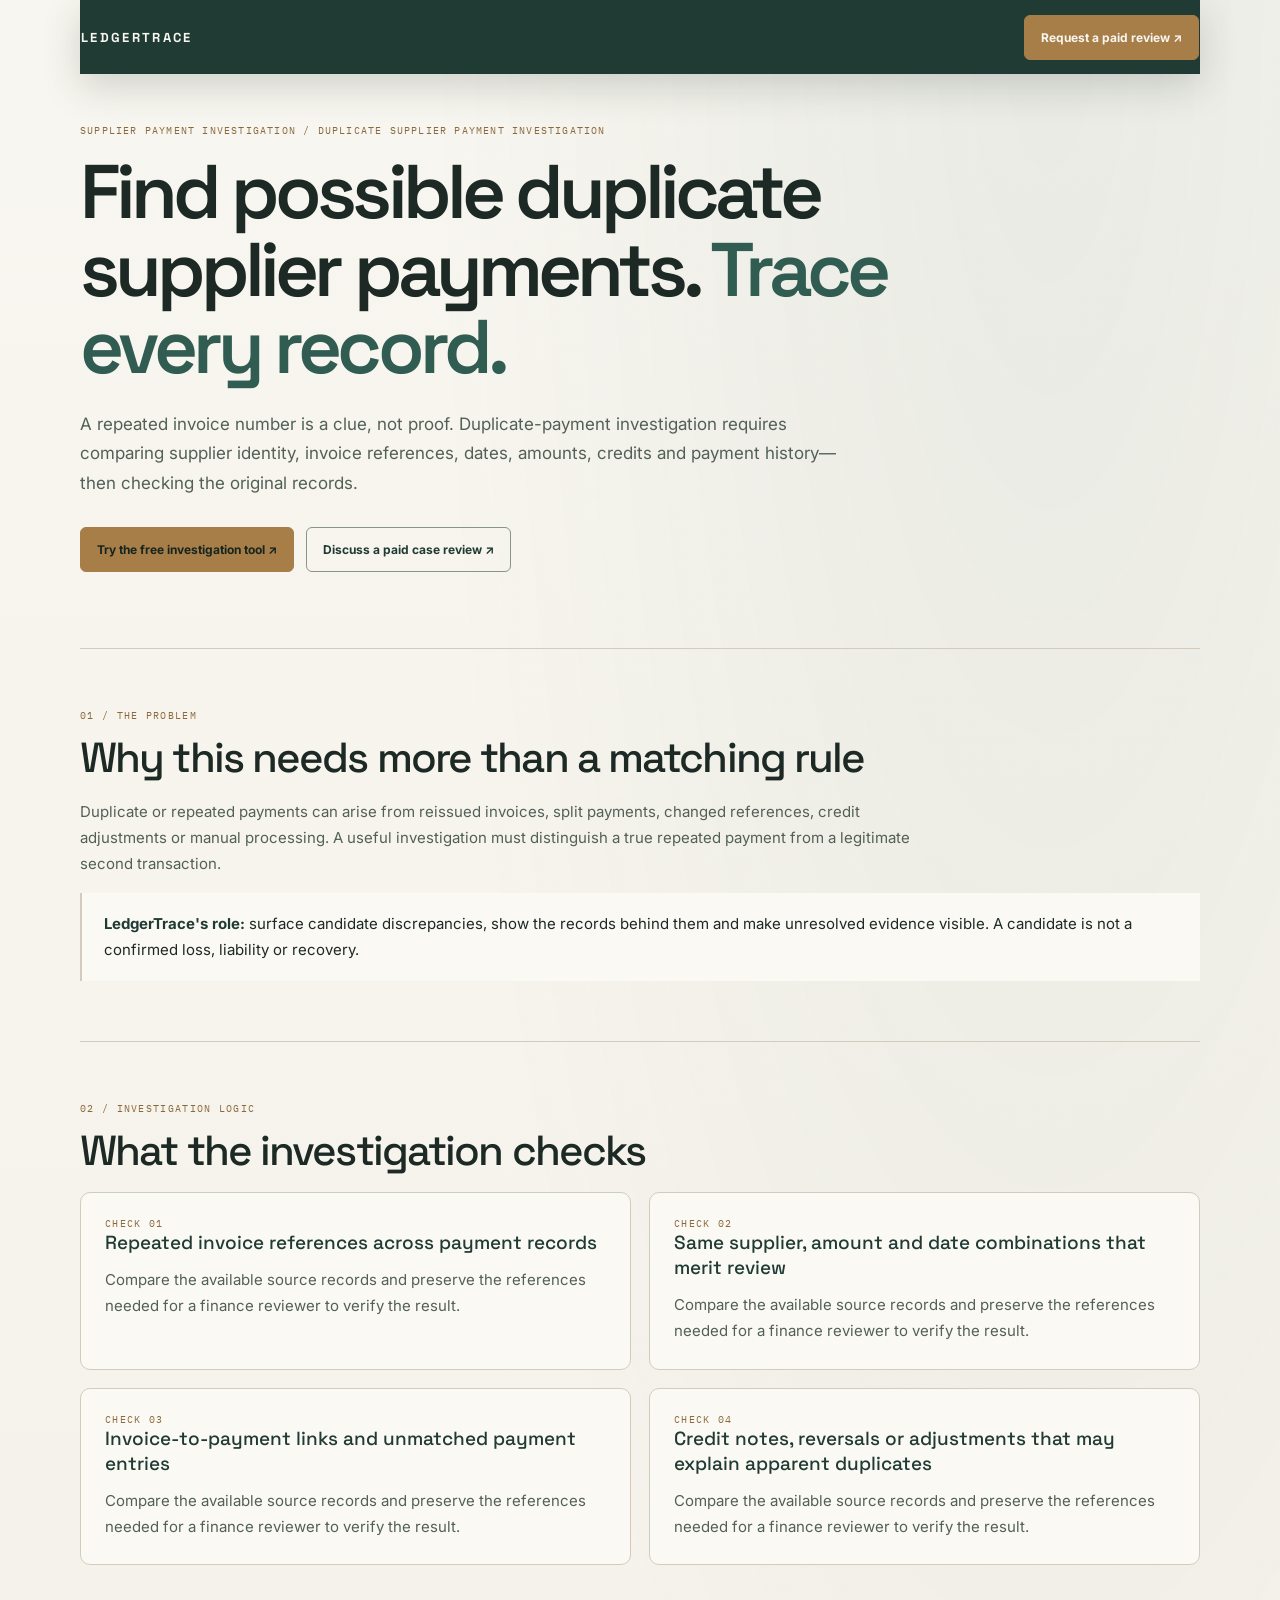
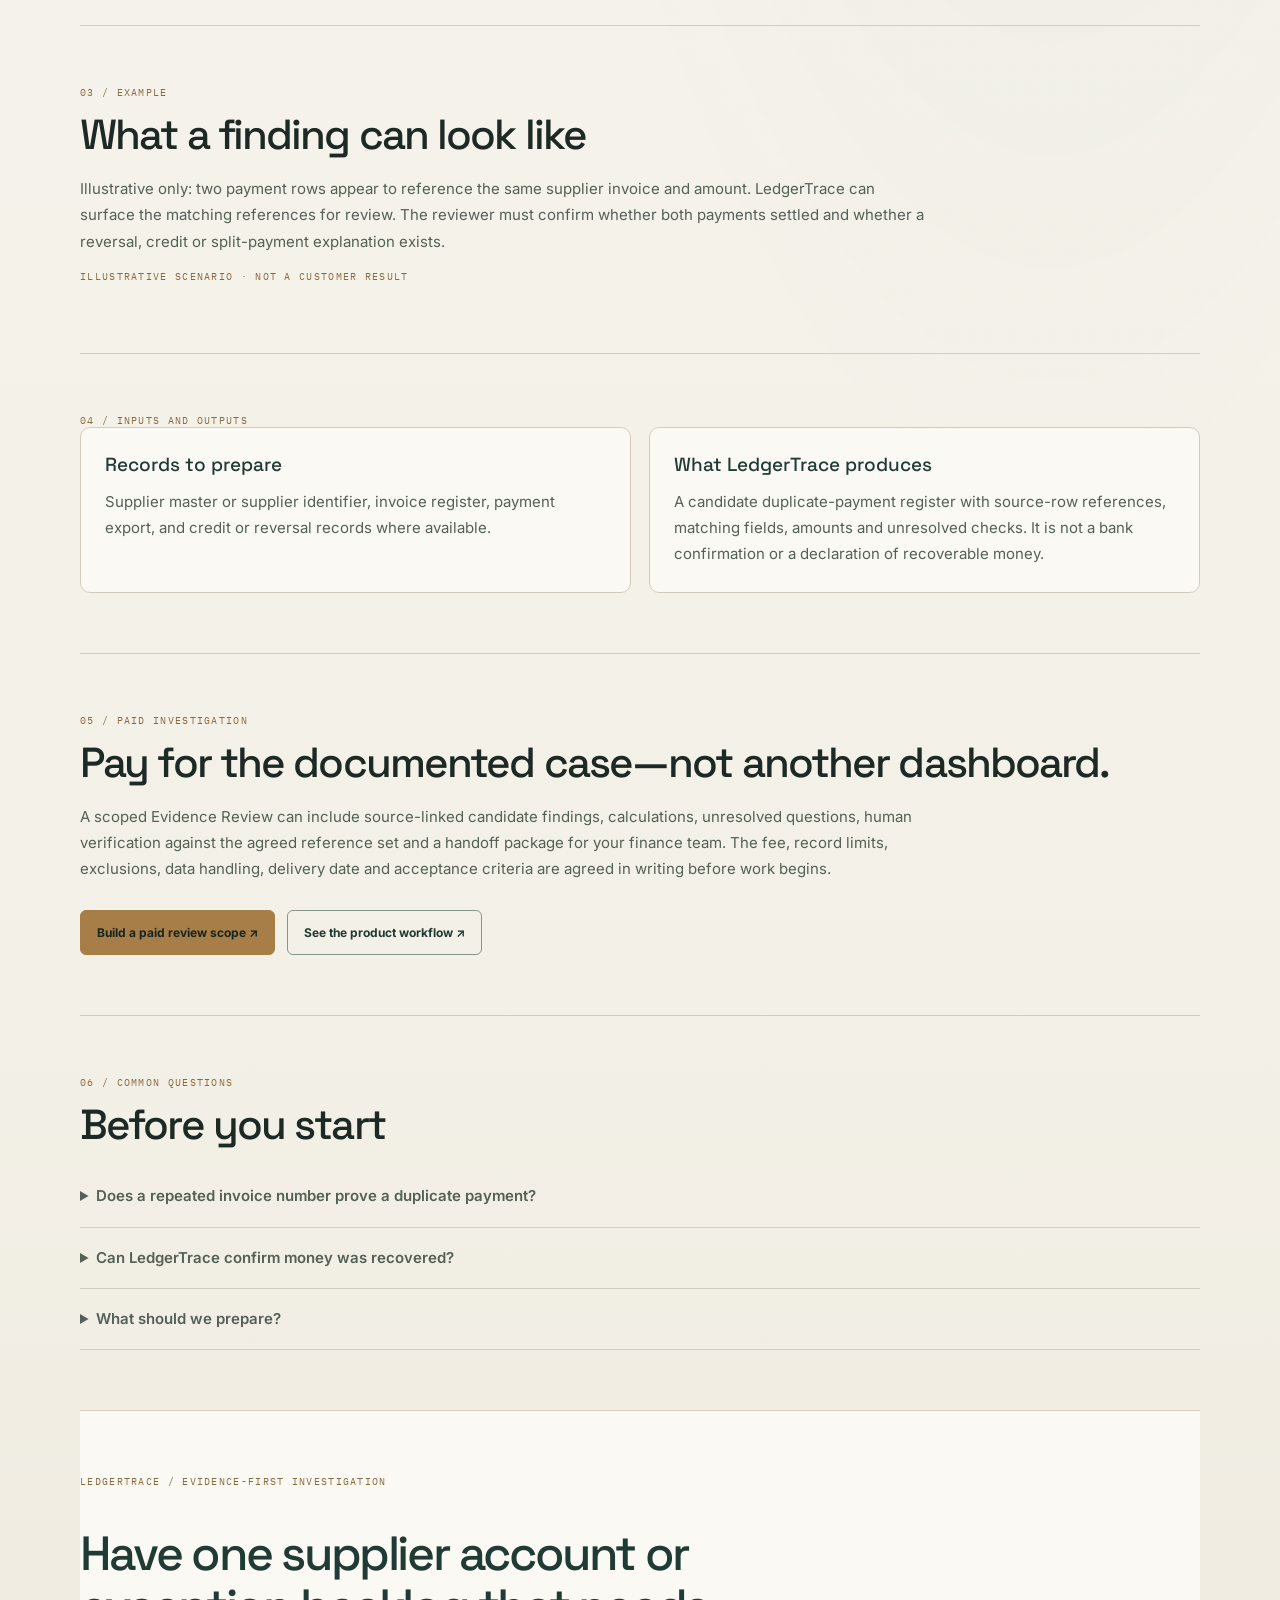
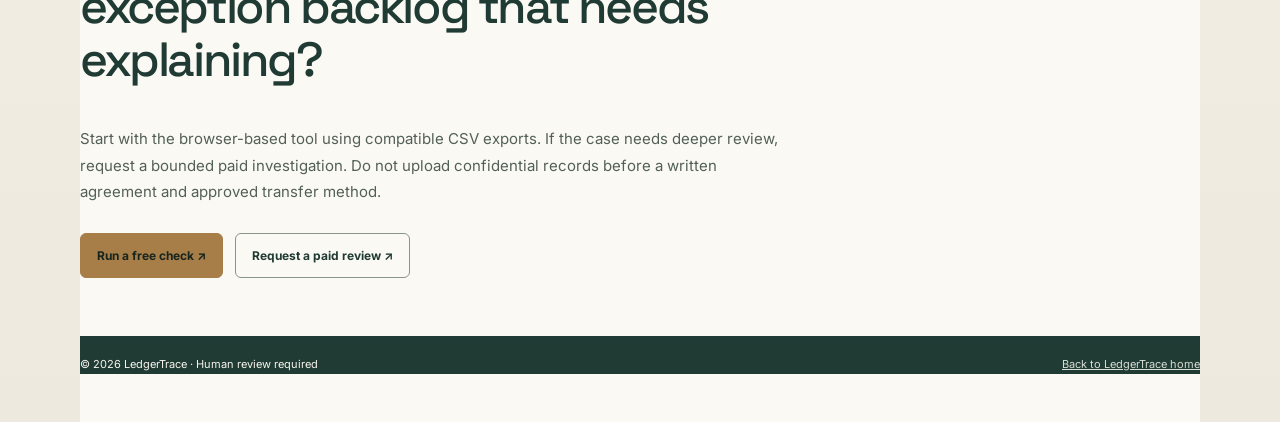
==== duplicate-supplier-payment-investigation.html @ 472c727b "Bust cached stylesheet for final contrast repair" ====
<!doctype html>
<html lang="en"><head><meta charset="utf-8"><meta name="viewport" content="width=device-width,initial-scale=1"><meta name="theme-color" content="#203A34">
<title>Duplicate Supplier Payment Investigation | LedgerTrace</title><meta name="description" content="Investigate possible duplicate supplier payments with invoice, payment and supplier records. Build a traceable exception worklist with LedgerTrace."><link rel="canonical" href="https://ledgertrace.pages.dev/duplicate-supplier-payment-investigation.html">
<meta property="og:type" content="website"><meta property="og:title" content="Duplicate Supplier Payment Investigation | LedgerTrace"><meta property="og:description" content="Investigate possible duplicate supplier payments with invoice, payment and supplier records. Build a traceable exception worklist with LedgerTrace."><meta property="og:url" content="https://ledgertrace.pages.dev/duplicate-supplier-payment-investigation.html">
<script type="application/ld+json">{"@context":"https://schema.org","@type":"WebPage","name":"Duplicate Supplier Payment Investigation","url":"https://ledgertrace.pages.dev/duplicate-supplier-payment-investigation.html","description":"Investigate possible duplicate supplier payments with invoice, payment and supplier records. Build a traceable exception worklist with LedgerTrace.","isPartOf":{"@type":"WebSite","name":"LedgerTrace","url":"https://ledgertrace.pages.dev/"}}</script>
<link rel="preconnect" href="https://fonts.googleapis.com"><link rel="preconnect" href="https://fonts.gstatic.com" crossorigin><link href="https://fonts.googleapis.com/css2?family=IBM+Plex+Mono:wght@400;500;600&family=Inter:wght@400;500;600;700&family=Space+Grotesk:wght@400;500;600;700&display=swap" rel="stylesheet">
<style>
:root{color-scheme:dark;--bg:#1C120C;--panel:#1E293B;--line:#1E293B;--text:#FDFBF7;--muted:#D1C7BD;--brass:#A89F91;--display:"Space Grotesk",sans-serif;--body:"Inter",sans-serif;--mono:"IBM Plex Mono",monospace}*{box-sizing:border-box}html{scroll-behavior:smooth}body{margin:0;background:var(--bg);color:var(--text);font:15px/1.75 var(--body)}a{color:inherit}.wrap{width:min(1120px,calc(100% - 44px));margin:auto}.top{height:74px;display:flex;align-items:center;justify-content:space-between;border-bottom:1px solid var(--line)}.brand{text-decoration:none;font:700 13px var(--display);letter-spacing:.18em}.top a.cta,.btn{display:inline-flex;padding:11px 16px;border:1px solid var(--brass);border-radius:6px;background:var(--brass);color:#1C120C;text-decoration:none;font-size:12px;font-weight:700}.crumb{font:10px var(--mono);letter-spacing:.12em;text-transform:uppercase;color:var(--brass);margin:50px 0 16px}.hero{padding:0 0 76px;max-width:850px}.hero h1{font:600 clamp(42px,6vw,76px)/1.02 var(--display);letter-spacing:-.065em;margin:0 0 24px}.hero h1 em{font-style:normal;color:var(--brass)}.hero p{max-width:760px;color:var(--muted);font-size:17px}.actions{display:flex;gap:12px;flex-wrap:wrap;margin-top:28px}.btn.alt{background:transparent;color:var(--text);border-color:#1E293B}.section{padding:60px 0;border-top:1px solid var(--line)}.eyebrow{font:10px var(--mono);letter-spacing:.13em;color:var(--brass);text-transform:uppercase}.section h2{font:500 clamp(28px,4vw,42px)/1.12 var(--display);letter-spacing:-.045em;margin:12px 0 18px}.section p,.section li{color:var(--muted);max-width:850px}.grid{display:grid;grid-template-columns:1fr 1fr;gap:18px}.card{padding:24px;border:1px solid var(--line);border-radius:10px;background:rgba(30,41,59,.55)}.card h3{font:500 19px var(--display);margin:0 0 12px}.card p{margin:0}.callout{border-left:2px solid var(--brass);padding:18px 22px;background:rgba(168,159,145,.07);color:var(--muted)}details{border-bottom:1px solid var(--line);padding:17px 0}summary{cursor:pointer;font-weight:600}details p{color:var(--muted);margin-bottom:0}.bottom{padding:64px 0 48px;border-top:1px solid var(--line)}.bottom h2{font:500 clamp(32px,4vw,48px)/1.1 var(--display);letter-spacing:-.05em;max-width:720px}.bottom p{color:var(--muted);max-width:700px}.foot{margin-top:58px;padding-top:18px;border-top:1px solid var(--line);display:flex;justify-content:space-between;gap:15px;color:var(--muted);font-size:11px}@media(max-width:700px){.grid{grid-template-columns:1fr}.wrap{width:min(100% - 32px,1120px)}.crumb{margin-top:34px}.foot{flex-direction:column}}
</style><style id="ledgertrace-warm-palette">
:root{color-scheme:dark!important;--bg:#FDFBF7;--panel:#EAE3D2;--panel2:#D1C7BD;--line:rgba(43,29,21,.18);--line2:#A89F91;--text:#1C120C;--muted:#A89F91;--accent:#E07A5F;--blue:#3B82F6;--amber:#D97706;--dark:#1C120C;--dark2:#2B1D15;--slate:#1E293B}
html,body{background:#FDFBF7!important;color:#1C120C!important}
body{background-color:#FDFBF7!important}
h1,h2,h3,h4,strong,.brand{color:#1C120C!important}
p,li,.muted,.crumb,.meta,.eyebrow{color:#A89F91}
a{color:#2B1D15}
a:hover{color:#E07A5F}
.top,.header{background:rgba(253,251,247,.88)!important;border-color:rgba(43,29,21,.17)!important;box-shadow:0 10px 34px rgba(28,18,12,.08)!important;backdrop-filter:blur(18px)}
.cta,.button,button[type=submit]{background:#E07A5F!important;border-color:#E07A5F!important;color:#1C120C!important}
.cta:hover,.button:hover,button[type=submit]:hover{background:#E07A5F!important}
.card,.panel,.step,.faq,.faq-item,.deliverable,.proof-card,.output-card,.content-card{background:#EAE3D2!important;border-color:rgba(43,29,21,.17)!important}
input,textarea,select{background:#FDFBF7!important;color:#1C120C!important;border-color:#A89F91!important}
footer,.footer{background:#1C120C!important;color:#FDFBF7!important;border-color:#A89F91!important}
footer h2,footer h3,footer strong,.footer h2,.footer h3,.footer strong{color:#FDFBF7!important}
footer p,footer a,.footer p,.footer a{color:#D1C7BD!important}
:focus-visible{outline:2px solid #3B82F6!important;outline-offset:3px}
</style><link rel="stylesheet" href="/assets/ledgertrace-theme.css?v=20261104-contrast3">
</head><body><header class="wrap top"><a class="brand" href="/">LEDGERTRACE</a><a class="cta" href="/#evaluation">Request a paid review ↗</a></header>
<main class="wrap"><div class="crumb">Supplier payment investigation / Duplicate Supplier Payment Investigation</div><section class="hero"><h1>Find possible duplicate supplier payments. <em>Trace every record.</em></h1><p>A repeated invoice number is a clue, not proof. Duplicate-payment investigation requires comparing supplier identity, invoice references, dates, amounts, credits and payment history—then checking the original records.</p><div class="actions"><a class="btn" href="/#recovery-investigation">Try the free investigation tool ↗</a><a class="btn alt" href="/#evaluation">Discuss a paid case review ↗</a></div></section>
<section class="section"><div class="eyebrow">01 / The problem</div><h2>Why this needs more than a matching rule</h2><p>Duplicate or repeated payments can arise from reissued invoices, split payments, changed references, credit adjustments or manual processing. A useful investigation must distinguish a true repeated payment from a legitimate second transaction.</p><div class="callout"><strong>LedgerTrace's role:</strong> surface candidate discrepancies, show the records behind them and make unresolved evidence visible. A candidate is not a confirmed loss, liability or recovery.</div></section>
<section class="section"><div class="eyebrow">02 / Investigation logic</div><h2>What the investigation checks</h2><div class="grid"><article class="card"><div class="eyebrow">CHECK 01</div><h3>Repeated invoice references across payment records</h3><p>Compare the available source records and preserve the references needed for a finance reviewer to verify the result.</p></article><article class="card"><div class="eyebrow">CHECK 02</div><h3>Same supplier, amount and date combinations that merit review</h3><p>Compare the available source records and preserve the references needed for a finance reviewer to verify the result.</p></article><article class="card"><div class="eyebrow">CHECK 03</div><h3>Invoice-to-payment links and unmatched payment entries</h3><p>Compare the available source records and preserve the references needed for a finance reviewer to verify the result.</p></article><article class="card"><div class="eyebrow">CHECK 04</div><h3>Credit notes, reversals or adjustments that may explain apparent duplicates</h3><p>Compare the available source records and preserve the references needed for a finance reviewer to verify the result.</p></article></div></section>
<section class="section"><div class="eyebrow">03 / Example</div><h2>What a finding can look like</h2><p>Illustrative only: two payment rows appear to reference the same supplier invoice and amount. LedgerTrace can surface the matching references for review. The reviewer must confirm whether both payments settled and whether a reversal, credit or split-payment explanation exists.</p><p class="eyebrow">Illustrative scenario · Not a customer result</p></section>
<section class="section"><div class="eyebrow">04 / Inputs and outputs</div><div class="grid"><article class="card"><h3>Records to prepare</h3><p>Supplier master or supplier identifier, invoice register, payment export, and credit or reversal records where available.</p></article><article class="card"><h3>What LedgerTrace produces</h3><p>A candidate duplicate-payment register with source-row references, matching fields, amounts and unresolved checks. It is not a bank confirmation or a declaration of recoverable money.</p></article></div></section>
<section class="section"><div class="eyebrow">05 / Paid investigation</div><h2>Pay for the documented case—not another dashboard.</h2><p>A scoped Evidence Review can include source-linked candidate findings, calculations, unresolved questions, human verification against the agreed reference set and a handoff package for your finance team. The fee, record limits, exclusions, data handling, delivery date and acceptance criteria are agreed in writing before work begins.</p><div class="actions"><a class="btn" href="/#evaluation">Build a paid review scope ↗</a><a class="btn alt" href="/#investigation">See the product workflow ↗</a></div></section>
<section class="section"><div class="eyebrow">06 / Common questions</div><h2>Before you start</h2><details><summary>Does a repeated invoice number prove a duplicate payment?</summary><p>No. It is a candidate signal. The original invoice, payment settlement, reversals, credits and supplier context must be checked.</p></details><details><summary>Can LedgerTrace confirm money was recovered?</summary><p>No. It can help document a candidate issue. The buyer or its finance provider decides whether to contact the supplier and pursue recovery.</p></details><details><summary>What should we prepare?</summary><p>Approved exports of invoices and payments, plus credit or reversal records where available. Start with anonymized or synthetic data when assessing fit.</p></details></section>
<section class="bottom"><div class="eyebrow">LEDGERTRACE / EVIDENCE-FIRST INVESTIGATION</div><h2>Have one supplier account or exception backlog that needs explaining?</h2><p>Start with the browser-based tool using compatible CSV exports. If the case needs deeper review, request a bounded paid investigation. Do not upload confidential records before a written agreement and approved transfer method.</p><div class="actions"><a class="btn" href="/#recovery-investigation">Run a free check ↗</a><a class="btn alt" href="/#evaluation">Request a paid review ↗</a></div><div class="foot"><span>© 2026 LedgerTrace · Human review required</span><a href="/">Back to LedgerTrace home</a></div></section></main></body></html>
---- assets/ledgertrace-theme.css ----
/* LedgerTrace — Archive Ledger visual system
   Warm paper, deep evergreen, muted brass. Shared by every public page. */
:root{
  color-scheme:light!important;
  --bg:#F3F0E7!important;
  --panel:#E8E2D6!important;
  --panel2:#203A34!important;
  --line:#D3CCBE!important;
  --line2:#B9B09F!important;
  --text:#1D2925!important;
  --muted:#68736A!important;
  --teal:#315C52!important;
  --deep:#203A34!important;
  --ivory:#F8F6F0!important;
  --paper:#FBF9F4!important;
  --brass:#A77E48!important;
  --copper:#A66F52!important;
  --sage:#71816F!important;
  --green:#526B55!important;
  --amber:#A77E48!important;
  --red:#9B594B!important;
  --accent:#A77E48!important;
  --mono:"IBM Plex Mono",ui-monospace,monospace!important;
  --display:"Space Grotesk",system-ui,sans-serif!important;
  --body:"Inter",system-ui,sans-serif!important;
}
html{background:var(--bg)!important;color:var(--text)!important;scrollbar-color:#AFA794 #F3F0E7}
body,body[style]{background:var(--bg)!important;color:var(--text)!important;color-scheme:light!important}
body{background-image:radial-gradient(ellipse at 82% 0%,rgba(49,92,82,.075),transparent 42%),linear-gradient(180deg,#F8F6F0 0%,#F3F0E7 72%,#EEE9DE 100%)!important}
body:before{background-image:linear-gradient(rgba(32,58,52,.035) 1px,transparent 1px),linear-gradient(90deg,rgba(32,58,52,.035) 1px,transparent 1px)!important;opacity:.6}
body:after{background:radial-gradient(ellipse at var(--mx,65%) var(--my,20%),rgba(167,126,72,.10),transparent 40%)!important}
::selection{background:rgba(49,92,82,.2)!important;color:#203A34!important}
h1,h2,h3,h4,h5,h6,strong,b,.brand,.brand-name,.section-title,.eval-copy h2{color:#1D2925!important}
p,li,.hero-desc,.section-lead,.eval-intro,.description,.lead,.ep-lead{color:#526057}
small,.fine-print,.privacy-note,.hero-proofline,.section-index,.eyebrow,.record-id,.micro,.meta,.crumb,.note{color:#778076}
a{color:#315C52}a:hover{color:#A66F52}
:focus-visible{outline:2px solid #315C52!important;outline-offset:3px}
.header,.header.scrolled,.top{
 background:rgba(32,58,52,.90)!important;color:#F8F6F0!important;
 border:1px solid rgba(248,246,240,.18)!important;
 box-shadow:0 12px 38px rgba(25,42,36,.18)!important;
 backdrop-filter:blur(22px) saturate(135%)!important;
 -webkit-backdrop-filter:blur(22px) saturate(135%)!important
}
.header .brand-name,.header .nav a,.header .menu-toggle,.header-cta,.top .brand{color:#F8F6F0!important}
.header .nav,.nav,.menu,.mobile-nav{background:#203A34!important;border:1px solid rgba(248,246,240,.2)!important}
.header .nav a:hover,.header .nav a:focus-visible,.nav a:hover{background:rgba(248,246,240,.10)!important;color:#F8F6F0!important}
.header .menu-toggle{background:rgba(248,246,240,.08)!important;border:1px solid rgba(248,246,240,.28)!important;color:#F8F6F0!important}
.header-cta,.button,.button.primary,.cta,.btn:not(.alt),.ep-btn-primary,button[type=submit]{
 background:#A77E48!important;border:1px solid #A77E48!important;color:#17251F!important
}
.button.secondary,.button.ghost,.btn.alt,.ep-btn-secondary{background:transparent!important;border:1px solid #9DA99C!important;color:#203A34!important}
.button:hover,.header-cta:hover,.button.primary:hover,.cta:hover,.btn:not(.alt):hover,.ep-btn-primary:hover{
 background:#315C52!important;border-color:#315C52!important;color:#F8F6F0!important
}
.button.secondary:hover,.button.ghost:hover,.btn.alt:hover,.ep-btn-secondary:hover{
 background:rgba(49,92,82,.08)!important;border-color:#315C52!important;color:#203A34!important
}
.hero,.ep-hero,.evidence-page{background:transparent!important}
.hero h1,.hero h2,.ep-hero h1{color:#1D2925!important}
.hero h1 em,.ep-hero h1 em{color:#315C52!important}
.eyebrow,.section-index,.step-label,.crumb,.ep-eyebrow,.method-card .number{color:#96703F!important}
.trace-rule{background:linear-gradient(90deg,#A77E48,rgba(167,126,72,.14) 70%,transparent)!important}
.trace-rule:before{background:#A77E48!important;box-shadow:0 0 10px rgba(167,126,72,.18)!important}
.commercial-entry,.bottom,.callout,.ep-limit,.ep-evaluation-stamp{background:#E8E2D6!important;color:#1D2925!important;border-color:#D3CCBE!important}
.commercial-entry h2,.commercial-entry-output>div:not(.commercial-entry-label),.commercial-entry strong{color:#1D2925!important}
.commercial-entry .eyebrow,.commercial-entry-output b,.commercial-entry-label{color:#8B693C!important}
.commercial-entry-copy p,.commercial-entry-output p{color:#526057!important}
.commercial-entry-output{background:#FBF9F4!important;border-color:#C9C1B3!important}
.signal-strip,.signal+.signal{border-color:#D3CCBE!important}.signal strong{color:#203A34!important}.signal span{color:#68736A!important}
.scene,.ledger-illustration,.ep-hero-visual,.ep-window,.ep-preview,.ep-flow,.ep-chain,.ep-review{
 background:#203A34!important;border-color:rgba(32,58,52,.28)!important;color:#F8F6F0!important
}
.scene .ledger-art-top,.scene .ledger-art-caption,.ep-hero-visual p,.ep-window small{color:#D8DED5!important}
.scene .ledger-art-heading{fill:#F8F6F0!important}
.scene-glow{background:radial-gradient(ellipse,rgba(167,126,72,.18),rgba(49,92,82,.12) 42%,transparent 72%)!important}
.scene-path{stroke:rgba(216,222,213,.62)!important}.scene-path.broken{stroke:#C18C54!important}
.scene-node{stroke:#B99561!important}.scene-node.warn{stroke:#C18C54!important}
.workbench,.checklist,.grid,.faq,.section,.ep-section{background:transparent!important}
.workbench{background:#E8E2D6!important;border-color:#D3CCBE!important}
.workbench-shell,.workbench-body{background:#FBF9F4!important;border-color:#D3CCBE!important}
.workbench-bar{background:#203A34!important;border-color:#203A34!important}
.workbench-title strong,.workbench-title h3,.workbench-shell h2,.workbench-shell h3{color:#1D2925!important}
.workbench-bar .workbench-title strong,.workbench-bar .workbench-title h3,.workbench-bar .workbench-title span{color:#F8F6F0!important}
.workbench-title span,.workbench-shell p,.workbench-shell label,.workbench-shell small,.workbench-shell li{color:#68736A!important}
.source-card,.metric,.report,.report-block,.evidence-value,.card,.panel,.step,.faq-item,.deliverable,.proof-card,.output-card,.content-card,.audience-card,.method-card,.commercial-proof,.privacy-architecture,.ep-card,.ep-metric,.ep-detail,.ep-source-node,.ep-preview-row,.item{
 background:#F3F0E7!important;color:#1D2925!important;border-color:#D3CCBE!important
}
.source-head strong,.metric-value,.results-head h3,.report-head h3,.report-block h4,.card h2,.card h3,.panel h2,.panel h3{color:#203A34!important}
.source-card p,.source-head small,.file-meta,.metric-note,.report-head p,.report-block p,.report-block li,.table-note,.card p,.panel p,.faq-item p,.item p{color:#68736A!important}
.metric-label,.ep-metric-label{color:#778076!important}
.metric-value.amber,.pill.exception{color:#956B3E!important}
.source-icon{color:#A77E48!important;border-color:#B99561!important}
.file-input{color:#526057!important}
.file-input::file-selector-button{background:#E8E2D6!important;color:#203A34!important;border-color:#B9B09F!important}
.table-wrap{border-color:#D3CCBE!important}
table{color:#1D2925!important}
th{background:#E8E2D6!important;color:#526057!important}
td{color:#1D2925!important;border-bottom-color:rgba(32,58,52,.12)!important}
tbody tr:hover,tbody tr:focus,tbody tr.selected{background:rgba(49,92,82,.075)!important}
.cell-main{color:#203A34!important}.cell-sub,.findings-cell{color:#68736A!important}
.search,.form-control,.recovery-control,.review-note,.review-state select,input,textarea,select{
 background:#FBF9F4!important;border-color:#C9C1B3!important;color:#1D2925!important
}
.search::placeholder,.form-control::placeholder,input::placeholder,textarea::placeholder{color:#92998F!important;opacity:1}
.filter-btn{background:transparent!important;color:#526057!important;border-color:#C9C1B3!important}
.filter-btn.active{background:rgba(49,92,82,.10)!important;border-color:#315C52!important;color:#203A34!important}
.pill.matched{color:#3E624B!important;background:rgba(82,107,85,.12)!important}
.pill.review{color:#795D38!important;border-color:#B99561!important;background:rgba(167,126,72,.09)!important}
.boundary,.assurance-boundary,.note,.ep-limit{background:#F0E8D9!important;border-color:#B99561!important}
.boundary p,.boundary strong,.assurance-boundary p{color:#526057!important}
.evaluation,.eval-quick-card,.eval-deliverables,.eval-details,.eval-sequence-compact>div{
 background:#E8E2D6!important;color:#1D2925!important;border-color:#D3CCBE!important
}
.eval-copy h2,.eval-quick-card strong,.eval-deliverables-heading strong{color:#203A34!important}
.eval-copy p,.eval-point,.eval-quick-card span,.eval-deliverables-list li,.eval-details p{color:#526057!important}
.drawer,.contact-panel{background:#F8F6F0!important;color:#1D2925!important;border-color:#C9C1B3!important}
.drawer h2,.drawer h3,.contact-panel h2,.drawer label,.contact-panel label{color:#203A34!important}
.drawer p,.drawer li,.contact-panel p,.contact-note{color:#68736A!important}
.form-label{color:#526057!important}
.icon-button{background:#E8E2D6!important;color:#203A34!important;border-color:#C9C1B3!important}
footer,.footer,#site-footer,.site-footer,.foot{background:#203A34!important;color:#F8F6F0!important;border-top:1px solid rgba(248,246,240,.16)!important}
footer h2,footer h3,.footer h2,.footer h3,.footer-brand-name,.footer strong,.site-footer h2,.site-footer h3{color:#F8F6F0!important}
footer p,footer a,.footer p,.footer-column a,.footer-legal p,.site-footer p,.site-footer a{color:#D8DED5!important}
.footer-column h3,.site-footer .eyebrow{color:#C6A16A!important}
.wordmark{color:rgba(248,246,240,.22)!important}
#toast{background:#203A34!important;border-color:#B99561!important;color:#F8F6F0!important}
.ep-hero-visual .ep-window-top,.ep-window-top{color:#D8DED5!important;border-color:rgba(248,246,240,.18)!important}
.ep-preview-row{background:rgba(248,246,240,.07)!important;border-color:rgba(248,246,240,.14)!important}
.ep-preview-row strong,.ep-preview-row .ep-preview-value{color:#F8F6F0!important}
.ep-preview-row small{color:#D8DED5!important}
.ep-preview-heading,.ep-preview-foot{color:#D8DED5!important}
.ep-mini-summary>div{background:rgba(248,246,240,.07)!important;border-color:rgba(248,246,240,.14)!important}
.ep-mini-summary strong{color:#F8F6F0!important}
.ep-mini-summary small,.ep-metric-label{color:#D8DED5!important}
@media(max-width:850px){.commercial-entry-grid{grid-template-columns:1fr;gap:25px}.commercial-entry{padding:45px 0}}
@media(max-width:760px){
 .hero{padding-top:125px!important;min-height:auto!important}
 .scene{min-height:380px}
 .commercial-entry h2{font-size:36px}
 .header,.header.scrolled{background:rgba(32,58,52,.96)!important}
}
@media(max-width:520px){.scene{min-height:320px}.commercial-entry-output{padding:17px}}
@media(prefers-reduced-motion:reduce){*,*:before,*:after{scroll-behavior:auto!important;transition:none!important;animation:none!important}}

/* Contrast repair — load last, override legacy page-level dark-theme declarations. */
html,body{background:#F3F0E7!important;color:#1D2925!important;color-scheme:light!important}
body{background-image:radial-gradient(ellipse at 82% 0%,rgba(49,92,82,.075),transparent 42%),linear-gradient(180deg,#F8F6F0 0%,#F3F0E7 72%,#EEE9DE 100%)!important}
body :is(h1,h2,h3,h4,h5,h6){color:#1D2925!important}
body :is(p,li,span,small,label,strong,b,em,summary,dt,dd,blockquote,figcaption,caption,td,th,code,.muted,.meta,.note,.crumb,.lead,.hero-desc,.section-lead,.eval-intro,.description,.privacy-note,.hero-proofline,.fine-print,.record-id,.micro,.file-meta,.metric-note,.table-note,.cell-sub,.findings-cell,.ep-lead,.ep-detail-intro,.ep-flow-foot,.ep-preview-foot,.ep-limit-tags){color:#526057!important}
body :is(.eyebrow,.section-index,.step-label,.ep-eyebrow,.method-card .number,.tag,.crumb){color:#8B693C!important}
body a{color:#315C52!important}
body a:hover{color:#8D5C3F!important}
body :is(.card,.panel,.step,.faq-item,.deliverable,.proof-card,.output-card,.content-card,.audience-card,.method-card,.commercial-proof,.privacy-architecture,.ep-card,.ep-metric,.ep-detail,.ep-source-node,.ep-value-card,.ep-method-card,.ep-flow-step,.ep-case-detail,.ep-faq-grid,.item,.callout,.bottom,.commercial-entry,.evaluation,.eval-quick-card,.eval-deliverables,.eval-details,.eval-sequence-compact>div,.source-card,.metric,.report,.report-block,.evidence-value,.workbench,.workbench-shell,.workbench-body,.drawer,.contact-panel,.checklist){
 background-color:#FBF9F4!important;color:#1D2925!important;border-color:#D3CCBE!important
}
body :is(.card,.panel,.step,.faq-item,.deliverable,.proof-card,.output-card,.content-card,.audience-card,.method-card,.commercial-proof,.privacy-architecture,.ep-card,.ep-metric,.ep-detail,.ep-source-node,.ep-value-card,.ep-method-card,.ep-flow-step,.ep-case-detail,.ep-faq-grid,.item,.callout,.bottom,.commercial-entry,.evaluation,.eval-quick-card,.eval-deliverables,.eval-details,.eval-sequence-compact>div,.source-card,.metric,.report,.report-block,.evidence-value,.workbench,.workbench-shell,.workbench-body,.drawer,.contact-panel,.checklist) :is(h1,h2,h3,h4,h5,h6,strong,b){color:#203A34!important}
body :is(.card,.panel,.step,.faq-item,.deliverable,.proof-card,.output-card,.content-card,.audience-card,.method-card,.commercial-proof,.privacy-architecture,.ep-card,.ep-metric,.ep-detail,.ep-source-node,.ep-value-card,.ep-method-card,.ep-flow-step,.ep-case-detail,.ep-faq-grid,.item,.callout,.bottom,.commercial-entry,.evaluation,.eval-quick-card,.eval-deliverables,.eval-details,.eval-sequence-compact>div,.source-card,.metric,.report,.report-block,.evidence-value,.workbench,.workbench-shell,.workbench-body,.drawer,.contact-panel,.checklist) :is(p,li,span,small,label,summary,td,th,.muted,.note,.meta,.description,.lead){color:#526057!important}
body :is(.header,.header.scrolled,.top,.nav,.menu,.mobile-nav,footer,.footer,#site-footer,.site-footer,.foot,.drawer[aria-modal=true] .drawer-head){
 background-color:#203A34!important;color:#F8F6F0!important;border-color:rgba(32,58,52,.22)!important
}
body :is(.header,.header.scrolled,.top,.nav,.menu,.mobile-nav,footer,.footer,#site-footer,.site-footer,.foot) :is(h1,h2,h3,h4,h5,h6,p,li,span,small,label,strong,b,a,.brand,.brand-name,.footer-brand-name,.footer-legal,.footer-column,.footer-intro,.footer-scope){color:#F8F6F0!important}
body :is(footer,.footer,#site-footer,.site-footer,.foot) :is(p,li,small,a,.footer-legal,.footer-intro,.footer-scope){color:#D8DED5!important}
body :is(.header,.header.scrolled,.top) :is(.nav a,.menu-toggle,.brand-name,.brand,.header-cta){color:#F8F6F0!important}
body :is(.scene,.ledger-illustration,.ep-hero-visual,.ep-window,.ep-preview,.ep-flow,.ep-chain,.ep-review,.document,.workbench-bar,.builder,.builder-head){
 background-color:#203A34!important;color:#F8F6F0!important;border-color:rgba(248,246,240,.22)!important
}
body :is(.scene,.ledger-illustration,.ep-hero-visual,.ep-window,.ep-preview,.ep-flow,.ep-chain,.ep-review,.document,.workbench-bar,.builder,.builder-head) :is(h1,h2,h3,h4,h5,h6,p,li,span,small,label,strong,b,em,code,.doc-top,.doc-sub,.doc-status,.scene-label,.scene-coord,.scene-caption,.ledger-art-top,.ledger-art-caption,.ep-preview-heading,.ep-preview-foot,.ep-window-top,.workbench-title){color:#F8F6F0!important}
body .ep-preview-row{background:rgba(248,246,240,.08)!important;border-color:rgba(248,246,240,.16)!important}
body .ep-preview-row :is(strong,span,small,b){color:#F8F6F0!important}
body .workbench-bar{background:#203A34!important}
body .workbench-bar :is(strong,span,small,h2,h3){color:#F8F6F0!important}
body :is(input,textarea,select,.search,.form-control,.recovery-control,.review-note,.review-state select){
 background:#F8F6F0!important;color:#1D2925!important;border-color:#B9B09F!important
}
body :is(input,textarea,select)::placeholder{color:#737D74!important;opacity:1!important}
body :is(button,.button,.btn,.cta,.header-cta,.ep-btn-primary,button[type=submit]){
 background:#A77E48!important;border-color:#A77E48!important;color:#17251F!important
}
body :is(.button.secondary,.button.ghost,.btn.alt,.ep-btn-secondary){background:transparent!important;border-color:#87958A!important;color:#203A34!important}
body :is(.pill,.badge,.status,.tag){text-shadow:none!important}
body ::selection{background:rgba(49,92,82,.22)!important;color:#1D2925!important}
@media(prefers-contrast:more){
 body :is(p,li,span,small,label,summary,td,th,.muted,.note,.meta){color:#26332D!important}
 body :is(.header,.top,footer,.footer,.site-footer,.scene,.ep-hero-visual,.document,.workbench-bar) :is(p,li,span,small,label,strong,b,a){color:#F8F6F0!important}
}
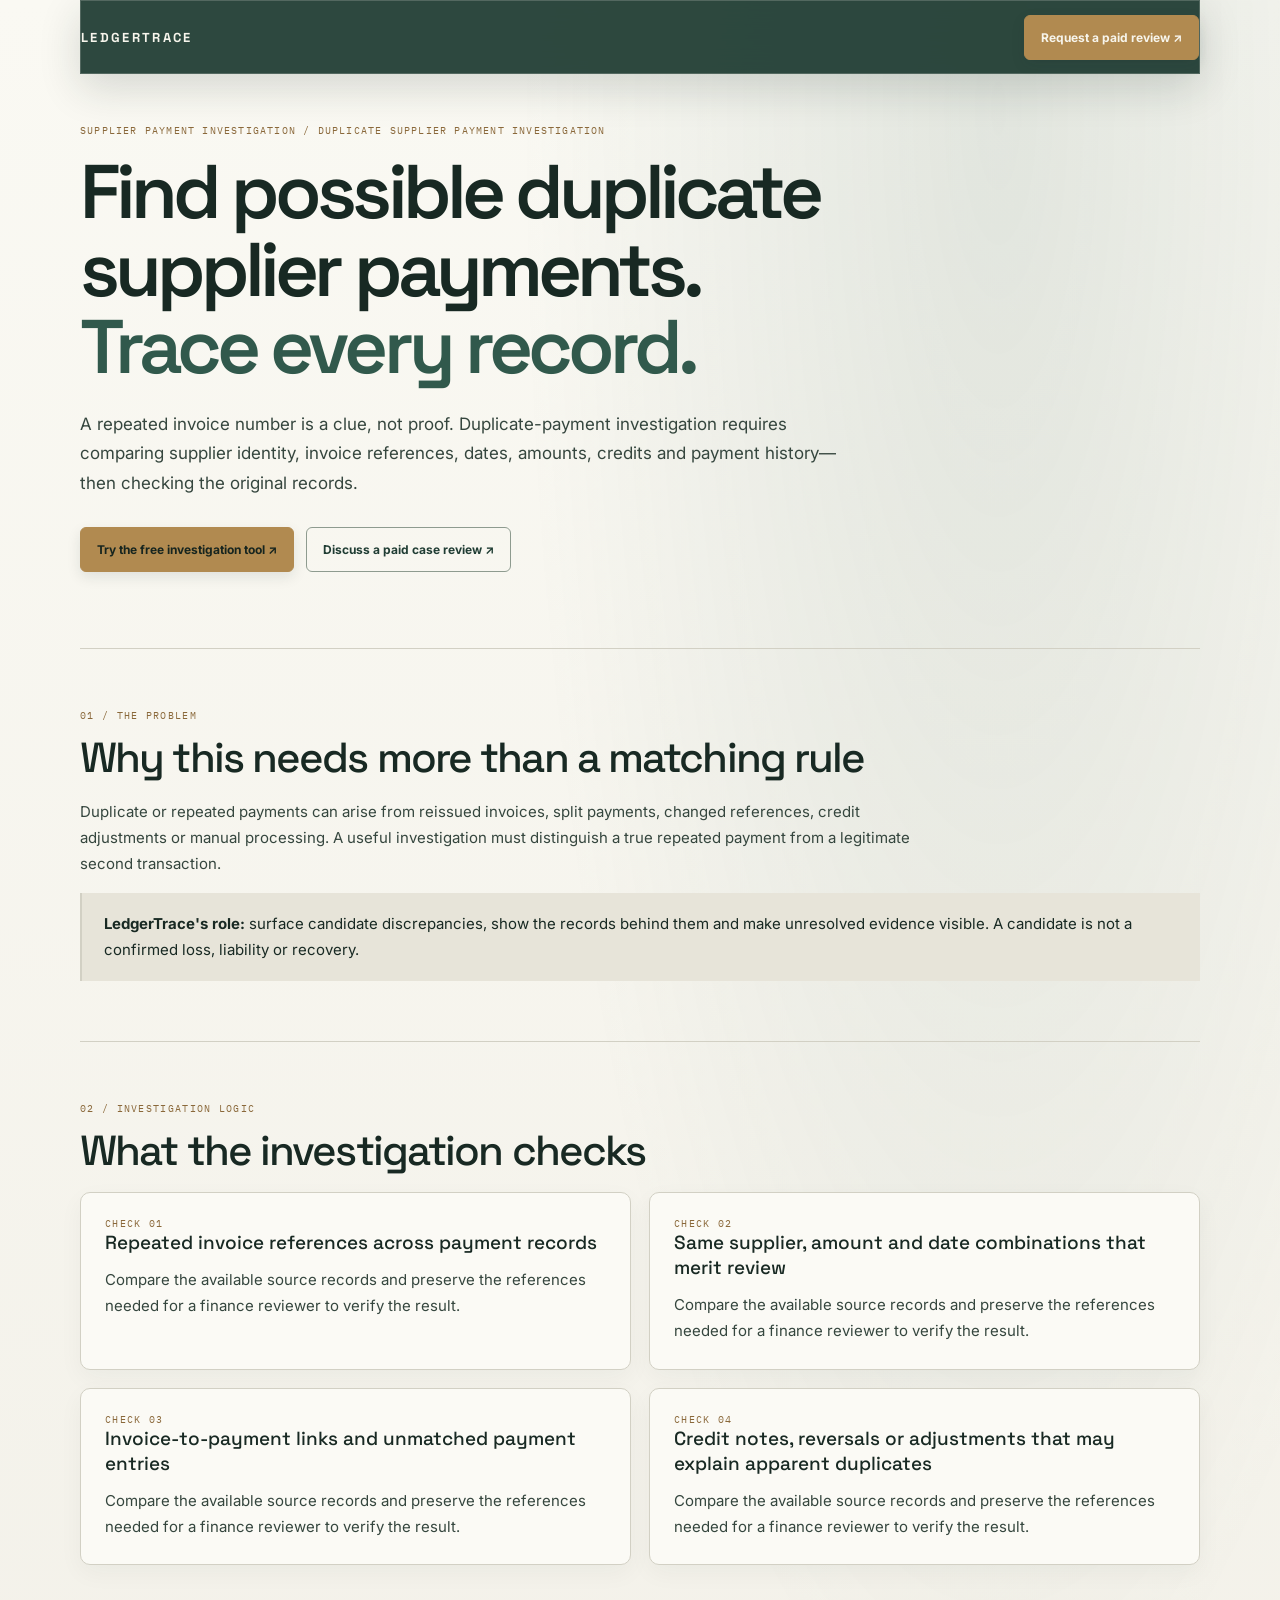
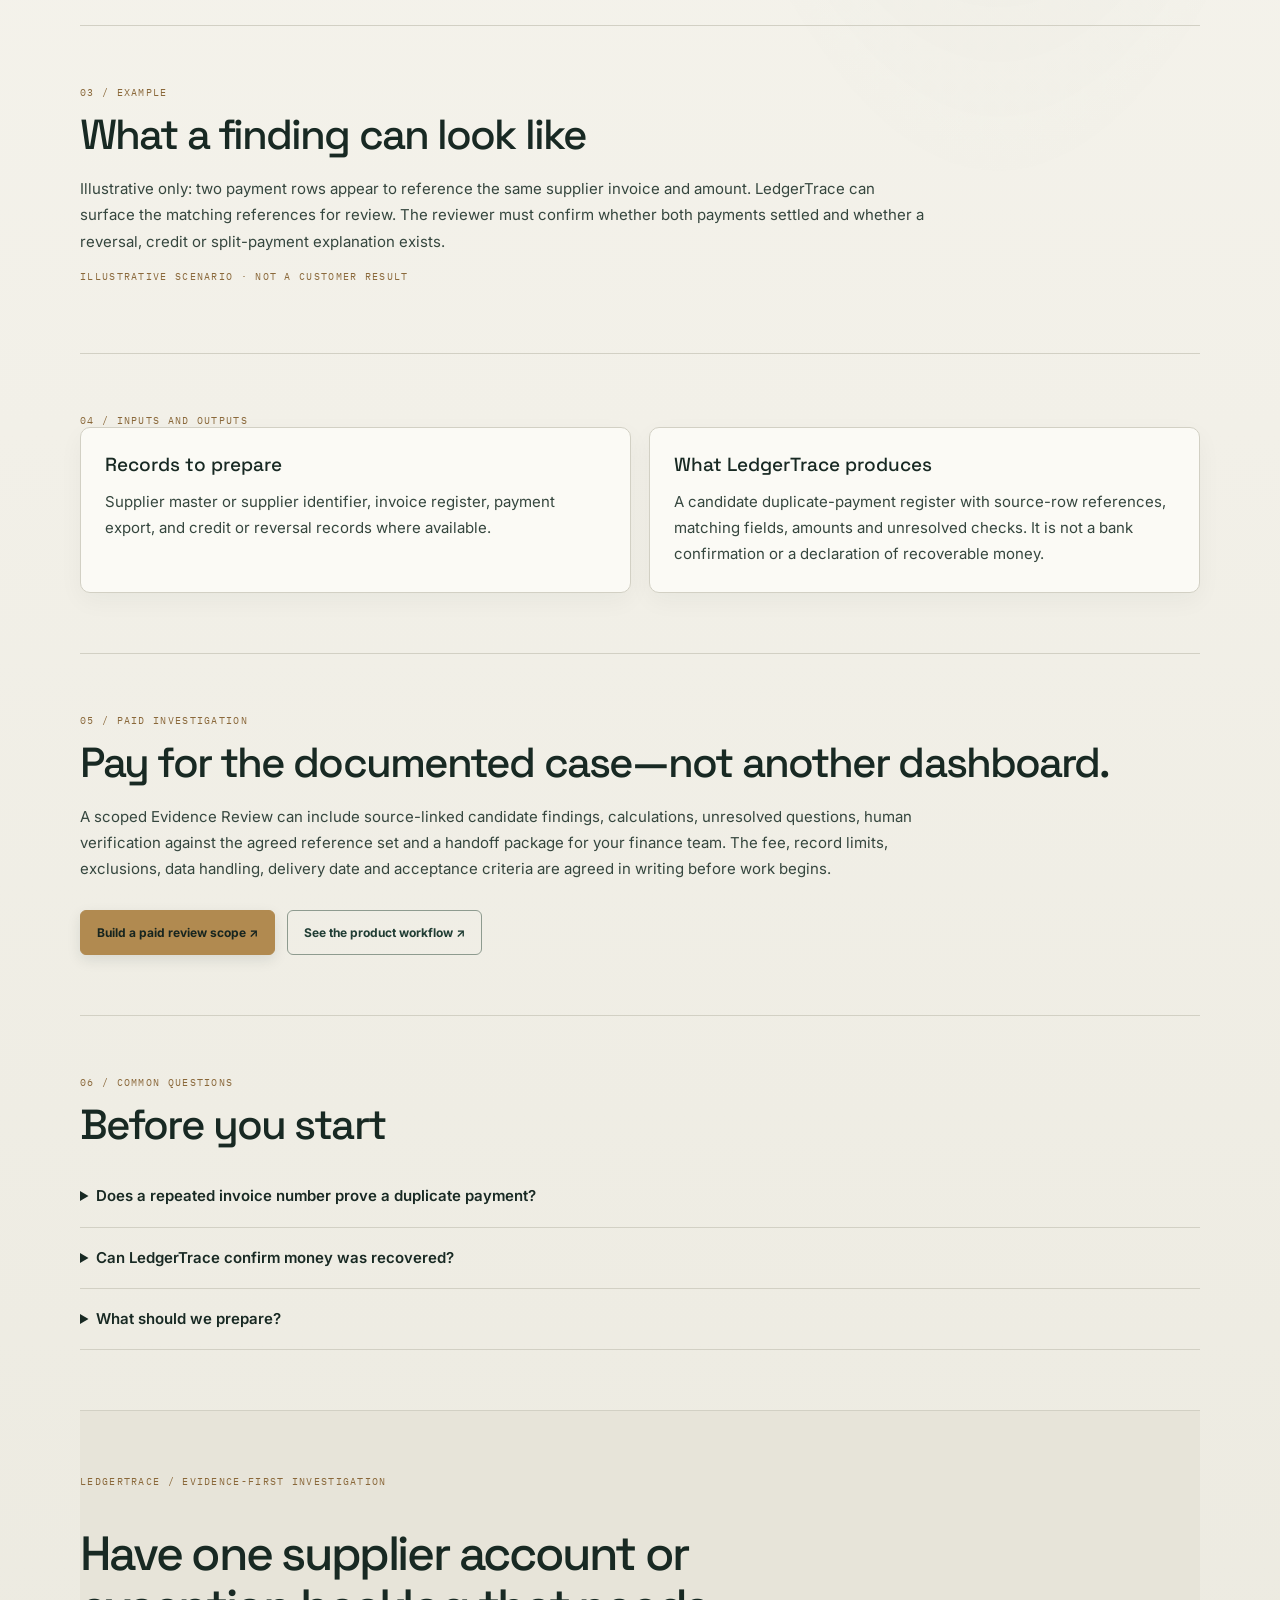
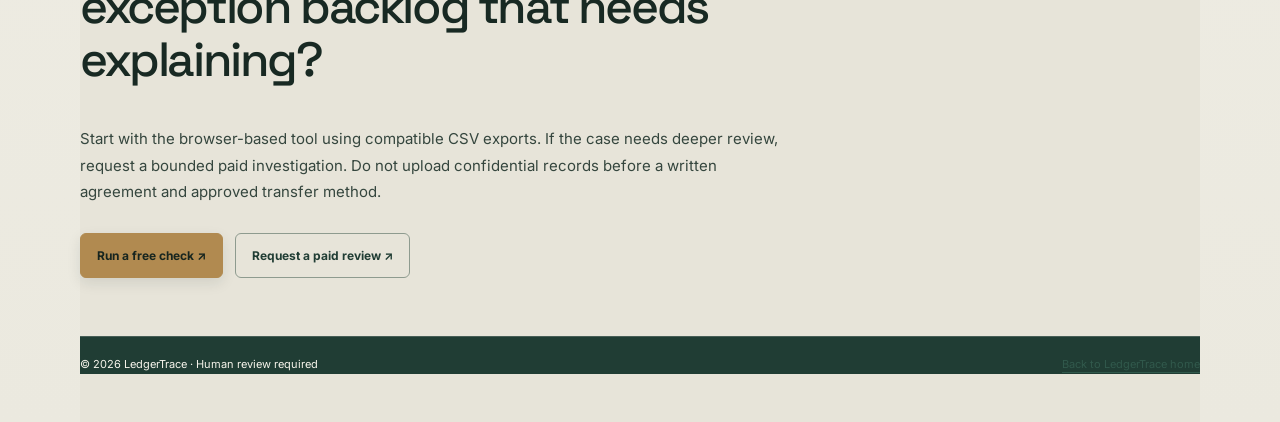
==== commit a167cace: "Apply unified LedgerTrace visual system" ====
--- a/duplicate-supplier-payment-investigation.html
+++ b/duplicate-supplier-payment-investigation.html
@@ -23,7 +23,7 @@
 footer h2,footer h3,footer strong,.footer h2,.footer h3,.footer strong{color:#FDFBF7!important}
 footer p,footer a,.footer p,.footer a{color:#D1C7BD!important}
 :focus-visible{outline:2px solid #3B82F6!important;outline-offset:3px}
-</style><link rel="stylesheet" href="/assets/ledgertrace-theme.css?v=20261104-contrast3">
+</style><link rel="stylesheet" href="/assets/ledgertrace-theme.css?v=20261104-redesign1">
 </head><body><header class="wrap top"><a class="brand" href="/">LEDGERTRACE</a><a class="cta" href="/#evaluation">Request a paid review ↗</a></header>
 <main class="wrap"><div class="crumb">Supplier payment investigation / Duplicate Supplier Payment Investigation</div><section class="hero"><h1>Find possible duplicate supplier payments. <em>Trace every record.</em></h1><p>A repeated invoice number is a clue, not proof. Duplicate-payment investigation requires comparing supplier identity, invoice references, dates, amounts, credits and payment history—then checking the original records.</p><div class="actions"><a class="btn" href="/#recovery-investigation">Try the free investigation tool ↗</a><a class="btn alt" href="/#evaluation">Discuss a paid case review ↗</a></div></section>
 <section class="section"><div class="eyebrow">01 / The problem</div><h2>Why this needs more than a matching rule</h2><p>Duplicate or repeated payments can arise from reissued invoices, split payments, changed references, credit adjustments or manual processing. A useful investigation must distinguish a true repeated payment from a legitimate second transaction.</p><div class="callout"><strong>LedgerTrace's role:</strong> surface candidate discrepancies, show the records behind them and make unresolved evidence visible. A candidate is not a confirmed loss, liability or recovery.</div></section>
--- a/assets/ledgertrace-theme.css
+++ b/assets/ledgertrace-theme.css
@@ -1,186 +1,148 @@
-/* LedgerTrace — Archive Ledger visual system
-   Warm paper, deep evergreen, muted brass. Shared by every public page. */
+/* LedgerTrace visual system — Paper / Evergreen
+   One contrast contract: paper surfaces use ink; evergreen surfaces use ivory. */
 :root{
-  color-scheme:light!important;
-  --bg:#F3F0E7!important;
-  --panel:#E8E2D6!important;
-  --panel2:#203A34!important;
-  --line:#D3CCBE!important;
-  --line2:#B9B09F!important;
-  --text:#1D2925!important;
-  --muted:#68736A!important;
-  --teal:#315C52!important;
-  --deep:#203A34!important;
-  --ivory:#F8F6F0!important;
-  --paper:#FBF9F4!important;
-  --brass:#A77E48!important;
-  --copper:#A66F52!important;
-  --sage:#71816F!important;
-  --green:#526B55!important;
-  --amber:#A77E48!important;
-  --red:#9B594B!important;
-  --accent:#A77E48!important;
-  --mono:"IBM Plex Mono",ui-monospace,monospace!important;
-  --display:"Space Grotesk",system-ui,sans-serif!important;
-  --body:"Inter",system-ui,sans-serif!important;
+ color-scheme:light!important;
+ --lt-bg:#F2F0E8;--lt-paper:#FBFAF5;--lt-panel:#E7E4D9;--lt-line:#D2D0C4;
+ --lt-ink:#182923;--lt-body:#35463E;--lt-muted:#58675F;--lt-green:#203D34;
+ --lt-green-2:#31594C;--lt-ivory:#F7F5EC;--lt-brass:#B18A50;--lt-copper:#A66F52;
+ --bg:var(--lt-bg)!important;--panel:var(--lt-panel)!important;--panel2:var(--lt-green)!important;
+ --line:var(--lt-line)!important;--line2:#BDBBAF!important;--text:var(--lt-ink)!important;
+ --muted:var(--lt-muted)!important;--teal:var(--lt-green-2)!important;--deep:var(--lt-green)!important;
+ --ivory:var(--lt-ivory)!important;--paper:var(--lt-paper)!important;--brass:var(--lt-brass)!important;
+ --accent:var(--lt-brass)!important;--display:"Space Grotesk",system-ui,sans-serif!important;
+ --body:"Inter",system-ui,sans-serif!important;--mono:"IBM Plex Mono",ui-monospace,monospace!important;
 }
-html{background:var(--bg)!important;color:var(--text)!important;scrollbar-color:#AFA794 #F3F0E7}
-body,body[style]{background:var(--bg)!important;color:var(--text)!important;color-scheme:light!important}
-body{background-image:radial-gradient(ellipse at 82% 0%,rgba(49,92,82,.075),transparent 42%),linear-gradient(180deg,#F8F6F0 0%,#F3F0E7 72%,#EEE9DE 100%)!important}
-body:before{background-image:linear-gradient(rgba(32,58,52,.035) 1px,transparent 1px),linear-gradient(90deg,rgba(32,58,52,.035) 1px,transparent 1px)!important;opacity:.6}
-body:after{background:radial-gradient(ellipse at var(--mx,65%) var(--my,20%),rgba(167,126,72,.10),transparent 40%)!important}
-::selection{background:rgba(49,92,82,.2)!important;color:#203A34!important}
-h1,h2,h3,h4,h5,h6,strong,b,.brand,.brand-name,.section-title,.eval-copy h2{color:#1D2925!important}
-p,li,.hero-desc,.section-lead,.eval-intro,.description,.lead,.ep-lead{color:#526057}
-small,.fine-print,.privacy-note,.hero-proofline,.section-index,.eyebrow,.record-id,.micro,.meta,.crumb,.note{color:#778076}
-a{color:#315C52}a:hover{color:#A66F52}
-:focus-visible{outline:2px solid #315C52!important;outline-offset:3px}
+*{box-sizing:border-box}
+html{background:var(--lt-bg)!important;color:var(--lt-ink)!important;scroll-behavior:smooth;scrollbar-color:#A9B1A5 var(--lt-bg)}
+body,body[style]{background:var(--lt-bg)!important;color:var(--lt-ink)!important;color-scheme:light!important}
+body{
+ background-image:radial-gradient(ellipse at 78% 3%,rgba(49,89,76,.12),transparent 34%),linear-gradient(180deg,#FAF9F3 0%,#F2F0E8 56%,#EBE9DF 100%)!important;
+}
+body:before{background-image:linear-gradient(rgba(32,61,52,.045) 1px,transparent 1px),linear-gradient(90deg,rgba(32,61,52,.045) 1px,transparent 1px)!important;opacity:.45!important}
+body:after{background:radial-gradient(ellipse at var(--mx,70%) var(--my,18%),rgba(177,138,80,.13),transparent 42%)!important}
+::selection{background:rgba(49,89,76,.22)!important;color:var(--lt-ink)!important}
+:focus-visible{outline:2px solid var(--lt-green-2)!important;outline-offset:4px!important;border-radius:4px}
+h1,h2,h3,h4,h5,h6{color:var(--lt-ink)!important}
+p,li,dd,dt,blockquote,figcaption,caption{color:var(--lt-body)!important}
+small,.fine-print,.privacy-note,.hero-proofline,.section-index,.eyebrow,.record-id,.micro,.meta,.crumb,.note,.muted{color:var(--lt-muted)!important}
+a{color:var(--lt-green-2)!important;text-underline-offset:4px}
+a:hover{color:var(--lt-copper)!important}
+strong,b{color:var(--lt-ink)!important}
+hr{border-color:var(--lt-line)!important}
+/* Navigation: the only persistent dark chrome. */
 .header,.header.scrolled,.top{
- background:rgba(32,58,52,.90)!important;color:#F8F6F0!important;
- border:1px solid rgba(248,246,240,.18)!important;
- box-shadow:0 12px 38px rgba(25,42,36,.18)!important;
- backdrop-filter:blur(22px) saturate(135%)!important;
- -webkit-backdrop-filter:blur(22px) saturate(135%)!important
+ background:rgba(32,61,52,.94)!important;color:var(--lt-ivory)!important;
+ border:1px solid rgba(247,245,236,.19)!important;
+ box-shadow:0 14px 42px rgba(24,41,35,.16)!important;
+ backdrop-filter:blur(22px) saturate(140%)!important;-webkit-backdrop-filter:blur(22px) saturate(140%)!important;
 }
-.header .brand-name,.header .nav a,.header .menu-toggle,.header-cta,.top .brand{color:#F8F6F0!important}
-.header .nav,.nav,.menu,.mobile-nav{background:#203A34!important;border:1px solid rgba(248,246,240,.2)!important}
-.header .nav a:hover,.header .nav a:focus-visible,.nav a:hover{background:rgba(248,246,240,.10)!important;color:#F8F6F0!important}
-.header .menu-toggle{background:rgba(248,246,240,.08)!important;border:1px solid rgba(248,246,240,.28)!important;color:#F8F6F0!important}
+.header :is(.brand-name,.brand,.nav a,.menu-toggle,.header-cta),.top :is(.brand,.brand-name,a){color:var(--lt-ivory)!important}
+.header .nav,.nav,.menu,.mobile-nav{
+ background:#203D34!important;border:1px solid rgba(247,245,236,.2)!important;
+}
+.header .nav a,.nav a,.mobile-nav a{color:#E8E9DF!important}
+.header .nav a:hover,.header .nav a:focus-visible,.nav a:hover{background:rgba(247,245,236,.11)!important;color:#fff!important}
+.header .menu-toggle{background:rgba(247,245,236,.08)!important;border:1px solid rgba(247,245,236,.28)!important;color:#F7F5EC!important}
 .header-cta,.button,.button.primary,.cta,.btn:not(.alt),.ep-btn-primary,button[type=submit]{
- background:#A77E48!important;border:1px solid #A77E48!important;color:#17251F!important
+ background:var(--lt-brass)!important;border:1px solid var(--lt-brass)!important;color:#17251F!important;
+ box-shadow:0 5px 14px rgba(24,41,35,.10)!important;transition:transform .22s ease,background .22s ease,box-shadow .22s ease!important;
 }
-.button.secondary,.button.ghost,.btn.alt,.ep-btn-secondary{background:transparent!important;border:1px solid #9DA99C!important;color:#203A34!important}
-.button:hover,.header-cta:hover,.button.primary:hover,.cta:hover,.btn:not(.alt):hover,.ep-btn-primary:hover{
- background:#315C52!important;border-color:#315C52!important;color:#F8F6F0!important
+.header-cta:hover,.button:hover,.button.primary:hover,.cta:hover,.btn:not(.alt):hover,.ep-btn-primary:hover,button[type=submit]:hover{
+ background:var(--lt-green-2)!important;border-color:var(--lt-green-2)!important;color:#fff!important;transform:translateY(-2px);box-shadow:0 10px 22px rgba(32,61,52,.18)!important
 }
-.button.secondary:hover,.button.ghost:hover,.btn.alt:hover,.ep-btn-secondary:hover{
- background:rgba(49,92,82,.08)!important;border-color:#315C52!important;color:#203A34!important
+.button.secondary,.button.ghost,.btn.alt,.ep-btn-secondary{background:transparent!important;border:1px solid #8E9B8F!important;color:var(--lt-green)!important}
+.button.secondary:hover,.button.ghost:hover,.btn.alt:hover,.ep-btn-secondary:hover{background:rgba(49,89,76,.08)!important;border-color:var(--lt-green-2)!important;color:var(--lt-green)!important}
+/* Hero and editorial hierarchy. */
+.hero,.ep-hero,.evidence-page{background:transparent!important;position:relative}
+.hero h1,.ep-hero h1{color:var(--lt-ink)!important;text-wrap:balance}
+.hero h1 em,.ep-hero h1 em{color:var(--lt-green-2)!important}
+.hero p,.hero-desc,.section-lead,.lead,.ep-lead,.description{color:var(--lt-body)!important}
+.eyebrow,.section-index,.step-label,.crumb,.ep-eyebrow,.method-card .number{color:#8A683A!important}
+.trace-rule{background:linear-gradient(90deg,var(--lt-brass),rgba(177,138,80,.14) 72%,transparent)!important}
+.trace-rule:before{background:var(--lt-brass)!important;box-shadow:0 0 12px rgba(177,138,80,.24)!important}
+/* Paper surfaces: all text remains dark, including nested labels and metadata. */
+.commercial-entry,.bottom,.callout,.ep-limit,.ep-evaluation-stamp,.evaluation,.eval-quick-card,.eval-deliverables,.eval-details,.eval-sequence-compact>div{
+ background:var(--lt-panel)!important;color:var(--lt-ink)!important;border-color:var(--lt-line)!important;
 }
-.hero,.ep-hero,.evidence-page{background:transparent!important}
-.hero h1,.hero h2,.ep-hero h1{color:#1D2925!important}
-.hero h1 em,.ep-hero h1 em{color:#315C52!important}
-.eyebrow,.section-index,.step-label,.crumb,.ep-eyebrow,.method-card .number{color:#96703F!important}
-.trace-rule{background:linear-gradient(90deg,#A77E48,rgba(167,126,72,.14) 70%,transparent)!important}
-.trace-rule:before{background:#A77E48!important;box-shadow:0 0 10px rgba(167,126,72,.18)!important}
-.commercial-entry,.bottom,.callout,.ep-limit,.ep-evaluation-stamp{background:#E8E2D6!important;color:#1D2925!important;border-color:#D3CCBE!important}
-.commercial-entry h2,.commercial-entry-output>div:not(.commercial-entry-label),.commercial-entry strong{color:#1D2925!important}
-.commercial-entry .eyebrow,.commercial-entry-output b,.commercial-entry-label{color:#8B693C!important}
-.commercial-entry-copy p,.commercial-entry-output p{color:#526057!important}
-.commercial-entry-output{background:#FBF9F4!important;border-color:#C9C1B3!important}
-.signal-strip,.signal+.signal{border-color:#D3CCBE!important}.signal strong{color:#203A34!important}.signal span{color:#68736A!important}
-.scene,.ledger-illustration,.ep-hero-visual,.ep-window,.ep-preview,.ep-flow,.ep-chain,.ep-review{
- background:#203A34!important;border-color:rgba(32,58,52,.28)!important;color:#F8F6F0!important
+.card,.panel,.step,.faq-item,.deliverable,.proof-card,.output-card,.content-card,.audience-card,.method-card,.commercial-proof,.privacy-architecture,.ep-card,.ep-metric,.ep-detail,.ep-source-node,.ep-value-card,.ep-method-card,.ep-flow-step,.ep-case-detail,.item,.source-card,.metric,.report,.report-block,.evidence-value,.workbench-shell,.workbench-body,.drawer,.contact-panel,.checklist{
+ background:var(--lt-paper)!important;color:var(--lt-ink)!important;border:1px solid var(--lt-line)!important;
+ box-shadow:0 8px 24px rgba(24,41,35,.045)!important;
 }
-.scene .ledger-art-top,.scene .ledger-art-caption,.ep-hero-visual p,.ep-window small{color:#D8DED5!important}
-.scene .ledger-art-heading{fill:#F8F6F0!important}
-.scene-glow{background:radial-gradient(ellipse,rgba(167,126,72,.18),rgba(49,92,82,.12) 42%,transparent 72%)!important}
-.scene-path{stroke:rgba(216,222,213,.62)!important}.scene-path.broken{stroke:#C18C54!important}
-.scene-node{stroke:#B99561!important}.scene-node.warn{stroke:#C18C54!important}
-.workbench,.checklist,.grid,.faq,.section,.ep-section{background:transparent!important}
-.workbench{background:#E8E2D6!important;border-color:#D3CCBE!important}
-.workbench-shell,.workbench-body{background:#FBF9F4!important;border-color:#D3CCBE!important}
-.workbench-bar{background:#203A34!important;border-color:#203A34!important}
-.workbench-title strong,.workbench-title h3,.workbench-shell h2,.workbench-shell h3{color:#1D2925!important}
-.workbench-bar .workbench-title strong,.workbench-bar .workbench-title h3,.workbench-bar .workbench-title span{color:#F8F6F0!important}
-.workbench-title span,.workbench-shell p,.workbench-shell label,.workbench-shell small,.workbench-shell li{color:#68736A!important}
-.source-card,.metric,.report,.report-block,.evidence-value,.card,.panel,.step,.faq-item,.deliverable,.proof-card,.output-card,.content-card,.audience-card,.method-card,.commercial-proof,.privacy-architecture,.ep-card,.ep-metric,.ep-detail,.ep-source-node,.ep-preview-row,.item{
- background:#F3F0E7!important;color:#1D2925!important;border-color:#D3CCBE!important
+.card :is(h1,h2,h3,h4,strong,b),.panel :is(h1,h2,h3,h4,strong,b),.step :is(h1,h2,h3,h4,strong,b),.faq-item :is(h1,h2,h3,h4,strong,b),.deliverable :is(h1,h2,h3,h4,strong,b),.proof-card :is(h1,h2,h3,h4,strong,b),.output-card :is(h1,h2,h3,h4,strong,b),.content-card :is(h1,h2,h3,h4,strong,b),.audience-card :is(h1,h2,h3,h4,strong,b),.method-card :is(h1,h2,h3,h4,strong,b),.ep-card :is(h1,h2,h3,h4,strong,b),.ep-detail :is(h1,h2,h3,h4,strong,b),.item :is(h1,h2,h3,h4,strong,b),.source-card :is(h1,h2,h3,h4,strong,b),.metric :is(h1,h2,h3,h4,strong,b),.report :is(h1,h2,h3,h4,strong,b),.report-block :is(h1,h2,h3,h4,strong,b){color:var(--lt-ink)!important}
+.card :is(p,li,small,span,label),.panel :is(p,li,small,span,label),.step :is(p,li,small,span,label),.faq-item :is(p,li,small,span,label),.deliverable :is(p,li,small,span,label),.proof-card :is(p,li,small,span,label),.output-card :is(p,li,small,span,label),.content-card :is(p,li,small,span,label),.audience-card :is(p,li,small,span,label),.method-card :is(p,li,small,span,label),.ep-card :is(p,li,small,span,label),.ep-detail :is(p,li,small,span,label),.item :is(p,li,small,span,label),.source-card :is(p,li,small,span,label),.metric :is(p,li,small,span,label),.report :is(p,li,small,span,label),.report-block :is(p,li,small,span,label){color:var(--lt-body)!important}
+.commercial-entry h2,.commercial-entry strong,.eval-copy h2,.eval-quick-card strong,.eval-deliverables-heading strong{color:var(--lt-ink)!important}
+.commercial-entry-copy p,.commercial-entry-output p,.eval-copy p,.eval-point,.eval-quick-card span,.eval-deliverables-list li,.eval-details p{color:var(--lt-body)!important}
+.commercial-entry-output{background:var(--lt-paper)!important;border-color:#C9C7BA!important}
+.commercial-entry-output>div:not(.commercial-entry-label){color:var(--lt-ink)!important}
+.commercial-entry .eyebrow,.commercial-entry-output b,.commercial-entry-label{color:#8A683A!important}
+.signal-strip,.signal+.signal{border-color:var(--lt-line)!important}.signal strong{color:var(--lt-green)!important}.signal span{color:var(--lt-muted)!important}
+/* Dark illustrative work surfaces: ivory text only. */
+.scene,.ledger-illustration,.ep-hero-visual,.ep-window,.ep-preview,.ep-flow,.ep-chain,.ep-review,.document,.builder,.builder-head,.workbench-bar{
+ background:#203D34!important;border-color:rgba(32,61,52,.25)!important;color:var(--lt-ivory)!important;
 }
-.source-head strong,.metric-value,.results-head h3,.report-head h3,.report-block h4,.card h2,.card h3,.panel h2,.panel h3{color:#203A34!important}
-.source-card p,.source-head small,.file-meta,.metric-note,.report-head p,.report-block p,.report-block li,.table-note,.card p,.panel p,.faq-item p,.item p{color:#68736A!important}
-.metric-label,.ep-metric-label{color:#778076!important}
-.metric-value.amber,.pill.exception{color:#956B3E!important}
-.source-icon{color:#A77E48!important;border-color:#B99561!important}
-.file-input{color:#526057!important}
-.file-input::file-selector-button{background:#E8E2D6!important;color:#203A34!important;border-color:#B9B09F!important}
-.table-wrap{border-color:#D3CCBE!important}
-table{color:#1D2925!important}
-th{background:#E8E2D6!important;color:#526057!important}
-td{color:#1D2925!important;border-bottom-color:rgba(32,58,52,.12)!important}
-tbody tr:hover,tbody tr:focus,tbody tr.selected{background:rgba(49,92,82,.075)!important}
-.cell-main{color:#203A34!important}.cell-sub,.findings-cell{color:#68736A!important}
-.search,.form-control,.recovery-control,.review-note,.review-state select,input,textarea,select{
- background:#FBF9F4!important;border-color:#C9C1B3!important;color:#1D2925!important
+.scene :is(h1,h2,h3,h4,p,li,span,small,label,strong,b,em),.ledger-illustration :is(h1,h2,h3,h4,p,li,span,small,label,strong,b),.ep-hero-visual :is(h1,h2,h3,h4,p,li,span,small,label,strong,b),.ep-window :is(h1,h2,h3,h4,p,li,span,small,label,strong,b),.ep-preview :is(h1,h2,h3,h4,p,li,span,small,label,strong,b),.ep-flow :is(h1,h2,h3,h4,p,li,span,small,label,strong,b),.ep-chain :is(h1,h2,h3,h4,p,li,span,small,label,strong,b),.ep-review :is(h1,h2,h3,h4,p,li,span,small,label,strong,b),.document :is(h1,h2,h3,h4,p,li,span,small,label,strong,b),.builder :is(h1,h2,h3,h4,p,li,span,small,label,strong,b),.builder-head :is(h1,h2,h3,h4,p,li,span,small,label,strong,b),.workbench-bar :is(h1,h2,h3,h4,p,li,span,small,label,strong,b){color:var(--lt-ivory)!important}
+.scene .ledger-art-top,.scene .ledger-art-caption,.ep-hero-visual p,.ep-window small,.ep-preview-heading,.ep-preview-foot,.ep-window-top{color:#D8DED5!important}
+.scene .ledger-art-heading{fill:var(--lt-ivory)!important}
+.scene-glow{background:radial-gradient(ellipse,rgba(177,138,80,.25),rgba(49,89,76,.2) 42%,transparent 72%)!important}
+.scene-path{stroke:rgba(216,222,213,.72)!important}.scene-path.broken{stroke:#D2A36A!important}
+.scene-node{stroke:#D2B37D!important}.scene-node.warn{stroke:#D2A36A!important}
+.ep-preview-row{background:rgba(247,245,236,.09)!important;border-color:rgba(247,245,236,.18)!important}
+.ep-preview-row :is(strong,span,small,b){color:var(--lt-ivory)!important}
+.ep-mini-summary>div{background:rgba(247,245,236,.08)!important;border-color:rgba(247,245,236,.17)!important}
+.ep-mini-summary strong,.ep-mini-summary small{color:var(--lt-ivory)!important}
+.workbench{background:var(--lt-panel)!important;border-color:var(--lt-line)!important}
+.workbench-shell,.workbench-body{background:var(--lt-paper)!important;border-color:var(--lt-line)!important}
+.workbench-title strong,.workbench-title h3,.workbench-shell h2,.workbench-shell h3{color:var(--lt-ink)!important}
+.workbench-title span,.workbench-shell p,.workbench-shell label,.workbench-shell small,.workbench-shell li{color:var(--lt-body)!important}
+.workbench-bar .workbench-title :is(strong,h3,span){color:var(--lt-ivory)!important}
+.source-head strong,.metric-value,.results-head h3,.report-head h3,.report-block h4{color:var(--lt-green)!important}
+.source-card p,.source-head small,.file-meta,.metric-note,.report-head p,.report-block p,.report-block li,.table-note{color:var(--lt-muted)!important}
+.metric-label,.ep-metric-label{color:var(--lt-muted)!important}.metric-value.amber,.pill.exception{color:#855E31!important}
+.source-icon{color:var(--lt-brass)!important;border-color:#B99561!important}
+/* Data tables and controls. */
+.table-wrap{border-color:var(--lt-line)!important}
+table{color:var(--lt-ink)!important}th{background:#E7E4D9!important;color:#35463E!important}
+td{color:var(--lt-ink)!important;border-bottom-color:rgba(32,61,52,.13)!important}
+tbody tr:hover,tbody tr:focus,tbody tr.selected{background:rgba(49,89,76,.08)!important}
+.cell-main{color:var(--lt-green)!important}.cell-sub,.findings-cell{color:var(--lt-muted)!important}
+input,textarea,select,.search,.form-control,.recovery-control,.review-note,.review-state select{
+ background:#FBFAF5!important;border:1px solid #BDBBAF!important;color:var(--lt-ink)!important;
 }
-.search::placeholder,.form-control::placeholder,input::placeholder,textarea::placeholder{color:#92998F!important;opacity:1}
-.filter-btn{background:transparent!important;color:#526057!important;border-color:#C9C1B3!important}
-.filter-btn.active{background:rgba(49,92,82,.10)!important;border-color:#315C52!important;color:#203A34!important}
-.pill.matched{color:#3E624B!important;background:rgba(82,107,85,.12)!important}
-.pill.review{color:#795D38!important;border-color:#B99561!important;background:rgba(167,126,72,.09)!important}
-.boundary,.assurance-boundary,.note,.ep-limit{background:#F0E8D9!important;border-color:#B99561!important}
-.boundary p,.boundary strong,.assurance-boundary p{color:#526057!important}
-.evaluation,.eval-quick-card,.eval-deliverables,.eval-details,.eval-sequence-compact>div{
- background:#E8E2D6!important;color:#1D2925!important;border-color:#D3CCBE!important
+input::placeholder,textarea::placeholder,.search::placeholder,.form-control::placeholder{color:#7B867D!important;opacity:1!important}
+.file-input{color:var(--lt-body)!important}.file-input::file-selector-button{background:#E7E4D9!important;color:var(--lt-green)!important;border-color:#BDBBAF!important}
+.filter-btn{background:transparent!important;color:var(--lt-body)!important;border-color:#C5C4B8!important}
+.filter-btn.active{background:rgba(49,89,76,.11)!important;border-color:var(--lt-green-2)!important;color:var(--lt-green)!important}
+.pill.matched{color:#315D43!important;background:rgba(82,107,85,.13)!important}
+.pill.review{color:#76552F!important;border-color:#B99561!important;background:rgba(177,138,80,.12)!important}
+.boundary,.assurance-boundary,.note,.ep-limit{background:#F0EBDD!important;border-color:#C9B58D!important}
+.boundary p,.boundary strong,.assurance-boundary p{color:var(--lt-body)!important}
+.drawer,.contact-panel{background:var(--lt-paper)!important;color:var(--lt-ink)!important;border-color:var(--lt-line)!important}
+.drawer h2,.drawer h3,.contact-panel h2,.drawer label,.contact-panel label{color:var(--lt-ink)!important}
+.drawer p,.drawer li,.contact-panel p,.contact-note,.form-label{color:var(--lt-body)!important}
+.icon-button{background:#E7E4D9!important;color:var(--lt-green)!important;border-color:#BDBBAF!important}
+/* Footer is a deliberate dark anchor. */
+footer,.footer,#site-footer,.site-footer,.foot{background:#203D34!important;color:var(--lt-ivory)!important;border-top:1px solid rgba(247,245,236,.18)!important}
+footer :is(h1,h2,h3,h4,strong,b),.footer :is(h1,h2,h3,h4,strong,b),.site-footer :is(h1,h2,h3,h4,strong,b){color:var(--lt-ivory)!important}
+footer :is(p,li,a,small),.footer :is(p,li,a,small),.site-footer :is(p,li,a,small){color:#D8DED5!important}
+.footer-column h3,.site-footer .eyebrow{color:#D2B37D!important}.wordmark{color:rgba(247,245,236,.24)!important}
+#toast{background:#203D34!important;border-color:#B99561!important;color:var(--lt-ivory)!important}
+/* Make existing diagrams and cards feel alive without adding visual noise. */
+.card,.panel,.step,.faq-item,.deliverable,.proof-card,.output-card,.content-card,.audience-card,.method-card,.ep-card,.ep-detail,.item,.source-card,.metric{
+ transition:transform .24s ease,box-shadow .24s ease,border-color .24s ease!important;
 }
-.eval-copy h2,.eval-quick-card strong,.eval-deliverables-heading strong{color:#203A34!important}
-.eval-copy p,.eval-point,.eval-quick-card span,.eval-deliverables-list li,.eval-details p{color:#526057!important}
-.drawer,.contact-panel{background:#F8F6F0!important;color:#1D2925!important;border-color:#C9C1B3!important}
-.drawer h2,.drawer h3,.contact-panel h2,.drawer label,.contact-panel label{color:#203A34!important}
-.drawer p,.drawer li,.contact-panel p,.contact-note{color:#68736A!important}
-.form-label{color:#526057!important}
-.icon-button{background:#E8E2D6!important;color:#203A34!important;border-color:#C9C1B3!important}
-footer,.footer,#site-footer,.site-footer,.foot{background:#203A34!important;color:#F8F6F0!important;border-top:1px solid rgba(248,246,240,.16)!important}
-footer h2,footer h3,.footer h2,.footer h3,.footer-brand-name,.footer strong,.site-footer h2,.site-footer h3{color:#F8F6F0!important}
-footer p,footer a,.footer p,.footer-column a,.footer-legal p,.site-footer p,.site-footer a{color:#D8DED5!important}
-.footer-column h3,.site-footer .eyebrow{color:#C6A16A!important}
-.wordmark{color:rgba(248,246,240,.22)!important}
-#toast{background:#203A34!important;border-color:#B99561!important;color:#F8F6F0!important}
-.ep-hero-visual .ep-window-top,.ep-window-top{color:#D8DED5!important;border-color:rgba(248,246,240,.18)!important}
-.ep-preview-row{background:rgba(248,246,240,.07)!important;border-color:rgba(248,246,240,.14)!important}
-.ep-preview-row strong,.ep-preview-row .ep-preview-value{color:#F8F6F0!important}
-.ep-preview-row small{color:#D8DED5!important}
-.ep-preview-heading,.ep-preview-foot{color:#D8DED5!important}
-.ep-mini-summary>div{background:rgba(248,246,240,.07)!important;border-color:rgba(248,246,240,.14)!important}
-.ep-mini-summary strong{color:#F8F6F0!important}
-.ep-mini-summary small,.ep-metric-label{color:#D8DED5!important}
-@media(max-width:850px){.commercial-entry-grid{grid-template-columns:1fr;gap:25px}.commercial-entry{padding:45px 0}}
-@media(max-width:760px){
- .hero{padding-top:125px!important;min-height:auto!important}
- .scene{min-height:380px}
- .commercial-entry h2{font-size:36px}
- .header,.header.scrolled{background:rgba(32,58,52,.96)!important}
+.card:hover,.panel:hover,.step:hover,.faq-item:hover,.deliverable:hover,.proof-card:hover,.output-card:hover,.content-card:hover,.audience-card:hover,.method-card:hover,.ep-card:hover,.ep-detail:hover,.item:hover,.source-card:hover{
+ transform:translateY(-3px);border-color:#B9B49F!important;box-shadow:0 15px 34px rgba(24,41,35,.09)!important;
 }
+.scene,.ep-hero-visual{box-shadow:0 24px 64px rgba(24,41,35,.18)!important;overflow:hidden}
+.scene:after,.ep-hero-visual:after{content:"";position:absolute;inset:0;pointer-events:none;background:linear-gradient(135deg,rgba(247,245,236,.055),transparent 42%,rgba(177,138,80,.07));}
+.trace-rule,.scene-path,.scene-node{transition:all .3s ease}
+@keyframes ledgerFloat{0%,100%{transform:translateY(0)}50%{transform:translateY(-7px)}}
+.scene-glow{animation:ledgerFloat 8s ease-in-out infinite}
+@media(max-width:850px){.commercial-entry-grid{grid-template-columns:1fr;gap:25px}.commercial-entry{padding:42px 0}}
+@media(max-width:760px){.hero{padding-top:125px!important;min-height:auto!important}.scene{min-height:380px}.commercial-entry h2{font-size:36px}.header,.header.scrolled{background:rgba(32,61,52,.97)!important}}
 @media(max-width:520px){.scene{min-height:320px}.commercial-entry-output{padding:17px}}
 @media(prefers-reduced-motion:reduce){*,*:before,*:after{scroll-behavior:auto!important;transition:none!important;animation:none!important}}
-
-/* Contrast repair — load last, override legacy page-level dark-theme declarations. */
-html,body{background:#F3F0E7!important;color:#1D2925!important;color-scheme:light!important}
-body{background-image:radial-gradient(ellipse at 82% 0%,rgba(49,92,82,.075),transparent 42%),linear-gradient(180deg,#F8F6F0 0%,#F3F0E7 72%,#EEE9DE 100%)!important}
-body :is(h1,h2,h3,h4,h5,h6){color:#1D2925!important}
-body :is(p,li,span,small,label,strong,b,em,summary,dt,dd,blockquote,figcaption,caption,td,th,code,.muted,.meta,.note,.crumb,.lead,.hero-desc,.section-lead,.eval-intro,.description,.privacy-note,.hero-proofline,.fine-print,.record-id,.micro,.file-meta,.metric-note,.table-note,.cell-sub,.findings-cell,.ep-lead,.ep-detail-intro,.ep-flow-foot,.ep-preview-foot,.ep-limit-tags){color:#526057!important}
-body :is(.eyebrow,.section-index,.step-label,.ep-eyebrow,.method-card .number,.tag,.crumb){color:#8B693C!important}
-body a{color:#315C52!important}
-body a:hover{color:#8D5C3F!important}
-body :is(.card,.panel,.step,.faq-item,.deliverable,.proof-card,.output-card,.content-card,.audience-card,.method-card,.commercial-proof,.privacy-architecture,.ep-card,.ep-metric,.ep-detail,.ep-source-node,.ep-value-card,.ep-method-card,.ep-flow-step,.ep-case-detail,.ep-faq-grid,.item,.callout,.bottom,.commercial-entry,.evaluation,.eval-quick-card,.eval-deliverables,.eval-details,.eval-sequence-compact>div,.source-card,.metric,.report,.report-block,.evidence-value,.workbench,.workbench-shell,.workbench-body,.drawer,.contact-panel,.checklist){
- background-color:#FBF9F4!important;color:#1D2925!important;border-color:#D3CCBE!important
+@media(prefers-contrast:more){
+ body{--lt-body:#17251F;--lt-muted:#35463E}
+ .header,.top,footer,.footer,.site-footer,.scene,.ep-hero-visual,.document,.workbench-bar{background:#142B23!important}
 }
-body :is(.card,.panel,.step,.faq-item,.deliverable,.proof-card,.output-card,.content-card,.audience-card,.method-card,.commercial-proof,.privacy-architecture,.ep-card,.ep-metric,.ep-detail,.ep-source-node,.ep-value-card,.ep-method-card,.ep-flow-step,.ep-case-detail,.ep-faq-grid,.item,.callout,.bottom,.commercial-entry,.evaluation,.eval-quick-card,.eval-deliverables,.eval-details,.eval-sequence-compact>div,.source-card,.metric,.report,.report-block,.evidence-value,.workbench,.workbench-shell,.workbench-body,.drawer,.contact-panel,.checklist) :is(h1,h2,h3,h4,h5,h6,strong,b){color:#203A34!important}
-body :is(.card,.panel,.step,.faq-item,.deliverable,.proof-card,.output-card,.content-card,.audience-card,.method-card,.commercial-proof,.privacy-architecture,.ep-card,.ep-metric,.ep-detail,.ep-source-node,.ep-value-card,.ep-method-card,.ep-flow-step,.ep-case-detail,.ep-faq-grid,.item,.callout,.bottom,.commercial-entry,.evaluation,.eval-quick-card,.eval-deliverables,.eval-details,.eval-sequence-compact>div,.source-card,.metric,.report,.report-block,.evidence-value,.workbench,.workbench-shell,.workbench-body,.drawer,.contact-panel,.checklist) :is(p,li,span,small,label,summary,td,th,.muted,.note,.meta,.description,.lead){color:#526057!important}
-body :is(.header,.header.scrolled,.top,.nav,.menu,.mobile-nav,footer,.footer,#site-footer,.site-footer,.foot,.drawer[aria-modal=true] .drawer-head){
- background-color:#203A34!important;color:#F8F6F0!important;border-color:rgba(32,58,52,.22)!important
-}
-body :is(.header,.header.scrolled,.top,.nav,.menu,.mobile-nav,footer,.footer,#site-footer,.site-footer,.foot) :is(h1,h2,h3,h4,h5,h6,p,li,span,small,label,strong,b,a,.brand,.brand-name,.footer-brand-name,.footer-legal,.footer-column,.footer-intro,.footer-scope){color:#F8F6F0!important}
-body :is(footer,.footer,#site-footer,.site-footer,.foot) :is(p,li,small,a,.footer-legal,.footer-intro,.footer-scope){color:#D8DED5!important}
-body :is(.header,.header.scrolled,.top) :is(.nav a,.menu-toggle,.brand-name,.brand,.header-cta){color:#F8F6F0!important}
-body :is(.scene,.ledger-illustration,.ep-hero-visual,.ep-window,.ep-preview,.ep-flow,.ep-chain,.ep-review,.document,.workbench-bar,.builder,.builder-head){
- background-color:#203A34!important;color:#F8F6F0!important;border-color:rgba(248,246,240,.22)!important
-}
-body :is(.scene,.ledger-illustration,.ep-hero-visual,.ep-window,.ep-preview,.ep-flow,.ep-chain,.ep-review,.document,.workbench-bar,.builder,.builder-head) :is(h1,h2,h3,h4,h5,h6,p,li,span,small,label,strong,b,em,code,.doc-top,.doc-sub,.doc-status,.scene-label,.scene-coord,.scene-caption,.ledger-art-top,.ledger-art-caption,.ep-preview-heading,.ep-preview-foot,.ep-window-top,.workbench-title){color:#F8F6F0!important}
-body .ep-preview-row{background:rgba(248,246,240,.08)!important;border-color:rgba(248,246,240,.16)!important}
-body .ep-preview-row :is(strong,span,small,b){color:#F8F6F0!important}
-body .workbench-bar{background:#203A34!important}
-body .workbench-bar :is(strong,span,small,h2,h3){color:#F8F6F0!important}
-body :is(input,textarea,select,.search,.form-control,.recovery-control,.review-note,.review-state select){
- background:#F8F6F0!important;color:#1D2925!important;border-color:#B9B09F!important
-}
-body :is(input,textarea,select)::placeholder{color:#737D74!important;opacity:1!important}
-body :is(button,.button,.btn,.cta,.header-cta,.ep-btn-primary,button[type=submit]){
- background:#A77E48!important;border-color:#A77E48!important;color:#17251F!important
-}
-body :is(.button.secondary,.button.ghost,.btn.alt,.ep-btn-secondary){background:transparent!important;border-color:#87958A!important;color:#203A34!important}
-body :is(.pill,.badge,.status,.tag){text-shadow:none!important}
-body ::selection{background:rgba(49,92,82,.22)!important;color:#1D2925!important}
-@media(prefers-contrast:more){
- body :is(p,li,span,small,label,summary,td,th,.muted,.note,.meta){color:#26332D!important}
- body :is(.header,.top,footer,.footer,.site-footer,.scene,.ep-hero-visual,.document,.workbench-bar) :is(p,li,span,small,label,strong,b,a){color:#F8F6F0!important}
-}
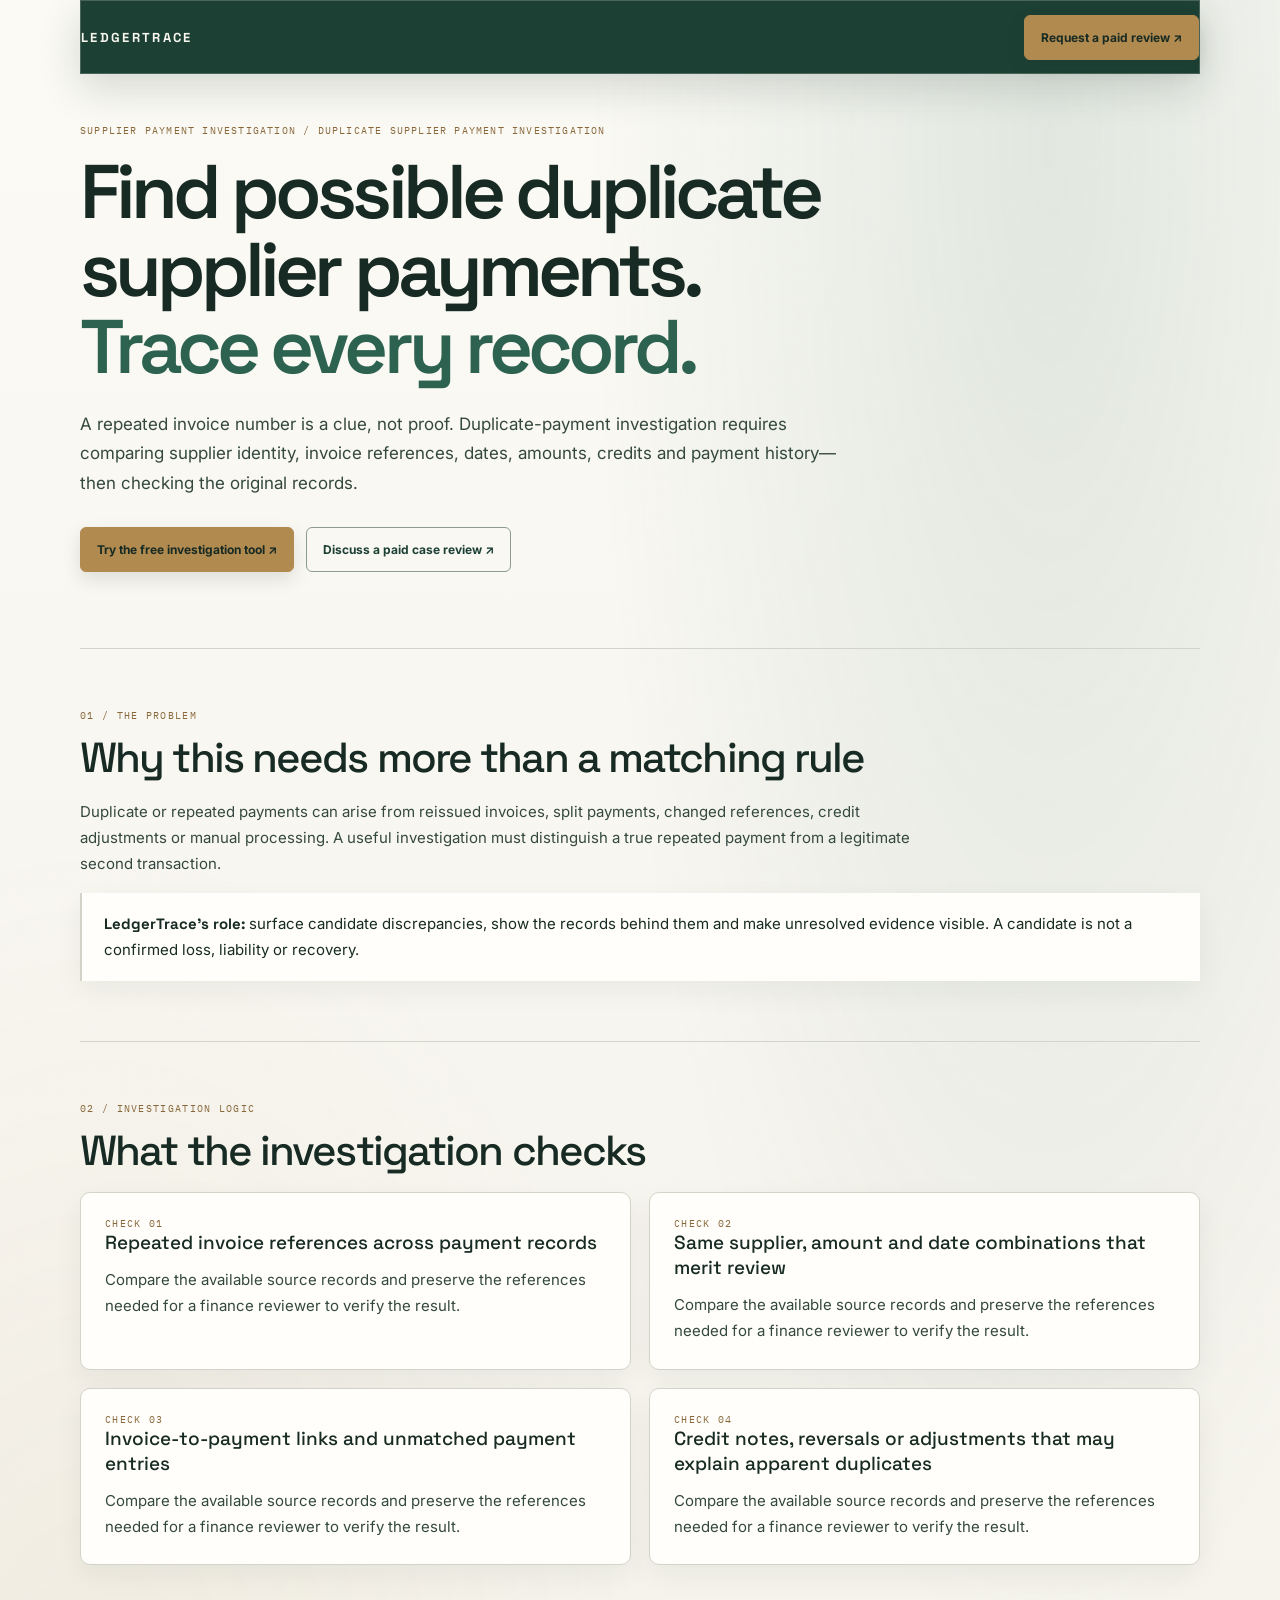
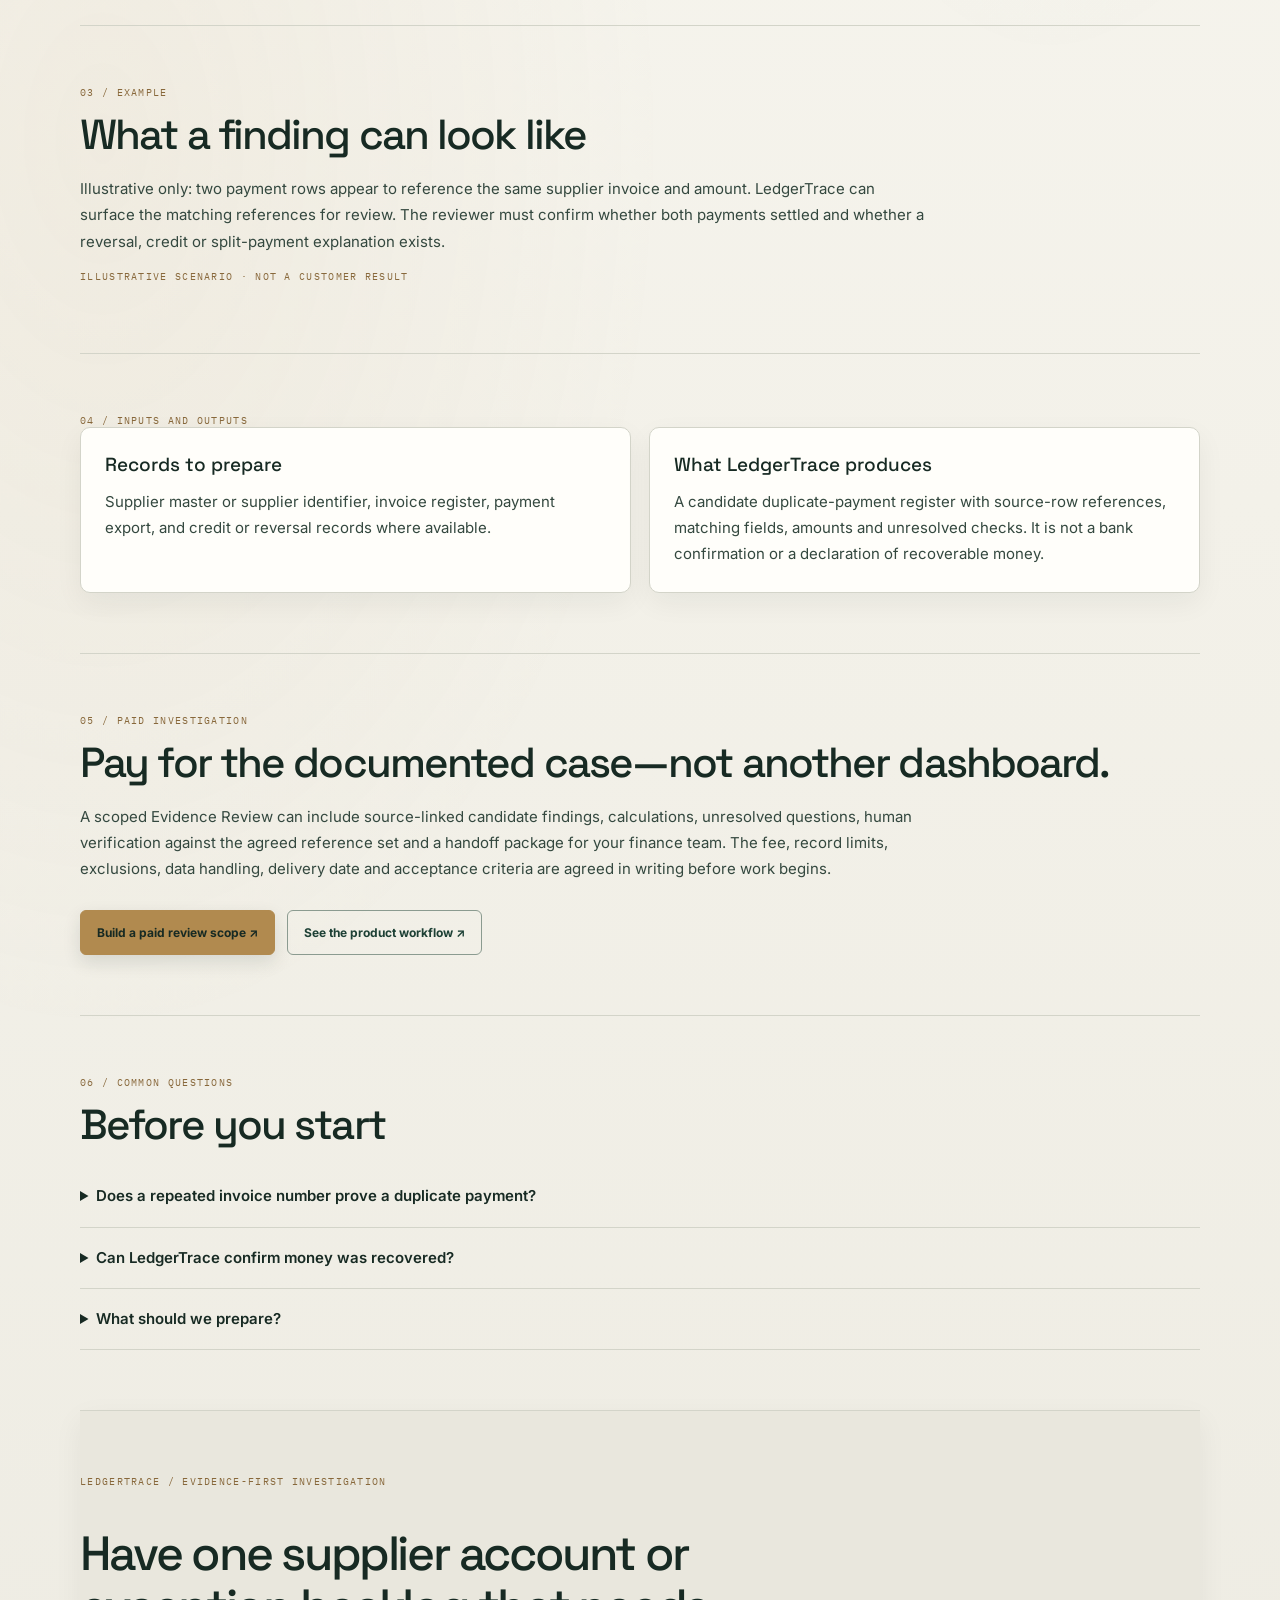
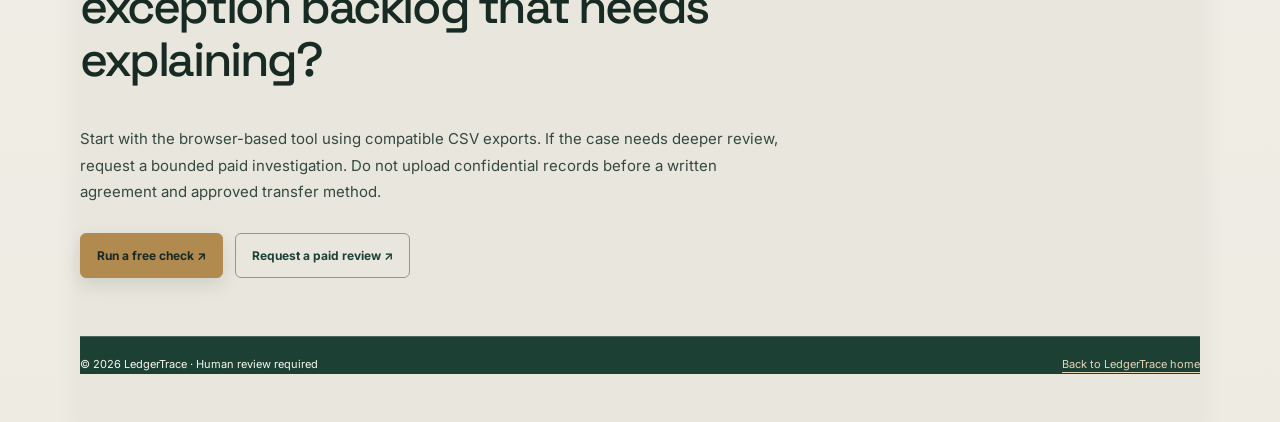
==== commit 9264d95d: "Load final contrast-safe theme after page styles" ====
--- a/duplicate-supplier-payment-investigation.html
+++ b/duplicate-supplier-payment-investigation.html
@@ -23,7 +23,7 @@
 footer h2,footer h3,footer strong,.footer h2,.footer h3,.footer strong{color:#FDFBF7!important}
 footer p,footer a,.footer p,.footer a{color:#D1C7BD!important}
 :focus-visible{outline:2px solid #3B82F6!important;outline-offset:3px}
-</style><link rel="stylesheet" href="/assets/ledgertrace-theme.css?v=20261104-redesign1">
+</style>
 </head><body><header class="wrap top"><a class="brand" href="/">LEDGERTRACE</a><a class="cta" href="/#evaluation">Request a paid review ↗</a></header>
 <main class="wrap"><div class="crumb">Supplier payment investigation / Duplicate Supplier Payment Investigation</div><section class="hero"><h1>Find possible duplicate supplier payments. <em>Trace every record.</em></h1><p>A repeated invoice number is a clue, not proof. Duplicate-payment investigation requires comparing supplier identity, invoice references, dates, amounts, credits and payment history—then checking the original records.</p><div class="actions"><a class="btn" href="/#recovery-investigation">Try the free investigation tool ↗</a><a class="btn alt" href="/#evaluation">Discuss a paid case review ↗</a></div></section>
 <section class="section"><div class="eyebrow">01 / The problem</div><h2>Why this needs more than a matching rule</h2><p>Duplicate or repeated payments can arise from reissued invoices, split payments, changed references, credit adjustments or manual processing. A useful investigation must distinguish a true repeated payment from a legitimate second transaction.</p><div class="callout"><strong>LedgerTrace's role:</strong> surface candidate discrepancies, show the records behind them and make unresolved evidence visible. A candidate is not a confirmed loss, liability or recovery.</div></section>
@@ -32,4 +32,6 @@
 <section class="section"><div class="eyebrow">04 / Inputs and outputs</div><div class="grid"><article class="card"><h3>Records to prepare</h3><p>Supplier master or supplier identifier, invoice register, payment export, and credit or reversal records where available.</p></article><article class="card"><h3>What LedgerTrace produces</h3><p>A candidate duplicate-payment register with source-row references, matching fields, amounts and unresolved checks. It is not a bank confirmation or a declaration of recoverable money.</p></article></div></section>
 <section class="section"><div class="eyebrow">05 / Paid investigation</div><h2>Pay for the documented case—not another dashboard.</h2><p>A scoped Evidence Review can include source-linked candidate findings, calculations, unresolved questions, human verification against the agreed reference set and a handoff package for your finance team. The fee, record limits, exclusions, data handling, delivery date and acceptance criteria are agreed in writing before work begins.</p><div class="actions"><a class="btn" href="/#evaluation">Build a paid review scope ↗</a><a class="btn alt" href="/#investigation">See the product workflow ↗</a></div></section>
 <section class="section"><div class="eyebrow">06 / Common questions</div><h2>Before you start</h2><details><summary>Does a repeated invoice number prove a duplicate payment?</summary><p>No. It is a candidate signal. The original invoice, payment settlement, reversals, credits and supplier context must be checked.</p></details><details><summary>Can LedgerTrace confirm money was recovered?</summary><p>No. It can help document a candidate issue. The buyer or its finance provider decides whether to contact the supplier and pursue recovery.</p></details><details><summary>What should we prepare?</summary><p>Approved exports of invoices and payments, plus credit or reversal records where available. Start with anonymized or synthetic data when assessing fit.</p></details></section>
-<section class="bottom"><div class="eyebrow">LEDGERTRACE / EVIDENCE-FIRST INVESTIGATION</div><h2>Have one supplier account or exception backlog that needs explaining?</h2><p>Start with the browser-based tool using compatible CSV exports. If the case needs deeper review, request a bounded paid investigation. Do not upload confidential records before a written agreement and approved transfer method.</p><div class="actions"><a class="btn" href="/#recovery-investigation">Run a free check ↗</a><a class="btn alt" href="/#evaluation">Request a paid review ↗</a></div><div class="foot"><span>© 2026 LedgerTrace · Human review required</span><a href="/">Back to LedgerTrace home</a></div></section></main></body></html>+<section class="bottom"><div class="eyebrow">LEDGERTRACE / EVIDENCE-FIRST INVESTIGATION</div><h2>Have one supplier account or exception backlog that needs explaining?</h2><p>Start with the browser-based tool using compatible CSV exports. If the case needs deeper review, request a bounded paid investigation. Do not upload confidential records before a written agreement and approved transfer method.</p><div class="actions"><a class="btn" href="/#recovery-investigation">Run a free check ↗</a><a class="btn alt" href="/#evaluation">Request a paid review ↗</a></div><div class="foot"><span>© 2026 LedgerTrace · Human review required</span><a href="/">Back to LedgerTrace home</a></div></section></main>
+<link rel="stylesheet" href="/assets/ledgertrace-theme.css?v=20261104-final4">
+</body></html>
--- a/assets/ledgertrace-theme.css
+++ b/assets/ledgertrace-theme.css
@@ -133,7 +133,7 @@
 .card:hover,.panel:hover,.step:hover,.faq-item:hover,.deliverable:hover,.proof-card:hover,.output-card:hover,.content-card:hover,.audience-card:hover,.method-card:hover,.ep-card:hover,.ep-detail:hover,.item:hover,.source-card:hover{
  transform:translateY(-3px);border-color:#B9B49F!important;box-shadow:0 15px 34px rgba(24,41,35,.09)!important;
 }
-.scene,.ep-hero-visual{box-shadow:0 24px 64px rgba(24,41,35,.18)!important;overflow:hidden}
+.scene,.ep-hero-visual{position:relative!important;box-shadow:0 24px 64px rgba(24,41,35,.18)!important;overflow:hidden}
 .scene:after,.ep-hero-visual:after{content:"";position:absolute;inset:0;pointer-events:none;background:linear-gradient(135deg,rgba(247,245,236,.055),transparent 42%,rgba(177,138,80,.07));}
 .trace-rule,.scene-path,.scene-node{transition:all .3s ease}
 @keyframes ledgerFloat{0%,100%{transform:translateY(0)}50%{transform:translateY(-7px)}}
@@ -146,3 +146,155 @@
  body{--lt-body:#17251F;--lt-muted:#35463E}
  .header,.top,footer,.footer,.site-footer,.scene,.ep-hero-visual,.document,.workbench-bar{background:#142B23!important}
 }
+
+
+/* ==========================================================================
+   LEDGERTRACE / FINAL VISUAL SYSTEM
+   Loaded after every page-level style block. Paper = ink; evergreen = ivory.
+   ========================================================================== */
+:root{
+  color-scheme:light!important;
+  --lt-bg:#F3F1E9!important;
+  --lt-paper:#FFFEFA!important;
+  --lt-panel:#E9E7DD!important;
+  --lt-line:#D3D4C9!important;
+  --lt-ink:#172A23!important;
+  --lt-body:#34483F!important;
+  --lt-muted:#596B61!important;
+  --lt-green:#1D4035!important;
+  --lt-green-2:#2D6251!important;
+  --lt-ivory:#F8F7EF!important;
+  --lt-brass:#B18A4F!important;
+  --lt-copper:#A9684E!important;
+  --bg:var(--lt-bg)!important;--panel:var(--lt-panel)!important;--panel2:var(--lt-green)!important;
+  --line:var(--lt-line)!important;--line2:#BFC6BB!important;--text:var(--lt-ink)!important;
+  --muted:var(--lt-muted)!important;--teal:var(--lt-green-2)!important;--deep:var(--lt-green)!important;
+  --ivory:var(--lt-ivory)!important;--paper:var(--lt-paper)!important;--brass:var(--lt-brass)!important;
+}
+html,body{background:var(--lt-bg)!important;color:var(--lt-ink)!important;color-scheme:light!important}
+body{
+  background:
+    radial-gradient(ellipse at 82% 4%,rgba(45,98,81,.12),transparent 31%),
+    radial-gradient(ellipse at 8% 48%,rgba(177,138,79,.07),transparent 34%),
+    linear-gradient(180deg,#FBFAF5 0%,#F3F1E9 58%,#EDEBE2 100%)!important;
+  font-family:Inter,Arial,sans-serif!important;
+}
+body:before{
+  background-image:linear-gradient(rgba(29,64,53,.055) 1px,transparent 1px),linear-gradient(90deg,rgba(29,64,53,.055) 1px,transparent 1px)!important;
+  background-size:58px 58px!important;opacity:.42!important;
+}
+body:after{background:radial-gradient(ellipse at var(--mx,72%) var(--my,16%),rgba(177,138,79,.14),transparent 38%)!important}
+html body :is(h1,h2,h3,h4,h5,h6,p,li,dd,dt,blockquote,figcaption,caption,label,legend,small,span,strong,b,em,summary){
+  color:var(--lt-ink)!important;
+}
+html body :is(p,li,dd,dt,blockquote,figcaption,caption){color:var(--lt-body)!important}
+html body :is(small,.muted,.fine-print,.privacy-note,.hero-proofline,.section-index,.record-id,.micro,.meta,.crumb,.note,.file-meta,.metric-note,.table-note){color:var(--lt-muted)!important}
+html body :is(h1,h2,h3,h4,h5,h6,strong,b){font-family:"Space Grotesk",Inter,Arial,sans-serif!important}
+html body :is(.eyebrow,.section-index,.record-id,.micro,.meta,.tag,.status,.metric-label,.mono){font-family:"IBM Plex Mono",monospace!important}
+html body a{color:var(--lt-green-2)!important;text-underline-offset:4px}
+html body a:hover{color:var(--lt-copper)!important}
+html body :is(.header,.top,.nav,.mobile-nav,footer,.footer,.site-footer,.foot){
+  background:#1D4035!important;color:var(--lt-ivory)!important;border-color:rgba(248,247,239,.2)!important;
+}
+html body :is(.header,.top,.nav,.mobile-nav,footer,.footer,.site-footer,.foot) :is(h1,h2,h3,h4,p,li,a,span,small,strong,b,label){
+  color:#F8F7EF!important;
+}
+html body :is(.header,.top) a:hover{color:#E0C18B!important}
+html body :is(.header .nav,.nav,.mobile-nav){background:#17372D!important}
+html body :is(.header .nav a,.nav a,.mobile-nav a){color:#E8EADF!important}
+html body :is(.header .nav a:hover,.nav a:hover,.mobile-nav a:hover){background:rgba(248,247,239,.1)!important;color:#fff!important}
+html body :is(.header-cta,.button,.button.primary,.cta,.btn:not(.alt),.ep-btn-primary,button[type=submit],.footer-cta){
+  background:#B18A4F!important;border:1px solid #B18A4F!important;color:#172A23!important;
+  box-shadow:0 7px 18px rgba(23,42,35,.12)!important;
+}
+html body :is(.header-cta,.button,.button.primary,.cta,.btn:not(.alt),.ep-btn-primary,button[type=submit],.footer-cta):hover{
+  background:#2D6251!important;border-color:#2D6251!important;color:#fff!important;transform:translateY(-2px)
+}
+html body :is(.button.secondary,.button.ghost,.btn.alt,.ep-btn-secondary){
+  background:transparent!important;border:1px solid #8B9B90!important;color:#1D4035!important;
+}
+html body :is(.button.secondary,.button.ghost,.btn.alt,.ep-btn-secondary):hover{
+  background:rgba(45,98,81,.09)!important;color:#1D4035!important;border-color:#2D6251!important
+}
+/* Consistent light surfaces for every content card and work area. */
+html body :is(.card,.panel,.step,.faq-item,.deliverable,.proof-card,.output-card,.content-card,.audience-card,.method-card,.commercial-proof,.privacy-architecture,.ep-card,.ep-metric,.ep-detail,.ep-source-node,.ep-value-card,.ep-method-card,.ep-flow-step,.ep-case-detail,.item,.source-card,.metric,.report,.report-block,.evidence-value,.workbench-shell,.workbench-body,.drawer,.contact-panel,.checklist,.callout,.commercial-entry,.evaluation,.eval-quick-card,.eval-deliverables,.eval-details,.ep-limit,.ep-evaluation-stamp,.bottom){
+  background:var(--lt-paper)!important;color:var(--lt-ink)!important;border-color:var(--lt-line)!important;
+  box-shadow:0 10px 28px rgba(23,42,35,.055)!important;
+}
+html body :is(.card,.panel,.step,.faq-item,.deliverable,.proof-card,.output-card,.content-card,.audience-card,.method-card,.commercial-proof,.privacy-architecture,.ep-card,.ep-metric,.ep-detail,.ep-value-card,.ep-method-card,.ep-flow-step,.ep-case-detail,.item,.source-card,.metric,.report,.report-block,.evidence-value,.workbench-shell,.workbench-body,.drawer,.contact-panel,.checklist,.callout,.commercial-entry,.evaluation,.eval-quick-card,.eval-deliverables,.eval-details) :is(h1,h2,h3,h4,strong,b,span,label,small){
+  color:var(--lt-ink)!important;
+}
+html body :is(.card,.panel,.step,.faq-item,.deliverable,.proof-card,.output-card,.content-card,.audience-card,.method-card,.ep-card,.ep-detail,.ep-value-card,.ep-method-card,.ep-flow-step,.ep-case-detail,.item,.source-card,.metric,.report,.report-block,.evidence-value,.workbench-shell,.workbench-body,.drawer,.contact-panel,.checklist,.callout,.commercial-entry,.evaluation,.eval-quick-card,.eval-deliverables,.eval-details) :is(p,li,dd,small,.muted,.note,.meta){
+  color:var(--lt-body)!important;
+}
+html body :is(.commercial-entry,.evaluation,.eval-quick-card,.eval-deliverables,.eval-details,.bottom,.ep-limit) {background:#E9E7DD!important}
+html body :is(.hero,.ep-hero,.evidence-page){background:transparent!important}
+html body :is(.hero h1,.ep-hero h1){color:#172A23!important;text-wrap:balance}
+html body :is(.hero h1 em,.ep-hero h1 em){color:#2D6251!important}
+html body :is(.hero p,.hero-desc,.section-lead,.lead,.ep-lead,.description){color:#34483F!important}
+html body :is(.eyebrow,.section-index,.step-label,.crumb,.ep-eyebrow,.method-card .number){color:#88683B!important}
+/* Dark illustrative panels remain dark, with a strict ivory text contract. */
+html body :is(.scene,.ledger-illustration,.ep-hero-visual,.ep-window,.ep-preview,.ep-flow,.ep-chain,.ep-review,.document,.builder,.builder-head,.workbench-bar){
+  background:linear-gradient(145deg,#21483B 0%,#17372D 58%,#142E26 100%)!important;
+  border-color:rgba(248,247,239,.17)!important;color:#F8F7EF!important;
+  box-shadow:0 26px 70px rgba(23,42,35,.2)!important;
+}
+html body :is(.scene,.ledger-illustration,.ep-hero-visual,.ep-window,.ep-preview,.ep-flow,.ep-chain,.ep-review,.document,.builder,.builder-head,.workbench-bar) :is(h1,h2,h3,h4,p,li,span,small,label,strong,b,em,div){
+  color:#F8F7EF!important;
+}
+html body :is(.scene,.ledger-illustration,.ep-hero-visual,.ep-window,.ep-preview,.ep-flow,.ep-chain,.ep-review,.document,.builder,.builder-head,.workbench-bar) :is(small,.meta,.micro,.eyebrow,.note){color:#D7E1D8!important}
+html body :is(.scene,.ep-hero-visual){position:relative!important;overflow:hidden!important}
+html body :is(.scene,.ep-hero-visual):after{
+  content:"";position:absolute;inset:0;pointer-events:none;
+  background:linear-gradient(135deg,rgba(248,247,239,.08),transparent 42%,rgba(177,138,79,.12))!important;
+}
+html body .scene-glow{background:radial-gradient(ellipse,rgba(177,138,79,.3),rgba(45,98,81,.18) 44%,transparent 72%)!important}
+html body .scene-path{stroke:rgba(232,234,223,.78)!important}
+html body .scene-path.broken{stroke:#D6A45F!important}
+html body .scene-node{stroke:#D6B77D!important}
+html body .ep-preview-row{background:rgba(248,247,239,.1)!important;border-color:rgba(248,247,239,.2)!important}
+html body .ep-preview-row :is(strong,span,small,b){color:#F8F7EF!important}
+html body .ep-mini-summary>div{background:rgba(248,247,239,.09)!important;border-color:rgba(248,247,239,.2)!important}
+html body .ep-mini-summary :is(strong,small){color:#F8F7EF!important}
+/* Tables, filters and form fields. */
+html body table{color:#172A23!important;background:#FFFEFA!important}
+html body th{background:#E9E7DD!important;color:#34483F!important}
+html body td{background:transparent!important;color:#172A23!important;border-color:#D3D4C9!important}
+html body tbody tr:hover,html body tbody tr.selected{background:rgba(45,98,81,.08)!important}
+html body :is(input,textarea,select,.search,.form-control,.recovery-control,.review-note,.review-state select){
+  background:#FFFEFA!important;border:1px solid #BFC6BB!important;color:#172A23!important;accent-color:#2D6251!important;
+}
+html body :is(input,textarea,select)::placeholder{color:#748178!important;opacity:1!important}
+html body :is(.filter-btn){background:transparent!important;color:#34483F!important;border-color:#C4CBC1!important}
+html body .filter-btn.active{background:rgba(45,98,81,.11)!important;color:#1D4035!important;border-color:#2D6251!important}
+html body :is(.boundary,.assurance-boundary,.note,.ep-limit){background:#F0EBDD!important;border-color:#C9B58D!important}
+html body :is(.boundary,.assurance-boundary,.note,.ep-limit) :is(p,strong,span){color:#34483F!important}
+html body :is(.source-head strong,.metric-value,.results-head h3,.report-head h3,.report-block h4,.cell-main){color:#1D4035!important}
+html body :is(.source-card p,.source-head small,.file-meta,.metric-note,.report-head p,.report-block p,.report-block li,.table-note,.cell-sub,.findings-cell){color:#596B61!important}
+html body :is(.signal-strip,.signal+.signal){border-color:#D3D4C9!important}
+html body .signal strong{color:#1D4035!important}html body .signal span{color:#596B61!important}
+html body .icon-button{background:#E9E7DD!important;color:#1D4035!important;border-color:#BFC6BB!important}
+html body :is(.card,.panel,.step,.faq-item,.deliverable,.proof-card,.output-card,.content-card,.audience-card,.method-card,.ep-card,.ep-detail,.item,.source-card,.metric){
+  transition:transform .25s ease,box-shadow .25s ease,border-color .25s ease!important;
+}
+html body :is(.card,.panel,.step,.faq-item,.deliverable,.proof-card,.output-card,.content-card,.audience-card,.method-card,.ep-card,.ep-detail,.item,.source-card):hover{
+  transform:translateY(-4px)!important;border-color:#B8BDAF!important;box-shadow:0 18px 38px rgba(23,42,35,.1)!important;
+}
+html body .trace-rule{background:linear-gradient(90deg,#B18A4F,rgba(177,138,79,.12) 74%,transparent)!important}
+html body .trace-rule:before{background:#B18A4F!important;box-shadow:0 0 14px rgba(177,138,79,.3)!important}
+html body :is(footer,.footer,.site-footer,.foot) a{color:#E5D5B5!important}
+html body :is(footer,.footer,.site-footer,.foot) a:hover{color:#fff!important}
+html body :is(.wordmark){color:rgba(248,247,239,.24)!important}
+html body #toast{background:#1D4035!important;color:#F8F7EF!important;border-color:#B18A4F!important}
+@media(max-width:760px){
+  html body .hero{padding-top:125px!important;min-height:auto!important}
+  html body .scene{min-height:360px!important}
+  html body .commercial-entry h2{font-size:clamp(28px,8vw,36px)!important}
+}
+@media(prefers-reduced-motion:reduce){
+  html body *,html body *:before,html body *:after{scroll-behavior:auto!important;transition:none!important;animation:none!important}
+}
+@media(prefers-contrast:more){
+  html body{--lt-body:#172A23!important;--lt-muted:#34483F!important}
+  html body :is(.header,.top,footer,.footer,.site-footer,.scene,.ep-hero-visual,.document,.workbench-bar){background:#10271F!important}
+}
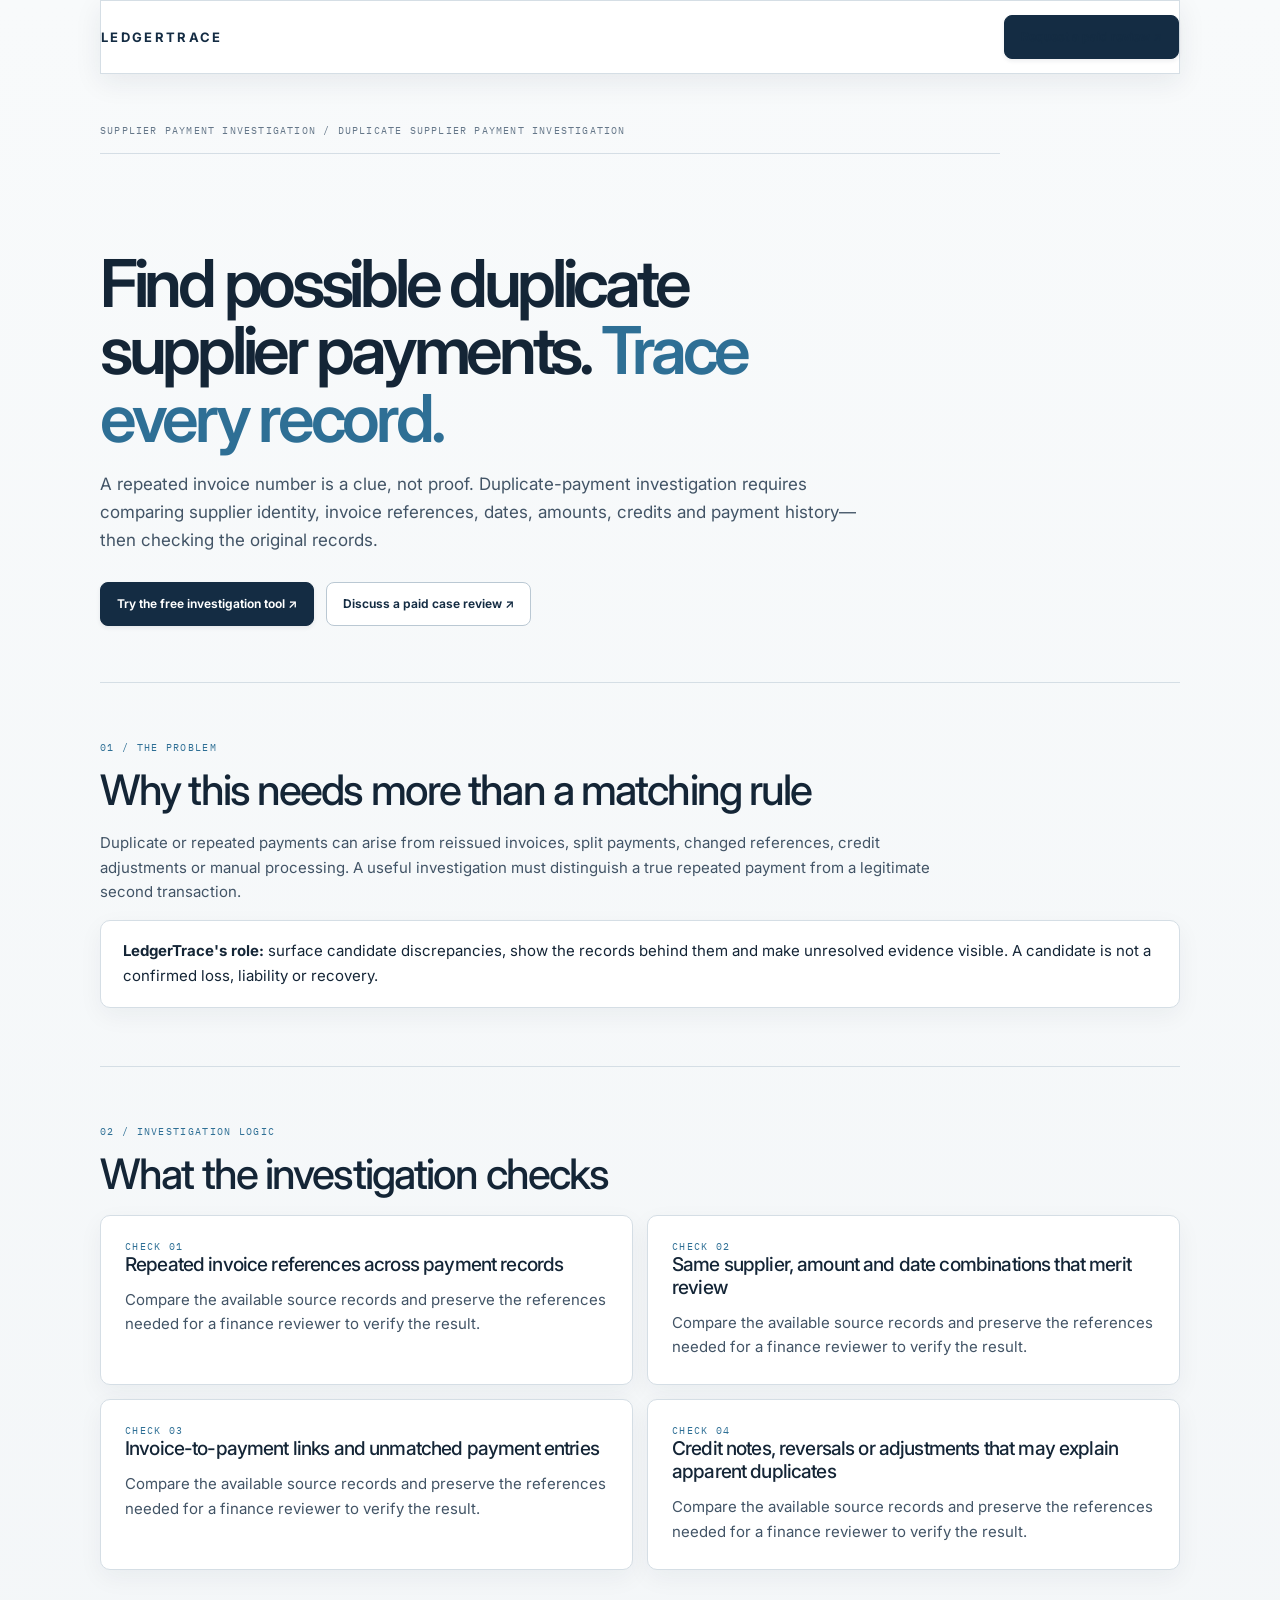
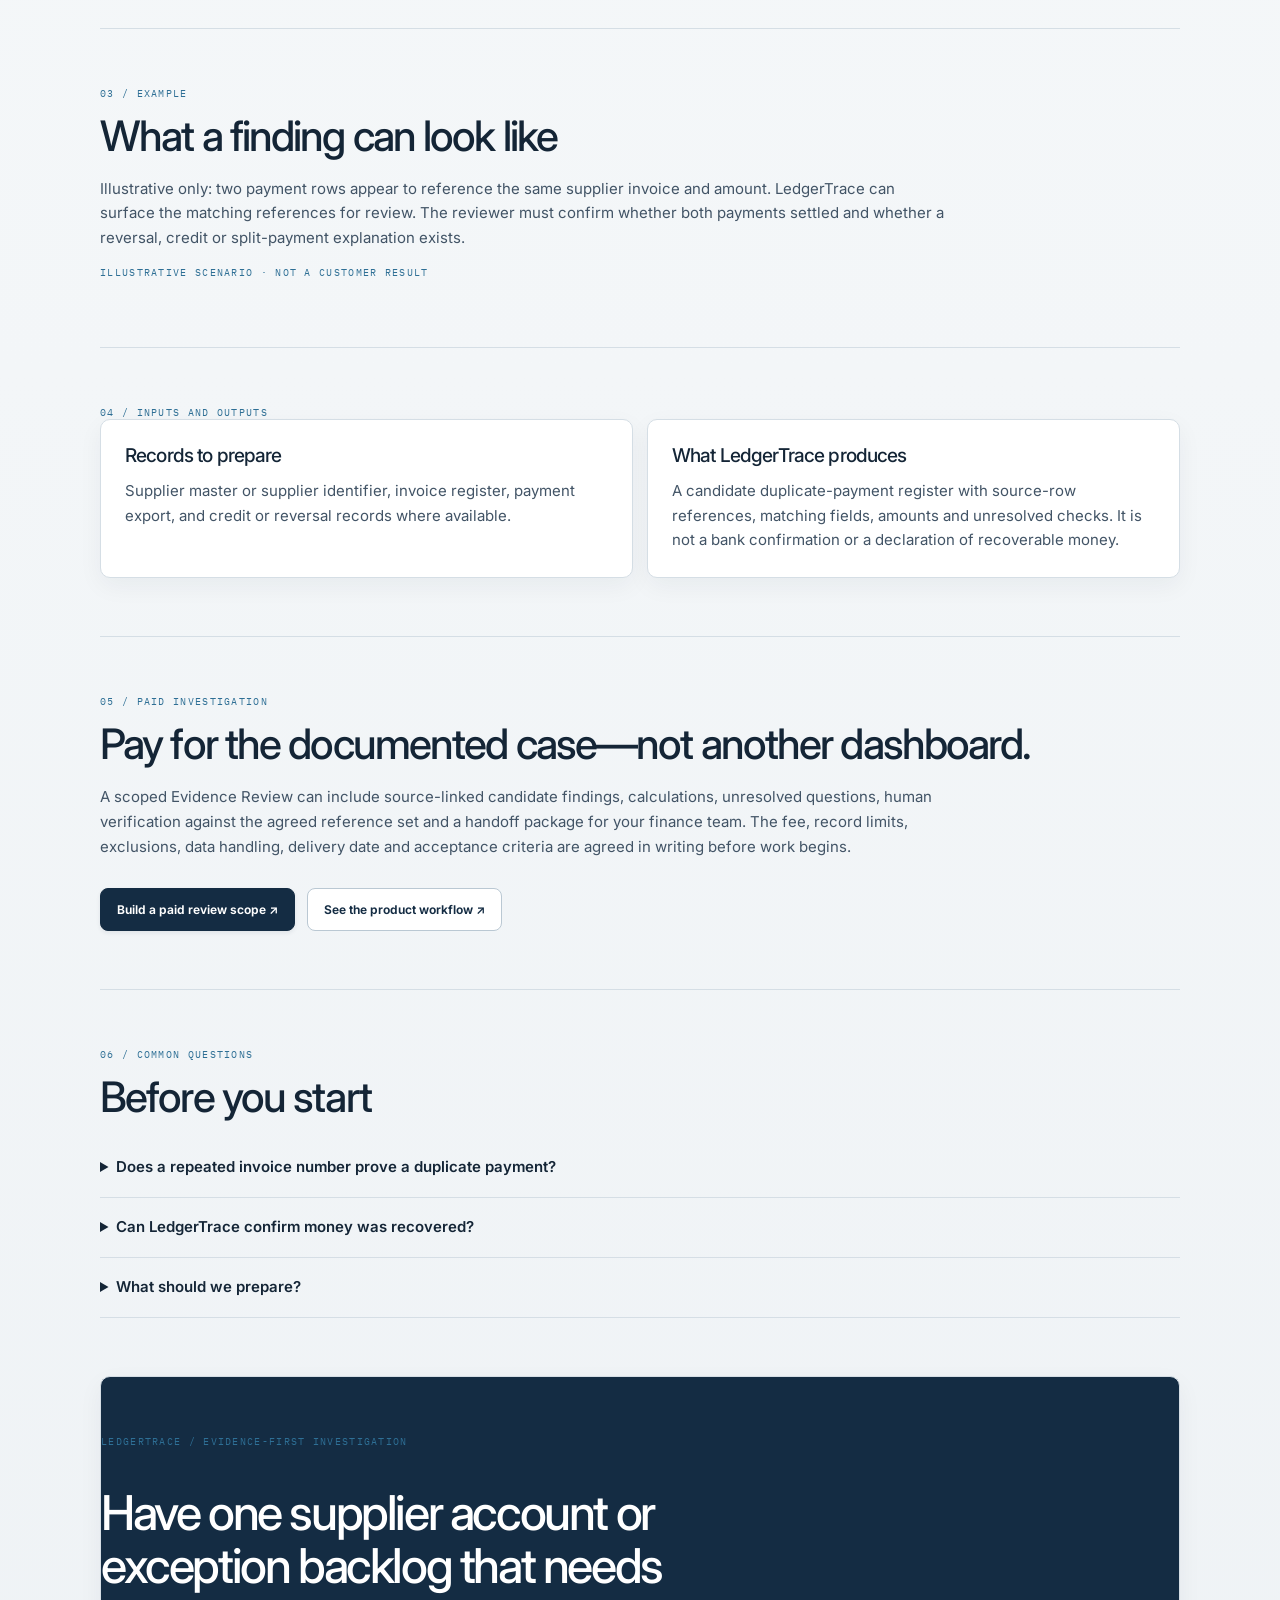
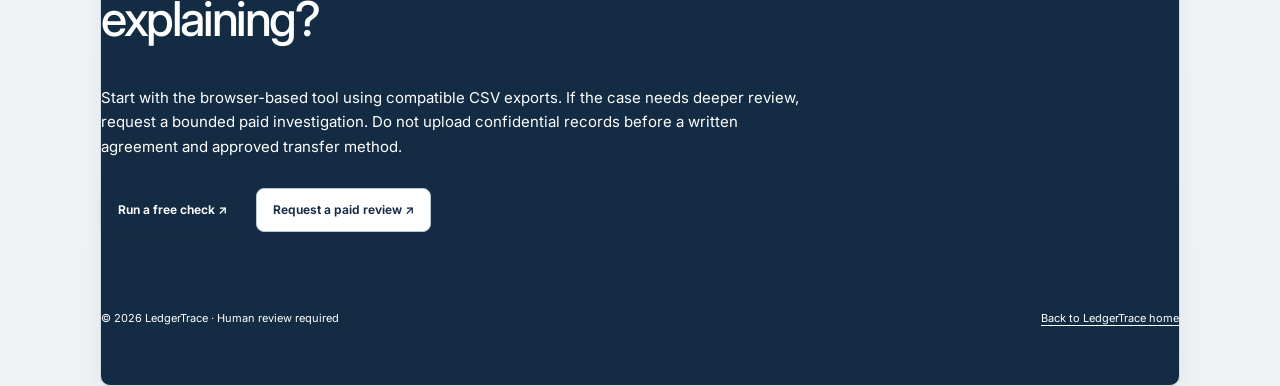
==== commit 9893d60f: "Load unified LedgerTrace evidence-workspace design system" ====
--- a/duplicate-supplier-payment-investigation.html
+++ b/duplicate-supplier-payment-investigation.html
@@ -33,5 +33,6 @@
 <section class="section"><div class="eyebrow">05 / Paid investigation</div><h2>Pay for the documented case—not another dashboard.</h2><p>A scoped Evidence Review can include source-linked candidate findings, calculations, unresolved questions, human verification against the agreed reference set and a handoff package for your finance team. The fee, record limits, exclusions, data handling, delivery date and acceptance criteria are agreed in writing before work begins.</p><div class="actions"><a class="btn" href="/#evaluation">Build a paid review scope ↗</a><a class="btn alt" href="/#investigation">See the product workflow ↗</a></div></section>
 <section class="section"><div class="eyebrow">06 / Common questions</div><h2>Before you start</h2><details><summary>Does a repeated invoice number prove a duplicate payment?</summary><p>No. It is a candidate signal. The original invoice, payment settlement, reversals, credits and supplier context must be checked.</p></details><details><summary>Can LedgerTrace confirm money was recovered?</summary><p>No. It can help document a candidate issue. The buyer or its finance provider decides whether to contact the supplier and pursue recovery.</p></details><details><summary>What should we prepare?</summary><p>Approved exports of invoices and payments, plus credit or reversal records where available. Start with anonymized or synthetic data when assessing fit.</p></details></section>
 <section class="bottom"><div class="eyebrow">LEDGERTRACE / EVIDENCE-FIRST INVESTIGATION</div><h2>Have one supplier account or exception backlog that needs explaining?</h2><p>Start with the browser-based tool using compatible CSV exports. If the case needs deeper review, request a bounded paid investigation. Do not upload confidential records before a written agreement and approved transfer method.</p><div class="actions"><a class="btn" href="/#recovery-investigation">Run a free check ↗</a><a class="btn alt" href="/#evaluation">Request a paid review ↗</a></div><div class="foot"><span>© 2026 LedgerTrace · Human review required</span><a href="/">Back to LedgerTrace home</a></div></section></main>
-<link rel="stylesheet" href="/assets/ledgertrace-theme.css?v=20261104-final4">
+
+<link rel="stylesheet" href="/assets/ledgertrace-theme.css?v=20261104-workspace1">
 </body></html>
--- a/assets/ledgertrace-theme.css
+++ b/assets/ledgertrace-theme.css
@@ -1,300 +1,309 @@
-/* LedgerTrace visual system — Paper / Evergreen
-   One contrast contract: paper surfaces use ink; evergreen surfaces use ivory. */
-:root{
- color-scheme:light!important;
- --lt-bg:#F2F0E8;--lt-paper:#FBFAF5;--lt-panel:#E7E4D9;--lt-line:#D2D0C4;
- --lt-ink:#182923;--lt-body:#35463E;--lt-muted:#58675F;--lt-green:#203D34;
- --lt-green-2:#31594C;--lt-ivory:#F7F5EC;--lt-brass:#B18A50;--lt-copper:#A66F52;
- --bg:var(--lt-bg)!important;--panel:var(--lt-panel)!important;--panel2:var(--lt-green)!important;
- --line:var(--lt-line)!important;--line2:#BDBBAF!important;--text:var(--lt-ink)!important;
- --muted:var(--lt-muted)!important;--teal:var(--lt-green-2)!important;--deep:var(--lt-green)!important;
- --ivory:var(--lt-ivory)!important;--paper:var(--lt-paper)!important;--brass:var(--lt-brass)!important;
- --accent:var(--lt-brass)!important;--display:"Space Grotesk",system-ui,sans-serif!important;
- --body:"Inter",system-ui,sans-serif!important;--mono:"IBM Plex Mono",ui-monospace,monospace!important;
-}
-*{box-sizing:border-box}
-html{background:var(--lt-bg)!important;color:var(--lt-ink)!important;scroll-behavior:smooth;scrollbar-color:#A9B1A5 var(--lt-bg)}
-body,body[style]{background:var(--lt-bg)!important;color:var(--lt-ink)!important;color-scheme:light!important}
-body{
- background-image:radial-gradient(ellipse at 78% 3%,rgba(49,89,76,.12),transparent 34%),linear-gradient(180deg,#FAF9F3 0%,#F2F0E8 56%,#EBE9DF 100%)!important;
-}
-body:before{background-image:linear-gradient(rgba(32,61,52,.045) 1px,transparent 1px),linear-gradient(90deg,rgba(32,61,52,.045) 1px,transparent 1px)!important;opacity:.45!important}
-body:after{background:radial-gradient(ellipse at var(--mx,70%) var(--my,18%),rgba(177,138,80,.13),transparent 42%)!important}
-::selection{background:rgba(49,89,76,.22)!important;color:var(--lt-ink)!important}
-:focus-visible{outline:2px solid var(--lt-green-2)!important;outline-offset:4px!important;border-radius:4px}
-h1,h2,h3,h4,h5,h6{color:var(--lt-ink)!important}
-p,li,dd,dt,blockquote,figcaption,caption{color:var(--lt-body)!important}
-small,.fine-print,.privacy-note,.hero-proofline,.section-index,.eyebrow,.record-id,.micro,.meta,.crumb,.note,.muted{color:var(--lt-muted)!important}
-a{color:var(--lt-green-2)!important;text-underline-offset:4px}
-a:hover{color:var(--lt-copper)!important}
-strong,b{color:var(--lt-ink)!important}
-hr{border-color:var(--lt-line)!important}
-/* Navigation: the only persistent dark chrome. */
-.header,.header.scrolled,.top{
- background:rgba(32,61,52,.94)!important;color:var(--lt-ivory)!important;
- border:1px solid rgba(247,245,236,.19)!important;
- box-shadow:0 14px 42px rgba(24,41,35,.16)!important;
- backdrop-filter:blur(22px) saturate(140%)!important;-webkit-backdrop-filter:blur(22px) saturate(140%)!important;
-}
-.header :is(.brand-name,.brand,.nav a,.menu-toggle,.header-cta),.top :is(.brand,.brand-name,a){color:var(--lt-ivory)!important}
-.header .nav,.nav,.menu,.mobile-nav{
- background:#203D34!important;border:1px solid rgba(247,245,236,.2)!important;
-}
-.header .nav a,.nav a,.mobile-nav a{color:#E8E9DF!important}
-.header .nav a:hover,.header .nav a:focus-visible,.nav a:hover{background:rgba(247,245,236,.11)!important;color:#fff!important}
-.header .menu-toggle{background:rgba(247,245,236,.08)!important;border:1px solid rgba(247,245,236,.28)!important;color:#F7F5EC!important}
-.header-cta,.button,.button.primary,.cta,.btn:not(.alt),.ep-btn-primary,button[type=submit]{
- background:var(--lt-brass)!important;border:1px solid var(--lt-brass)!important;color:#17251F!important;
- box-shadow:0 5px 14px rgba(24,41,35,.10)!important;transition:transform .22s ease,background .22s ease,box-shadow .22s ease!important;
-}
-.header-cta:hover,.button:hover,.button.primary:hover,.cta:hover,.btn:not(.alt):hover,.ep-btn-primary:hover,button[type=submit]:hover{
- background:var(--lt-green-2)!important;border-color:var(--lt-green-2)!important;color:#fff!important;transform:translateY(-2px);box-shadow:0 10px 22px rgba(32,61,52,.18)!important
-}
-.button.secondary,.button.ghost,.btn.alt,.ep-btn-secondary{background:transparent!important;border:1px solid #8E9B8F!important;color:var(--lt-green)!important}
-.button.secondary:hover,.button.ghost:hover,.btn.alt:hover,.ep-btn-secondary:hover{background:rgba(49,89,76,.08)!important;border-color:var(--lt-green-2)!important;color:var(--lt-green)!important}
-/* Hero and editorial hierarchy. */
-.hero,.ep-hero,.evidence-page{background:transparent!important;position:relative}
-.hero h1,.ep-hero h1{color:var(--lt-ink)!important;text-wrap:balance}
-.hero h1 em,.ep-hero h1 em{color:var(--lt-green-2)!important}
-.hero p,.hero-desc,.section-lead,.lead,.ep-lead,.description{color:var(--lt-body)!important}
-.eyebrow,.section-index,.step-label,.crumb,.ep-eyebrow,.method-card .number{color:#8A683A!important}
-.trace-rule{background:linear-gradient(90deg,var(--lt-brass),rgba(177,138,80,.14) 72%,transparent)!important}
-.trace-rule:before{background:var(--lt-brass)!important;box-shadow:0 0 12px rgba(177,138,80,.24)!important}
-/* Paper surfaces: all text remains dark, including nested labels and metadata. */
-.commercial-entry,.bottom,.callout,.ep-limit,.ep-evaluation-stamp,.evaluation,.eval-quick-card,.eval-deliverables,.eval-details,.eval-sequence-compact>div{
- background:var(--lt-panel)!important;color:var(--lt-ink)!important;border-color:var(--lt-line)!important;
-}
-.card,.panel,.step,.faq-item,.deliverable,.proof-card,.output-card,.content-card,.audience-card,.method-card,.commercial-proof,.privacy-architecture,.ep-card,.ep-metric,.ep-detail,.ep-source-node,.ep-value-card,.ep-method-card,.ep-flow-step,.ep-case-detail,.item,.source-card,.metric,.report,.report-block,.evidence-value,.workbench-shell,.workbench-body,.drawer,.contact-panel,.checklist{
- background:var(--lt-paper)!important;color:var(--lt-ink)!important;border:1px solid var(--lt-line)!important;
- box-shadow:0 8px 24px rgba(24,41,35,.045)!important;
-}
-.card :is(h1,h2,h3,h4,strong,b),.panel :is(h1,h2,h3,h4,strong,b),.step :is(h1,h2,h3,h4,strong,b),.faq-item :is(h1,h2,h3,h4,strong,b),.deliverable :is(h1,h2,h3,h4,strong,b),.proof-card :is(h1,h2,h3,h4,strong,b),.output-card :is(h1,h2,h3,h4,strong,b),.content-card :is(h1,h2,h3,h4,strong,b),.audience-card :is(h1,h2,h3,h4,strong,b),.method-card :is(h1,h2,h3,h4,strong,b),.ep-card :is(h1,h2,h3,h4,strong,b),.ep-detail :is(h1,h2,h3,h4,strong,b),.item :is(h1,h2,h3,h4,strong,b),.source-card :is(h1,h2,h3,h4,strong,b),.metric :is(h1,h2,h3,h4,strong,b),.report :is(h1,h2,h3,h4,strong,b),.report-block :is(h1,h2,h3,h4,strong,b){color:var(--lt-ink)!important}
-.card :is(p,li,small,span,label),.panel :is(p,li,small,span,label),.step :is(p,li,small,span,label),.faq-item :is(p,li,small,span,label),.deliverable :is(p,li,small,span,label),.proof-card :is(p,li,small,span,label),.output-card :is(p,li,small,span,label),.content-card :is(p,li,small,span,label),.audience-card :is(p,li,small,span,label),.method-card :is(p,li,small,span,label),.ep-card :is(p,li,small,span,label),.ep-detail :is(p,li,small,span,label),.item :is(p,li,small,span,label),.source-card :is(p,li,small,span,label),.metric :is(p,li,small,span,label),.report :is(p,li,small,span,label),.report-block :is(p,li,small,span,label){color:var(--lt-body)!important}
-.commercial-entry h2,.commercial-entry strong,.eval-copy h2,.eval-quick-card strong,.eval-deliverables-heading strong{color:var(--lt-ink)!important}
-.commercial-entry-copy p,.commercial-entry-output p,.eval-copy p,.eval-point,.eval-quick-card span,.eval-deliverables-list li,.eval-details p{color:var(--lt-body)!important}
-.commercial-entry-output{background:var(--lt-paper)!important;border-color:#C9C7BA!important}
-.commercial-entry-output>div:not(.commercial-entry-label){color:var(--lt-ink)!important}
-.commercial-entry .eyebrow,.commercial-entry-output b,.commercial-entry-label{color:#8A683A!important}
-.signal-strip,.signal+.signal{border-color:var(--lt-line)!important}.signal strong{color:var(--lt-green)!important}.signal span{color:var(--lt-muted)!important}
-/* Dark illustrative work surfaces: ivory text only. */
-.scene,.ledger-illustration,.ep-hero-visual,.ep-window,.ep-preview,.ep-flow,.ep-chain,.ep-review,.document,.builder,.builder-head,.workbench-bar{
- background:#203D34!important;border-color:rgba(32,61,52,.25)!important;color:var(--lt-ivory)!important;
-}
-.scene :is(h1,h2,h3,h4,p,li,span,small,label,strong,b,em),.ledger-illustration :is(h1,h2,h3,h4,p,li,span,small,label,strong,b),.ep-hero-visual :is(h1,h2,h3,h4,p,li,span,small,label,strong,b),.ep-window :is(h1,h2,h3,h4,p,li,span,small,label,strong,b),.ep-preview :is(h1,h2,h3,h4,p,li,span,small,label,strong,b),.ep-flow :is(h1,h2,h3,h4,p,li,span,small,label,strong,b),.ep-chain :is(h1,h2,h3,h4,p,li,span,small,label,strong,b),.ep-review :is(h1,h2,h3,h4,p,li,span,small,label,strong,b),.document :is(h1,h2,h3,h4,p,li,span,small,label,strong,b),.builder :is(h1,h2,h3,h4,p,li,span,small,label,strong,b),.builder-head :is(h1,h2,h3,h4,p,li,span,small,label,strong,b),.workbench-bar :is(h1,h2,h3,h4,p,li,span,small,label,strong,b){color:var(--lt-ivory)!important}
-.scene .ledger-art-top,.scene .ledger-art-caption,.ep-hero-visual p,.ep-window small,.ep-preview-heading,.ep-preview-foot,.ep-window-top{color:#D8DED5!important}
-.scene .ledger-art-heading{fill:var(--lt-ivory)!important}
-.scene-glow{background:radial-gradient(ellipse,rgba(177,138,80,.25),rgba(49,89,76,.2) 42%,transparent 72%)!important}
-.scene-path{stroke:rgba(216,222,213,.72)!important}.scene-path.broken{stroke:#D2A36A!important}
-.scene-node{stroke:#D2B37D!important}.scene-node.warn{stroke:#D2A36A!important}
-.ep-preview-row{background:rgba(247,245,236,.09)!important;border-color:rgba(247,245,236,.18)!important}
-.ep-preview-row :is(strong,span,small,b){color:var(--lt-ivory)!important}
-.ep-mini-summary>div{background:rgba(247,245,236,.08)!important;border-color:rgba(247,245,236,.17)!important}
-.ep-mini-summary strong,.ep-mini-summary small{color:var(--lt-ivory)!important}
-.workbench{background:var(--lt-panel)!important;border-color:var(--lt-line)!important}
-.workbench-shell,.workbench-body{background:var(--lt-paper)!important;border-color:var(--lt-line)!important}
-.workbench-title strong,.workbench-title h3,.workbench-shell h2,.workbench-shell h3{color:var(--lt-ink)!important}
-.workbench-title span,.workbench-shell p,.workbench-shell label,.workbench-shell small,.workbench-shell li{color:var(--lt-body)!important}
-.workbench-bar .workbench-title :is(strong,h3,span){color:var(--lt-ivory)!important}
-.source-head strong,.metric-value,.results-head h3,.report-head h3,.report-block h4{color:var(--lt-green)!important}
-.source-card p,.source-head small,.file-meta,.metric-note,.report-head p,.report-block p,.report-block li,.table-note{color:var(--lt-muted)!important}
-.metric-label,.ep-metric-label{color:var(--lt-muted)!important}.metric-value.amber,.pill.exception{color:#855E31!important}
-.source-icon{color:var(--lt-brass)!important;border-color:#B99561!important}
-/* Data tables and controls. */
-.table-wrap{border-color:var(--lt-line)!important}
-table{color:var(--lt-ink)!important}th{background:#E7E4D9!important;color:#35463E!important}
-td{color:var(--lt-ink)!important;border-bottom-color:rgba(32,61,52,.13)!important}
-tbody tr:hover,tbody tr:focus,tbody tr.selected{background:rgba(49,89,76,.08)!important}
-.cell-main{color:var(--lt-green)!important}.cell-sub,.findings-cell{color:var(--lt-muted)!important}
-input,textarea,select,.search,.form-control,.recovery-control,.review-note,.review-state select{
- background:#FBFAF5!important;border:1px solid #BDBBAF!important;color:var(--lt-ink)!important;
-}
-input::placeholder,textarea::placeholder,.search::placeholder,.form-control::placeholder{color:#7B867D!important;opacity:1!important}
-.file-input{color:var(--lt-body)!important}.file-input::file-selector-button{background:#E7E4D9!important;color:var(--lt-green)!important;border-color:#BDBBAF!important}
-.filter-btn{background:transparent!important;color:var(--lt-body)!important;border-color:#C5C4B8!important}
-.filter-btn.active{background:rgba(49,89,76,.11)!important;border-color:var(--lt-green-2)!important;color:var(--lt-green)!important}
-.pill.matched{color:#315D43!important;background:rgba(82,107,85,.13)!important}
-.pill.review{color:#76552F!important;border-color:#B99561!important;background:rgba(177,138,80,.12)!important}
-.boundary,.assurance-boundary,.note,.ep-limit{background:#F0EBDD!important;border-color:#C9B58D!important}
-.boundary p,.boundary strong,.assurance-boundary p{color:var(--lt-body)!important}
-.drawer,.contact-panel{background:var(--lt-paper)!important;color:var(--lt-ink)!important;border-color:var(--lt-line)!important}
-.drawer h2,.drawer h3,.contact-panel h2,.drawer label,.contact-panel label{color:var(--lt-ink)!important}
-.drawer p,.drawer li,.contact-panel p,.contact-note,.form-label{color:var(--lt-body)!important}
-.icon-button{background:#E7E4D9!important;color:var(--lt-green)!important;border-color:#BDBBAF!important}
-/* Footer is a deliberate dark anchor. */
-footer,.footer,#site-footer,.site-footer,.foot{background:#203D34!important;color:var(--lt-ivory)!important;border-top:1px solid rgba(247,245,236,.18)!important}
-footer :is(h1,h2,h3,h4,strong,b),.footer :is(h1,h2,h3,h4,strong,b),.site-footer :is(h1,h2,h3,h4,strong,b){color:var(--lt-ivory)!important}
-footer :is(p,li,a,small),.footer :is(p,li,a,small),.site-footer :is(p,li,a,small){color:#D8DED5!important}
-.footer-column h3,.site-footer .eyebrow{color:#D2B37D!important}.wordmark{color:rgba(247,245,236,.24)!important}
-#toast{background:#203D34!important;border-color:#B99561!important;color:var(--lt-ivory)!important}
-/* Make existing diagrams and cards feel alive without adding visual noise. */
-.card,.panel,.step,.faq-item,.deliverable,.proof-card,.output-card,.content-card,.audience-card,.method-card,.ep-card,.ep-detail,.item,.source-card,.metric{
- transition:transform .24s ease,box-shadow .24s ease,border-color .24s ease!important;
-}
-.card:hover,.panel:hover,.step:hover,.faq-item:hover,.deliverable:hover,.proof-card:hover,.output-card:hover,.content-card:hover,.audience-card:hover,.method-card:hover,.ep-card:hover,.ep-detail:hover,.item:hover,.source-card:hover{
- transform:translateY(-3px);border-color:#B9B49F!important;box-shadow:0 15px 34px rgba(24,41,35,.09)!important;
-}
-.scene,.ep-hero-visual{position:relative!important;box-shadow:0 24px 64px rgba(24,41,35,.18)!important;overflow:hidden}
-.scene:after,.ep-hero-visual:after{content:"";position:absolute;inset:0;pointer-events:none;background:linear-gradient(135deg,rgba(247,245,236,.055),transparent 42%,rgba(177,138,80,.07));}
-.trace-rule,.scene-path,.scene-node{transition:all .3s ease}
-@keyframes ledgerFloat{0%,100%{transform:translateY(0)}50%{transform:translateY(-7px)}}
-.scene-glow{animation:ledgerFloat 8s ease-in-out infinite}
-@media(max-width:850px){.commercial-entry-grid{grid-template-columns:1fr;gap:25px}.commercial-entry{padding:42px 0}}
-@media(max-width:760px){.hero{padding-top:125px!important;min-height:auto!important}.scene{min-height:380px}.commercial-entry h2{font-size:36px}.header,.header.scrolled{background:rgba(32,61,52,.97)!important}}
-@media(max-width:520px){.scene{min-height:320px}.commercial-entry-output{padding:17px}}
-@media(prefers-reduced-motion:reduce){*,*:before,*:after{scroll-behavior:auto!important;transition:none!important;animation:none!important}}
-@media(prefers-contrast:more){
- body{--lt-body:#17251F;--lt-muted:#35463E}
- .header,.top,footer,.footer,.site-footer,.scene,.ep-hero-visual,.document,.workbench-bar{background:#142B23!important}
-}
-
-
-/* ==========================================================================
-   LEDGERTRACE / FINAL VISUAL SYSTEM
-   Loaded after every page-level style block. Paper = ink; evergreen = ivory.
-   ========================================================================== */
+/* LedgerTrace Design System 2026.11 — Evidence Workspace
+   Palette contract: light workspace = ink text; navy panels = white text.
+   Exception colours are semantic, never decorative. */
 :root{
   color-scheme:light!important;
-  --lt-bg:#F3F1E9!important;
-  --lt-paper:#FFFEFA!important;
-  --lt-panel:#E9E7DD!important;
-  --lt-line:#D3D4C9!important;
-  --lt-ink:#172A23!important;
-  --lt-body:#34483F!important;
-  --lt-muted:#596B61!important;
-  --lt-green:#1D4035!important;
-  --lt-green-2:#2D6251!important;
-  --lt-ivory:#F8F7EF!important;
-  --lt-brass:#B18A4F!important;
-  --lt-copper:#A9684E!important;
-  --bg:var(--lt-bg)!important;--panel:var(--lt-panel)!important;--panel2:var(--lt-green)!important;
-  --line:var(--lt-line)!important;--line2:#BFC6BB!important;--text:var(--lt-ink)!important;
-  --muted:var(--lt-muted)!important;--teal:var(--lt-green-2)!important;--deep:var(--lt-green)!important;
-  --ivory:var(--lt-ivory)!important;--paper:var(--lt-paper)!important;--brass:var(--lt-brass)!important;
-}
-html,body{background:var(--lt-bg)!important;color:var(--lt-ink)!important;color-scheme:light!important}
-body{
-  background:
-    radial-gradient(ellipse at 82% 4%,rgba(45,98,81,.12),transparent 31%),
-    radial-gradient(ellipse at 8% 48%,rgba(177,138,79,.07),transparent 34%),
-    linear-gradient(180deg,#FBFAF5 0%,#F3F1E9 58%,#EDEBE2 100%)!important;
-  font-family:Inter,Arial,sans-serif!important;
-}
-body:before{
-  background-image:linear-gradient(rgba(29,64,53,.055) 1px,transparent 1px),linear-gradient(90deg,rgba(29,64,53,.055) 1px,transparent 1px)!important;
-  background-size:58px 58px!important;opacity:.42!important;
-}
-body:after{background:radial-gradient(ellipse at var(--mx,72%) var(--my,16%),rgba(177,138,79,.14),transparent 38%)!important}
-html body :is(h1,h2,h3,h4,h5,h6,p,li,dd,dt,blockquote,figcaption,caption,label,legend,small,span,strong,b,em,summary){
-  color:var(--lt-ink)!important;
-}
-html body :is(p,li,dd,dt,blockquote,figcaption,caption){color:var(--lt-body)!important}
-html body :is(small,.muted,.fine-print,.privacy-note,.hero-proofline,.section-index,.record-id,.micro,.meta,.crumb,.note,.file-meta,.metric-note,.table-note){color:var(--lt-muted)!important}
-html body :is(h1,h2,h3,h4,h5,h6,strong,b){font-family:"Space Grotesk",Inter,Arial,sans-serif!important}
-html body :is(.eyebrow,.section-index,.record-id,.micro,.meta,.tag,.status,.metric-label,.mono){font-family:"IBM Plex Mono",monospace!important}
-html body a{color:var(--lt-green-2)!important;text-underline-offset:4px}
-html body a:hover{color:var(--lt-copper)!important}
-html body :is(.header,.top,.nav,.mobile-nav,footer,.footer,.site-footer,.foot){
-  background:#1D4035!important;color:var(--lt-ivory)!important;border-color:rgba(248,247,239,.2)!important;
-}
-html body :is(.header,.top,.nav,.mobile-nav,footer,.footer,.site-footer,.foot) :is(h1,h2,h3,h4,p,li,a,span,small,strong,b,label){
-  color:#F8F7EF!important;
-}
-html body :is(.header,.top) a:hover{color:#E0C18B!important}
-html body :is(.header .nav,.nav,.mobile-nav){background:#17372D!important}
-html body :is(.header .nav a,.nav a,.mobile-nav a){color:#E8EADF!important}
-html body :is(.header .nav a:hover,.nav a:hover,.mobile-nav a:hover){background:rgba(248,247,239,.1)!important;color:#fff!important}
-html body :is(.header-cta,.button,.button.primary,.cta,.btn:not(.alt),.ep-btn-primary,button[type=submit],.footer-cta){
-  background:#B18A4F!important;border:1px solid #B18A4F!important;color:#172A23!important;
-  box-shadow:0 7px 18px rgba(23,42,35,.12)!important;
-}
-html body :is(.header-cta,.button,.button.primary,.cta,.btn:not(.alt),.ep-btn-primary,button[type=submit],.footer-cta):hover{
-  background:#2D6251!important;border-color:#2D6251!important;color:#fff!important;transform:translateY(-2px)
-}
-html body :is(.button.secondary,.button.ghost,.btn.alt,.ep-btn-secondary){
-  background:transparent!important;border:1px solid #8B9B90!important;color:#1D4035!important;
-}
-html body :is(.button.secondary,.button.ghost,.btn.alt,.ep-btn-secondary):hover{
-  background:rgba(45,98,81,.09)!important;color:#1D4035!important;border-color:#2D6251!important
-}
-/* Consistent light surfaces for every content card and work area. */
-html body :is(.card,.panel,.step,.faq-item,.deliverable,.proof-card,.output-card,.content-card,.audience-card,.method-card,.commercial-proof,.privacy-architecture,.ep-card,.ep-metric,.ep-detail,.ep-source-node,.ep-value-card,.ep-method-card,.ep-flow-step,.ep-case-detail,.item,.source-card,.metric,.report,.report-block,.evidence-value,.workbench-shell,.workbench-body,.drawer,.contact-panel,.checklist,.callout,.commercial-entry,.evaluation,.eval-quick-card,.eval-deliverables,.eval-details,.ep-limit,.ep-evaluation-stamp,.bottom){
-  background:var(--lt-paper)!important;color:var(--lt-ink)!important;border-color:var(--lt-line)!important;
-  box-shadow:0 10px 28px rgba(23,42,35,.055)!important;
-}
-html body :is(.card,.panel,.step,.faq-item,.deliverable,.proof-card,.output-card,.content-card,.audience-card,.method-card,.commercial-proof,.privacy-architecture,.ep-card,.ep-metric,.ep-detail,.ep-value-card,.ep-method-card,.ep-flow-step,.ep-case-detail,.item,.source-card,.metric,.report,.report-block,.evidence-value,.workbench-shell,.workbench-body,.drawer,.contact-panel,.checklist,.callout,.commercial-entry,.evaluation,.eval-quick-card,.eval-deliverables,.eval-details) :is(h1,h2,h3,h4,strong,b,span,label,small){
-  color:var(--lt-ink)!important;
-}
-html body :is(.card,.panel,.step,.faq-item,.deliverable,.proof-card,.output-card,.content-card,.audience-card,.method-card,.ep-card,.ep-detail,.ep-value-card,.ep-method-card,.ep-flow-step,.ep-case-detail,.item,.source-card,.metric,.report,.report-block,.evidence-value,.workbench-shell,.workbench-body,.drawer,.contact-panel,.checklist,.callout,.commercial-entry,.evaluation,.eval-quick-card,.eval-deliverables,.eval-details) :is(p,li,dd,small,.muted,.note,.meta){
-  color:var(--lt-body)!important;
-}
-html body :is(.commercial-entry,.evaluation,.eval-quick-card,.eval-deliverables,.eval-details,.bottom,.ep-limit) {background:#E9E7DD!important}
-html body :is(.hero,.ep-hero,.evidence-page){background:transparent!important}
-html body :is(.hero h1,.ep-hero h1){color:#172A23!important;text-wrap:balance}
-html body :is(.hero h1 em,.ep-hero h1 em){color:#2D6251!important}
-html body :is(.hero p,.hero-desc,.section-lead,.lead,.ep-lead,.description){color:#34483F!important}
-html body :is(.eyebrow,.section-index,.step-label,.crumb,.ep-eyebrow,.method-card .number){color:#88683B!important}
-/* Dark illustrative panels remain dark, with a strict ivory text contract. */
-html body :is(.scene,.ledger-illustration,.ep-hero-visual,.ep-window,.ep-preview,.ep-flow,.ep-chain,.ep-review,.document,.builder,.builder-head,.workbench-bar){
-  background:linear-gradient(145deg,#21483B 0%,#17372D 58%,#142E26 100%)!important;
-  border-color:rgba(248,247,239,.17)!important;color:#F8F7EF!important;
-  box-shadow:0 26px 70px rgba(23,42,35,.2)!important;
-}
-html body :is(.scene,.ledger-illustration,.ep-hero-visual,.ep-window,.ep-preview,.ep-flow,.ep-chain,.ep-review,.document,.builder,.builder-head,.workbench-bar) :is(h1,h2,h3,h4,p,li,span,small,label,strong,b,em,div){
-  color:#F8F7EF!important;
-}
-html body :is(.scene,.ledger-illustration,.ep-hero-visual,.ep-window,.ep-preview,.ep-flow,.ep-chain,.ep-review,.document,.builder,.builder-head,.workbench-bar) :is(small,.meta,.micro,.eyebrow,.note){color:#D7E1D8!important}
-html body :is(.scene,.ep-hero-visual){position:relative!important;overflow:hidden!important}
-html body :is(.scene,.ep-hero-visual):after{
-  content:"";position:absolute;inset:0;pointer-events:none;
-  background:linear-gradient(135deg,rgba(248,247,239,.08),transparent 42%,rgba(177,138,79,.12))!important;
-}
-html body .scene-glow{background:radial-gradient(ellipse,rgba(177,138,79,.3),rgba(45,98,81,.18) 44%,transparent 72%)!important}
-html body .scene-path{stroke:rgba(232,234,223,.78)!important}
-html body .scene-path.broken{stroke:#D6A45F!important}
-html body .scene-node{stroke:#D6B77D!important}
-html body .ep-preview-row{background:rgba(248,247,239,.1)!important;border-color:rgba(248,247,239,.2)!important}
-html body .ep-preview-row :is(strong,span,small,b){color:#F8F7EF!important}
-html body .ep-mini-summary>div{background:rgba(248,247,239,.09)!important;border-color:rgba(248,247,239,.2)!important}
-html body .ep-mini-summary :is(strong,small){color:#F8F7EF!important}
-/* Tables, filters and form fields. */
-html body table{color:#172A23!important;background:#FFFEFA!important}
-html body th{background:#E9E7DD!important;color:#34483F!important}
-html body td{background:transparent!important;color:#172A23!important;border-color:#D3D4C9!important}
-html body tbody tr:hover,html body tbody tr.selected{background:rgba(45,98,81,.08)!important}
-html body :is(input,textarea,select,.search,.form-control,.recovery-control,.review-note,.review-state select){
-  background:#FFFEFA!important;border:1px solid #BFC6BB!important;color:#172A23!important;accent-color:#2D6251!important;
-}
-html body :is(input,textarea,select)::placeholder{color:#748178!important;opacity:1!important}
-html body :is(.filter-btn){background:transparent!important;color:#34483F!important;border-color:#C4CBC1!important}
-html body .filter-btn.active{background:rgba(45,98,81,.11)!important;color:#1D4035!important;border-color:#2D6251!important}
-html body :is(.boundary,.assurance-boundary,.note,.ep-limit){background:#F0EBDD!important;border-color:#C9B58D!important}
-html body :is(.boundary,.assurance-boundary,.note,.ep-limit) :is(p,strong,span){color:#34483F!important}
-html body :is(.source-head strong,.metric-value,.results-head h3,.report-head h3,.report-block h4,.cell-main){color:#1D4035!important}
-html body :is(.source-card p,.source-head small,.file-meta,.metric-note,.report-head p,.report-block p,.report-block li,.table-note,.cell-sub,.findings-cell){color:#596B61!important}
-html body :is(.signal-strip,.signal+.signal){border-color:#D3D4C9!important}
-html body .signal strong{color:#1D4035!important}html body .signal span{color:#596B61!important}
-html body .icon-button{background:#E9E7DD!important;color:#1D4035!important;border-color:#BFC6BB!important}
-html body :is(.card,.panel,.step,.faq-item,.deliverable,.proof-card,.output-card,.content-card,.audience-card,.method-card,.ep-card,.ep-detail,.item,.source-card,.metric){
-  transition:transform .25s ease,box-shadow .25s ease,border-color .25s ease!important;
-}
-html body :is(.card,.panel,.step,.faq-item,.deliverable,.proof-card,.output-card,.content-card,.audience-card,.method-card,.ep-card,.ep-detail,.item,.source-card):hover{
-  transform:translateY(-4px)!important;border-color:#B8BDAF!important;box-shadow:0 18px 38px rgba(23,42,35,.1)!important;
-}
-html body .trace-rule{background:linear-gradient(90deg,#B18A4F,rgba(177,138,79,.12) 74%,transparent)!important}
-html body .trace-rule:before{background:#B18A4F!important;box-shadow:0 0 14px rgba(177,138,79,.3)!important}
-html body :is(footer,.footer,.site-footer,.foot) a{color:#E5D5B5!important}
-html body :is(footer,.footer,.site-footer,.foot) a:hover{color:#fff!important}
-html body :is(.wordmark){color:rgba(248,247,239,.24)!important}
-html body #toast{background:#1D4035!important;color:#F8F7EF!important;border-color:#B18A4F!important}
+  --lt-bg:#F3F6F8;--lt-paper:#FFFFFF;--lt-surface:#FFFFFF;--lt-soft:#EAF0F4;
+  --lt-line:#D5DEE5;--lt-line-strong:#BAC8D3;
+  --lt-ink:#142536;--lt-body:#425466;--lt-muted:#657789;
+  --lt-navy:#142C43;--lt-navy-2:#1D4058;--lt-blue:#2E6F95;--lt-cyan:#3D9BA8;
+  --lt-green:#2F7865;--lt-amber:#B97825;--lt-amber-bg:#FFF4E3;
+  --lt-red:#B84A4A;--lt-red-bg:#FCEEEE;
+  --bg:var(--lt-bg)!important;--panel:var(--lt-soft)!important;--panel2:var(--lt-navy)!important;
+  --line:var(--lt-line)!important;--line2:var(--lt-line-strong)!important;
+  --text:var(--lt-ink)!important;--muted:var(--lt-muted)!important;
+  --blue:var(--lt-blue)!important;--teal:var(--lt-cyan)!important;
+  --green:var(--lt-green)!important;--amber:var(--lt-amber)!important;
+  --accent:var(--lt-blue)!important;--paper:var(--lt-paper)!important;
+  --body:"Inter",Arial,sans-serif;--display:"Inter",Arial,sans-serif;
+  --mono:"IBM Plex Mono","SFMono-Regular",Consolas,monospace;
+}
+*{box-sizing:border-box}
+html{background:var(--lt-bg)!important;color:var(--lt-ink)!important;scroll-behavior:smooth;scrollbar-color:#BAC8D3 #F3F6F8}
+body,body[style]{background:var(--lt-bg)!important;color:var(--lt-ink)!important;color-scheme:light!important;font-family:var(--body)!important;font-size:15px!important;line-height:1.65!important}
+body{background-image:linear-gradient(180deg,#F8FAFB 0%,#F3F6F8 55%,#EEF2F5 100%)!important}
+body:before{content:none!important}
+body:after{content:none!important}
+h1,h2,h3,h4,h5,h6{font-family:var(--display)!important;color:var(--lt-ink)!important;letter-spacing:-.045em}
+p,li,dd,dt,figcaption,caption{color:var(--lt-body)!important}
+small,.small,.muted,.meta,.crumb,.note,.file-meta,.metric-note,.table-note,.privacy-note,.hero-proofline{color:var(--lt-muted)!important}
+strong,b{color:inherit}
+a{color:var(--lt-blue)!important;text-underline-offset:3px}
+a:hover{color:var(--lt-navy-2)!important}
+button,input,textarea,select{font:inherit}
+button,a{touch-action:manipulation}
+button:focus-visible,a:focus-visible,input:focus-visible,textarea:focus-visible,select:focus-visible{outline:3px solid rgba(46,111,149,.34)!important;outline-offset:3px!important}
+::selection{background:#D7EAF2!important;color:#142536!important}
+.container{width:min(1240px,calc(100% - 56px))!important;margin-inline:auto!important}
+.mono,.eyebrow,.section-index,.record-id,.micro,.nav a,.tag,.status,.metric-label,.step-label,.ep-eyebrow,.ep-detail-kicker,.ep-metric-label,.ep-preview-heading,.ep-chain-heading,.ep-review-heading,.ep-trust-row,.ep-source-node small,.ep-flow-foot,.ep-limit-tags span,.ep-evaluation-stamp,.ep-small-note{font-family:var(--mono)!important;letter-spacing:.045em}
+.eyebrow,.section-index{color:var(--lt-blue)!important;font-size:10px!important;letter-spacing:.13em!important;text-transform:uppercase}
+.header,.top{
+  background:rgba(255,255,255,.94)!important;color:var(--lt-ink)!important;
+  border:1px solid var(--lt-line)!important;box-shadow:0 8px 28px rgba(20,44,67,.08)!important;
+  backdrop-filter:blur(16px)!important;-webkit-backdrop-filter:blur(16px)!important;
+}
+.header{border-radius:14px!important}
+.header :is(.brand,.brand-name,.brand-mark,.nav a,.menu-toggle){color:var(--lt-ink)!important}
+.brand-name{font-size:12px!important;letter-spacing:.14em!important;font-weight:750!important}
+.brand-mark{background:#EAF0F4!important;border:1px solid var(--lt-line)!important;border-radius:8px!important}
+.brand-mark .mark-trace{stroke:var(--lt-blue)!important}
+.brand-mark .mark-letter{stroke:var(--lt-navy)!important}
+.nav a{font-size:10px!important;color:var(--lt-body)!important}
+.nav a:hover{color:var(--lt-blue)!important}
+.menu-toggle{background:#FFFFFF!important;border:1px solid var(--lt-line)!important;color:var(--lt-ink)!important}
+.header-cta,.button,.btn,.cta,.ep-btn{
+  display:inline-flex!important;align-items:center!important;justify-content:center!important;gap:9px!important;
+  min-height:42px!important;padding:11px 16px!important;border-radius:8px!important;
+  background:var(--lt-navy)!important;border:1px solid var(--lt-navy)!important;
+  color:#FFFFFF!important;text-decoration:none!important;font-weight:650!important;
+  box-shadow:0 2px 4px rgba(20,44,67,.08)!important;transition:background .18s,border-color .18s,transform .18s,box-shadow .18s!important;
+}
+.header-cta{min-height:38px!important;padding:9px 13px!important;font-size:11px!important}
+.header-cta:hover,.button:hover,.btn:hover,.cta:hover,.ep-btn:hover{
+  background:var(--lt-blue)!important;border-color:var(--lt-blue)!important;color:#FFFFFF!important;
+  transform:translateY(-1px)!important;box-shadow:0 7px 18px rgba(20,44,67,.13)!important;
+}
+.button.secondary,.button.ghost,.btn.alt,.ep-btn-secondary{
+  background:#FFFFFF!important;border:1px solid var(--lt-line-strong)!important;color:var(--lt-navy)!important;box-shadow:none!important;
+}
+.button.secondary:hover,.button.ghost:hover,.btn.alt:hover,.ep-btn-secondary:hover{
+  background:#EAF0F4!important;border-color:var(--lt-blue)!important;color:var(--lt-navy)!important;
+}
+.button.ghost{background:transparent!important;border-color:transparent!important}
+.hero{min-height:640px!important;padding:130px 0 64px!important;gap:44px!important;align-items:center!important}
+.hero h1{font-size:clamp(43px,5.2vw,70px)!important;line-height:1.01!important;letter-spacing:-.065em!important;max-width:660px!important;color:var(--lt-ink)!important;margin:20px 0 18px!important}
+.hero h1 em,.section-title em,.ep-hero h1 em{color:var(--lt-blue)!important;font-style:normal!important}
+.hero .eyebrow{color:var(--lt-blue)!important}
+.hero-desc,.hero .hero-desc{max-width:560px!important;color:var(--lt-body)!important;font-size:16px!important;line-height:1.75!important}
+.hero-proofline{font-size:12px!important;line-height:1.6!important}
+.privacy-note{color:var(--lt-muted)!important;font:10px var(--mono)!important}
+.privacy-note:before{background:var(--lt-green)!important;box-shadow:none!important}
+.hero-actions{gap:10px!important;margin-top:25px!important}
+.ledger-illustration{
+  position:relative!important;min-width:0!important;padding:12px!important;
+  background:#FFFFFF!important;border:1px solid var(--lt-line)!important;border-radius:18px!important;
+  box-shadow:0 20px 54px rgba(20,44,67,.10)!important;overflow:hidden!important;
+}
+.ledger-art-top{display:flex!important;justify-content:space-between!important;gap:12px!important;padding:8px 10px 13px!important;color:var(--lt-muted)!important;font:9px var(--mono)!important;letter-spacing:.08em!important}
+.ledger-art-top span{color:var(--lt-muted)!important}
+.ledger-art-svg{display:block!important;width:100%!important;height:auto!important;border:1px solid var(--lt-line)!important;border-radius:10px!important;overflow:hidden!important}
+.ledger-art-svg text{font-family:var(--mono)!important}
+.ledger-art-caption{display:flex!important;justify-content:space-between!important;gap:10px!important;padding:12px 10px 3px!important;color:var(--lt-muted)!important;font:9px var(--mono)!important;letter-spacing:.06em!important}
+.ledger-art-caption span{color:var(--lt-muted)!important}
+.ledger-art-heading{font-size:13px!important;letter-spacing:.08em!important}
+.ledger-art-item{cursor:default}
+.ledger-art-item:focus-visible{outline:2px solid var(--lt-blue)!important}
+.section{padding:88px 0!important;scroll-margin-top:100px!important}
+.section-top{display:grid!important;grid-template-columns:minmax(145px,.62fr) minmax(0,1.38fr)!important;gap:28px!important;align-items:start!important;margin-bottom:34px!important}
+.section-title{font-size:clamp(34px,4.1vw,54px)!important;line-height:1.06!important;letter-spacing:-.06em!important;color:var(--lt-ink)!important;max-width:820px!important}
+.section-lead{max-width:690px!important;color:var(--lt-body)!important;font-size:14px!important;line-height:1.8!important;margin-top:14px!important}
+.trace-rule{height:1px!important;background:var(--lt-line)!important}
+.trace-rule:before{background:var(--lt-blue)!important;box-shadow:none!important}
+.signal-strip{border-top:1px solid var(--lt-line)!important;border-bottom:1px solid var(--lt-line)!important}
+.signal{padding:20px 24px 20px 0!important}
+.signal+.signal{border-left:1px solid var(--lt-line)!important}
+.signal strong{color:var(--lt-ink)!important;font-size:13px!important}
+.signal span{color:var(--lt-body)!important;font-size:12px!important}
+.commercial-entry{background:var(--lt-navy)!important;color:#FFFFFF!important;padding:64px 0!important}
+.commercial-entry :is(h1,h2,h3,strong,b,.eyebrow){color:#FFFFFF!important}
+.commercial-entry p,.commercial-entry .eyebrow{color:#D7E2EA!important}
+.commercial-entry-grid{display:grid!important;grid-template-columns:minmax(0,1.05fr) minmax(340px,.95fr)!important;gap:42px!important;align-items:center!important}
+.commercial-entry-copy h2{font-size:clamp(34px,4.1vw,54px)!important;line-height:1.04!important;letter-spacing:-.06em!important;margin:14px 0 18px!important}
+.commercial-entry-copy p{max-width:620px!important;font-size:14px!important;line-height:1.8!important}
+.commercial-entry .button{background:#FFFFFF!important;color:var(--lt-navy)!important;border-color:#FFFFFF!important}
+.commercial-entry .button:hover{background:#DCEAF1!important;color:var(--lt-navy)!important}
+.commercial-entry-output{padding:23px!important;background:#FFFFFF!important;border:1px solid rgba(255,255,255,.18)!important;border-radius:12px!important;box-shadow:0 16px 40px rgba(0,0,0,.16)!important}
+.commercial-entry-output :is(.commercial-entry-label,b){color:var(--lt-blue)!important}
+.commercial-entry-output>div:not(.commercial-entry-label){display:grid!important;grid-template-columns:32px 1fr!important;gap:10px!important;padding:12px 0!important;border-bottom:1px solid var(--lt-line)!important}
+.commercial-entry-output>div span{color:var(--lt-ink)!important;font-size:12px!important;line-height:1.55!important}
+.commercial-entry-output p{color:var(--lt-muted)!important;font-size:11px!important;margin:15px 0 0!important}
+.case-preview{padding:76px 0!important;background:#EAF0F4!important;border-block:1px solid var(--lt-line)!important}
+.case-preview-head{display:grid!important;grid-template-columns:minmax(0,1fr) minmax(260px,.55fr)!important;gap:30px!important;align-items:end!important;margin-bottom:28px!important}
+.case-preview h2{font-size:clamp(32px,4vw,48px)!important;line-height:1.05!important;letter-spacing:-.06em!important;margin:10px 0!important}
+.case-preview-head p{font-size:13px!important;line-height:1.75!important;margin:0!important}
+.case-preview-table-wrap{overflow:auto!important;background:#FFFFFF!important;border:1px solid var(--lt-line)!important;border-radius:12px!important;box-shadow:0 10px 28px rgba(20,44,67,.06)!important}
+.case-preview table{width:100%!important;min-width:780px!important;border-collapse:collapse!important;background:#FFFFFF!important}
+.case-preview th{padding:13px 15px!important;background:#F3F6F8!important;color:var(--lt-muted)!important;font:9px var(--mono)!important;letter-spacing:.08em!important;text-align:left!important;border-bottom:1px solid var(--lt-line)!important}
+.case-preview td{padding:15px!important;color:var(--lt-body)!important;font-size:12px!important;line-height:1.55!important;vertical-align:top!important;border-bottom:1px solid #E8EDF1!important}
+.case-preview tr:last-child td{border-bottom:0!important}
+.case-preview td strong{display:block;color:var(--lt-ink)!important;font-size:12px!important;margin-bottom:3px!important}
+.case-preview .case-tag{display:inline-flex!important;padding:4px 7px!important;border-radius:4px!important;background:var(--lt-amber-bg)!important;color:#805015!important;font:9px var(--mono)!important;letter-spacing:.04em!important;white-space:nowrap!important}
+.case-preview .case-tag.red{background:var(--lt-red-bg)!important;color:var(--lt-red)!important}
+.case-preview-foot{display:flex!important;justify-content:space-between!important;gap:15px!important;margin-top:14px!important;color:var(--lt-muted)!important;font:10px var(--mono)!important}
+.workbench{background:transparent!important;border-top:1px solid var(--lt-line)!important}
+.workbench-shell,.recovery-shell{background:#FFFFFF!important;border:1px solid var(--lt-line)!important;border-radius:14px!important;overflow:hidden!important;box-shadow:0 14px 40px rgba(20,44,67,.08)!important}
+.workbench-bar{background:var(--lt-navy)!important;color:#FFFFFF!important;border-bottom:1px solid var(--lt-navy)!important;padding:17px 20px!important}
+.workbench-bar :is(strong,span,.small,.muted){color:#FFFFFF!important}
+.workbench-title strong{font-size:13px!important}
+.workbench-title span{color:#C7D5DF!important;font-size:9px!important}
+.live-dot{background:#53B49A!important;box-shadow:0 0 0 4px rgba(83,180,154,.15)!important}
+.workbench-bar .button.secondary,.workbench-bar .button.ghost{background:rgba(255,255,255,.1)!important;border-color:rgba(255,255,255,.28)!important;color:#FFFFFF!important}
+.workbench-bar .button.secondary:hover,.workbench-bar .button.ghost:hover{background:rgba(255,255,255,.18)!important}
+.workbench-body{background:#FFFFFF!important;padding:22px!important}
+.input-grid,.recovery-input-grid{gap:13px!important}
+.source-card{background:#F8FAFB!important;border:1px solid var(--lt-line)!important;border-radius:10px!important;padding:17px!important;box-shadow:none!important}
+.source-head strong{color:var(--lt-ink)!important;font-size:13px!important}
+.source-head small{color:var(--lt-muted)!important;font:9px var(--mono)!important}
+.source-card p{color:var(--lt-body)!important;font-size:11px!important;line-height:1.65!important}
+.source-icon{background:#E2EEF4!important;color:var(--lt-blue)!important;border:1px solid #C6DCE7!important;border-radius:7px!important}
+.file-meta{color:var(--lt-muted)!important;font:10px var(--mono)!important}
+.file-input{color:var(--lt-body)!important}
+input,textarea,select,.form-control,.recovery-control,.review-note,.search{
+  background:#FFFFFF!important;color:var(--lt-ink)!important;border:1px solid var(--lt-line-strong)!important;border-radius:7px!important;
+}
+input::placeholder,textarea::placeholder{color:#8796A3!important;opacity:1!important}
+input:focus,textarea:focus,select:focus{border-color:var(--lt-blue)!important;box-shadow:0 0 0 3px rgba(46,111,149,.12)!important;outline:0!important}
+.work-actions{display:flex!important;align-items:center!important;gap:12px!important;flex-wrap:wrap!important;padding-top:18px!important;border-top:1px solid var(--lt-line)!important}
+.work-actions .small,.work-actions .muted{color:var(--lt-muted)!important}
+.error{background:var(--lt-red-bg)!important;border:1px solid #E8BDBD!important;color:#8F3333!important;padding:12px 14px!important;border-radius:8px!important}
+.results{margin-top:28px!important}
+.results-head h3,.report-head h3{color:var(--lt-ink)!important;font-size:25px!important}
+.results-head p,.report-head p{color:var(--lt-muted)!important}
+.metrics{display:grid!important;grid-template-columns:repeat(4,minmax(0,1fr))!important;gap:12px!important}
+.metric{background:#FFFFFF!important;border:1px solid var(--lt-line)!important;border-radius:10px!important;padding:17px!important;box-shadow:none!important}
+.metric-label{color:var(--lt-muted)!important;font-size:9px!important}
+.metric-value{color:var(--lt-ink)!important;font-size:29px!important;font-weight:700!important}
+.metric-value.amber{color:var(--lt-amber)!important}
+.metric-note{color:var(--lt-muted)!important;font-size:10px!important}
+.results-toolbar{display:flex!important;justify-content:space-between!important;gap:12px!important;align-items:center!important;margin:18px 0 12px!important}
+.filter-btn{background:#FFFFFF!important;color:var(--lt-body)!important;border:1px solid var(--lt-line)!important;border-radius:6px!important;padding:8px 11px!important}
+.filter-btn.active{background:#E2EEF4!important;color:var(--lt-navy)!important;border-color:#B7D0DE!important}
+.table-wrap{background:#FFFFFF!important;border:1px solid var(--lt-line)!important;border-radius:10px!important;overflow:auto!important}
+table{color:var(--lt-ink)!important}
+th{background:#F3F6F8!important;color:var(--lt-muted)!important}
+td{background:#FFFFFF!important;color:var(--lt-body)!important}
+th,td{border-color:#E5EBF0!important}
+tbody tr:hover td{background:#F5F9FB!important}
+.cell-main,.source-head strong,.report-block h4,.report-head h3{color:var(--lt-ink)!important}
+.cell-sub,.findings-cell,.table-note{color:var(--lt-muted)!important}
+.report{background:#F8FAFB!important;border:1px solid var(--lt-line)!important;border-radius:10px!important;padding:18px!important}
+.report-block{background:#FFFFFF!important;border:1px solid var(--lt-line)!important;border-radius:8px!important;padding:15px!important}
+.report-block h4{font-size:13px!important}
+.report-block p,.report-block li{color:var(--lt-body)!important}
+.report-footer{border-top:1px solid var(--lt-line)!important}
+.boundary,.assurance-boundary,.recovery-boundary,.note,.ep-limit{background:#FFF7E9!important;border:1px solid #E8D2AE!important;color:#674A23!important;border-radius:9px!important}
+.boundary :is(p,strong,span),.assurance-boundary :is(p,strong,span),.recovery-boundary :is(p,strong,span){color:#674A23!important}
+.audience-grid,.method-grid{gap:14px!important}
+.audience-card,.method-card,.faq-item,.eval-quick-card,.eval-details,.eval-deliverables,.commercial-proof,.privacy-architecture,.go-to-market,.payment-flow,.callout,.card,.panel,.step,.item{
+  background:#FFFFFF!important;color:var(--lt-ink)!important;border:1px solid var(--lt-line)!important;border-radius:10px!important;box-shadow:0 7px 22px rgba(20,44,67,.045)!important;
+}
+.audience-card :is(h2,h3,h4,strong),.method-card :is(h2,h3,h4,strong),.faq-item :is(h2,h3,h4,strong){color:var(--lt-ink)!important}
+.audience-card p,.method-card p,.faq-item p{color:var(--lt-body)!important}
+.audience-num,.step-label{color:var(--lt-blue)!important;font:9px var(--mono)!important;letter-spacing:.08em!important}
+.commercial-proof,.privacy-architecture,.go-to-market,.payment-flow{padding:22px!important}
+.eval-grid{gap:32px!important}
+.eval-copy h2{color:var(--lt-ink)!important}
+.eval-copy p,.eval-intro{color:var(--lt-body)!important}
+.eval-quick-grid{gap:10px!important}
+.eval-quick-card{padding:14px!important}
+.eval-quick-card strong{display:block;color:var(--lt-ink)!important;font-size:12px!important;margin:6px 0!important}
+.eval-quick-card span:last-child{color:var(--lt-body)!important;font-size:11px!important}
+.eval-deliverables-heading strong{color:var(--lt-ink)!important}
+.eval-deliverables-list li{color:var(--lt-body)!important}
+.eval-details summary{color:var(--lt-navy)!important;font-weight:650!important;cursor:pointer}
+.eval-details-body p{color:var(--lt-body)!important}
+.commercial-sequence>div,.eval-sequence-compact>div{background:#F3F6F8!important;border:1px solid var(--lt-line)!important;color:var(--lt-body)!important}
+.contact-panel,.drawer{background:#FFFFFF!important;color:var(--lt-ink)!important;border:1px solid var(--lt-line)!important;box-shadow:0 20px 60px rgba(20,44,67,.18)!important}
+.contact-panel :is(h2,h3,strong,label),.drawer :is(h2,h3,strong,label){color:var(--lt-ink)!important}
+.contact-panel p,.drawer p{color:var(--lt-body)!important}
+.contact-panel-backdrop,.drawer-backdrop{background:rgba(13,29,43,.48)!important}
+.contact-close,.icon-button{background:#F3F6F8!important;color:var(--lt-navy)!important;border:1px solid var(--lt-line)!important}
+footer,.footer,.foot,.site-footer{
+  background:var(--lt-navy)!important;color:#FFFFFF!important;border-top:1px solid var(--lt-navy)!important;
+}
+footer :is(h1,h2,h3,h4,strong,b,.brand-name),.footer :is(h1,h2,h3,h4,strong,b,.brand-name),.site-footer :is(h1,h2,h3,h4,strong,b){color:#FFFFFF!important}
+footer :is(p,li,a,span,small),.footer :is(p,li,a,span,small),.site-footer :is(p,li,a,span,small){color:#C7D5DF!important}
+footer a:hover,.footer a:hover,.site-footer a:hover{color:#FFFFFF!important}
+.footer-brand .mark-trace{stroke:#65B4C0!important}
+.wordmark{color:rgba(255,255,255,.14)!important}
+.evidence-page{width:min(1240px,calc(100% - 48px))!important;padding-top:108px!important;color:var(--lt-ink)!important}
+.evidence-page section{border-top:0!important}
+.ep-hero{display:grid!important;grid-template-columns:minmax(0,.92fr) minmax(0,1.08fr)!important;gap:38px!important;align-items:center!important;padding:42px 0 60px!important}
+.ep-eyebrow{color:var(--lt-blue)!important}
+.ep-live-dot{background:var(--lt-green)!important;box-shadow:0 0 0 4px rgba(47,120,101,.12)!important}
+.ep-hero h1{font-size:clamp(40px,5.2vw,68px)!important;line-height:1.02!important;letter-spacing:-.065em!important;color:var(--lt-ink)!important}
+.ep-lead{color:var(--lt-body)!important;font-size:15px!important;line-height:1.8!important}
+.ep-trust-row{color:var(--lt-muted)!important}
+.ep-trust-row i{color:var(--lt-green)!important}
+.ep-hero-visual{background:var(--lt-navy)!important;border:1px solid var(--lt-navy)!important;border-radius:14px!important;box-shadow:0 20px 50px rgba(20,44,67,.15)!important;color:#FFFFFF!important}
+.ep-hero-visual :is(h1,h2,h3,h4,p,span,small,strong,b,label){color:#FFFFFF!important}
+.ep-hero-visual .ep-preview,.ep-hero-visual .ep-window,.ep-hero-visual .ep-review,.ep-hero-visual .ep-mini-summary>div{
+  background:#FFFFFF!important;border:1px solid var(--lt-line)!important;color:var(--lt-ink)!important;border-radius:8px!important;
+}
+.ep-hero-visual :is(.ep-preview,.ep-window,.ep-review,.ep-mini-summary>div) :is(h1,h2,h3,h4,p,span,small,strong,b,label){color:var(--lt-ink)!important}
+.ep-hero-visual :is(.ep-preview,.ep-window,.ep-review,.ep-mini-summary>div) :is(small,.meta,.micro){color:var(--lt-muted)!important}
+.ep-preview-row{background:#F3F6F8!important;border:1px solid var(--lt-line)!important}
+.ep-preview-row :is(strong,span,small){color:var(--lt-ink)!important}
+.ep-preview-value,.ep-value-delta{color:var(--lt-amber)!important}
+.ep-flow-step,.ep-source-node,.ep-value-card,.ep-method-card,.ep-case-detail,.ep-evaluation-card,.ep-faq-grid>*,.ep-limit-tags span{
+  background:#FFFFFF!important;border:1px solid var(--lt-line)!important;color:var(--lt-ink)!important;border-radius:9px!important;
+}
+.ep-flow-step :is(h2,h3,h4,p,span,strong,small),.ep-source-node :is(h2,h3,h4,p,span,strong,small),.ep-value-card :is(h2,h3,h4,p,span,strong,small),.ep-method-card :is(h2,h3,h4,p,span,strong,small),.ep-case-detail :is(h2,h3,h4,p,span,strong,small){color:var(--lt-body)!important}
+.ep-flow-step :is(h3,strong),.ep-source-node :is(h3,strong),.ep-value-card :is(h3,strong),.ep-method-card :is(h3,strong),.ep-case-detail :is(h3,strong){color:var(--lt-ink)!important}
+.ep-status-review,.ep-severity-amber,.ep-icon-amber{color:#805015!important;background:var(--lt-amber-bg)!important}
+.ep-severity-blue,.ep-icon-blue{color:var(--lt-blue)!important;background:#E8F2F7!important}
+.ep-method-section,.ep-flow-section,.ep-workspace-section,.ep-limits-section,.ep-evaluation-section,.ep-faq-section{background:transparent!important;border-top:1px solid var(--lt-line)!important}
+.ep-section-heading,.ep-method-top h2,.ep-detail-intro h2{color:var(--lt-ink)!important}
+.ep-detail-intro p,.ep-method-top p,.ep-case-list-note,.ep-small-note{color:var(--lt-body)!important}
+.ep-proof-strip{background:#FFFFFF!important;border:1px solid var(--lt-line)!important;border-radius:10px!important}
+.ep-proof-strip :is(strong,span){color:var(--lt-ink)!important}
+.wrap{width:min(1080px,calc(100% - 40px))!important;margin-inline:auto!important;color:var(--lt-ink)!important}
+.top{color:var(--lt-ink)!important;border-bottom:1px solid var(--lt-line)!important}
+.top a{color:var(--lt-navy)!important}
+.wrap .hero{min-height:0!important;padding:76px 0 56px!important;max-width:900px!important}
+.wrap .hero h1{font-size:clamp(40px,5.4vw,66px)!important;line-height:1.02!important;color:var(--lt-ink)!important}
+.wrap .hero p,.wrap .lead{color:var(--lt-body)!important}
+.wrap .eyebrow{color:var(--lt-blue)!important}
+.wrap section{border-top:1px solid var(--lt-line)!important;padding:58px 0!important}
+.wrap .grid{gap:14px!important}
+.wrap .card,.wrap .callout,.wrap .bottom,.wrap .checklist,.wrap .item{background:#FFFFFF!important;border:1px solid var(--lt-line)!important;border-radius:10px!important;color:var(--lt-ink)!important;box-shadow:0 8px 24px rgba(20,44,67,.05)!important}
+.wrap .card :is(h2,h3,h4,strong),.wrap .callout :is(h2,h3,h4,strong),.wrap .item :is(h2,h3,h4,strong){color:var(--lt-ink)!important}
+.wrap .card p,.wrap .callout p,.wrap .item p{color:var(--lt-body)!important}
+.wrap .note,.wrap .crumb{color:var(--lt-muted)!important}
+.wrap .btn{background:var(--lt-navy)!important;color:#FFFFFF!important;border-color:var(--lt-navy)!important}
+.wrap .btn.alt{background:#FFFFFF!important;color:var(--lt-navy)!important;border-color:var(--lt-line-strong)!important}
+.wrap .bottom,.wrap .foot{background:var(--lt-navy)!important;color:#FFFFFF!important}
+.wrap .bottom :is(h2,h3,p,a,span,strong),.wrap .foot :is(p,a,span,strong){color:#FFFFFF!important}
+.site-footer{padding:38px 0!important}
+.site-footer-top,.site-footer-bottom{border-color:rgba(255,255,255,.16)!important}
+.site-footer-links a{color:#C7D5DF!important}
+@media(max-width:900px){
+  .hero{grid-template-columns:1fr!important;min-height:0!important;padding-top:118px!important}
+  .hero-copy{max-width:760px!important}
+  .ledger-illustration{max-width:780px!important;width:100%!important;margin-inline:auto!important}
+  .commercial-entry-grid{grid-template-columns:1fr!important}
+  .ep-hero{grid-template-columns:1fr!important}
+}
 @media(max-width:760px){
-  html body .hero{padding-top:125px!important;min-height:auto!important}
-  html body .scene{min-height:360px!important}
-  html body .commercial-entry h2{font-size:clamp(28px,8vw,36px)!important}
+  .container{width:min(100% - 32px,1240px)!important}
+  .section{padding:64px 0!important}
+  .section-top,.case-preview-head{grid-template-columns:1fr!important;gap:10px!important}
+  .signal-strip{grid-template-columns:1fr!important}
+  .signal+.signal{padding-left:0!important;border-left:0!important;border-top:1px solid var(--lt-line)!important}
+  .metrics{grid-template-columns:repeat(2,minmax(0,1fr))!important}
+  .workbench-body{padding:14px!important}
+  .workbench-bar{align-items:flex-start!important;flex-direction:column!important}
+  .results-toolbar{align-items:stretch!important;flex-direction:column!important}
+  .case-preview-foot{flex-direction:column!important}
+  .ledger-art-caption{flex-direction:column!important}
+  .hero h1{font-size:clamp(38px,9vw,54px)!important}
+  .wrap .hero{padding:60px 0 40px!important}
+  .wrap section{padding:42px 0!important}
+  .evidence-page{width:calc(100% - 32px)!important;padding-top:88px!important}
+}
+@media(max-width:480px){
+  .metrics{grid-template-columns:1fr 1fr!important}
+  .hero-actions{align-items:stretch!important}
+  .hero-actions .button{width:100%!important}
+  .commercial-entry-output{padding:16px!important}
+  .ledger-art-top{font-size:8px!important}
+  .header{width:calc(100% - 20px)!important;padding-inline:12px!important}
+  .header .header-cta{display:none!important}
 }
 @media(prefers-reduced-motion:reduce){
-  html body *,html body *:before,html body *:after{scroll-behavior:auto!important;transition:none!important;animation:none!important}
+  html{scroll-behavior:auto!important}
+  *,*:before,*:after{animation:none!important;transition:none!important}
 }
 @media(prefers-contrast:more){
-  html body{--lt-body:#172A23!important;--lt-muted:#34483F!important}
-  html body :is(.header,.top,footer,.footer,.site-footer,.scene,.ep-hero-visual,.document,.workbench-bar){background:#10271F!important}
-}
+  :root{--lt-body:#263746;--lt-muted:#46596A;--lt-line:#9EADB9}
+}
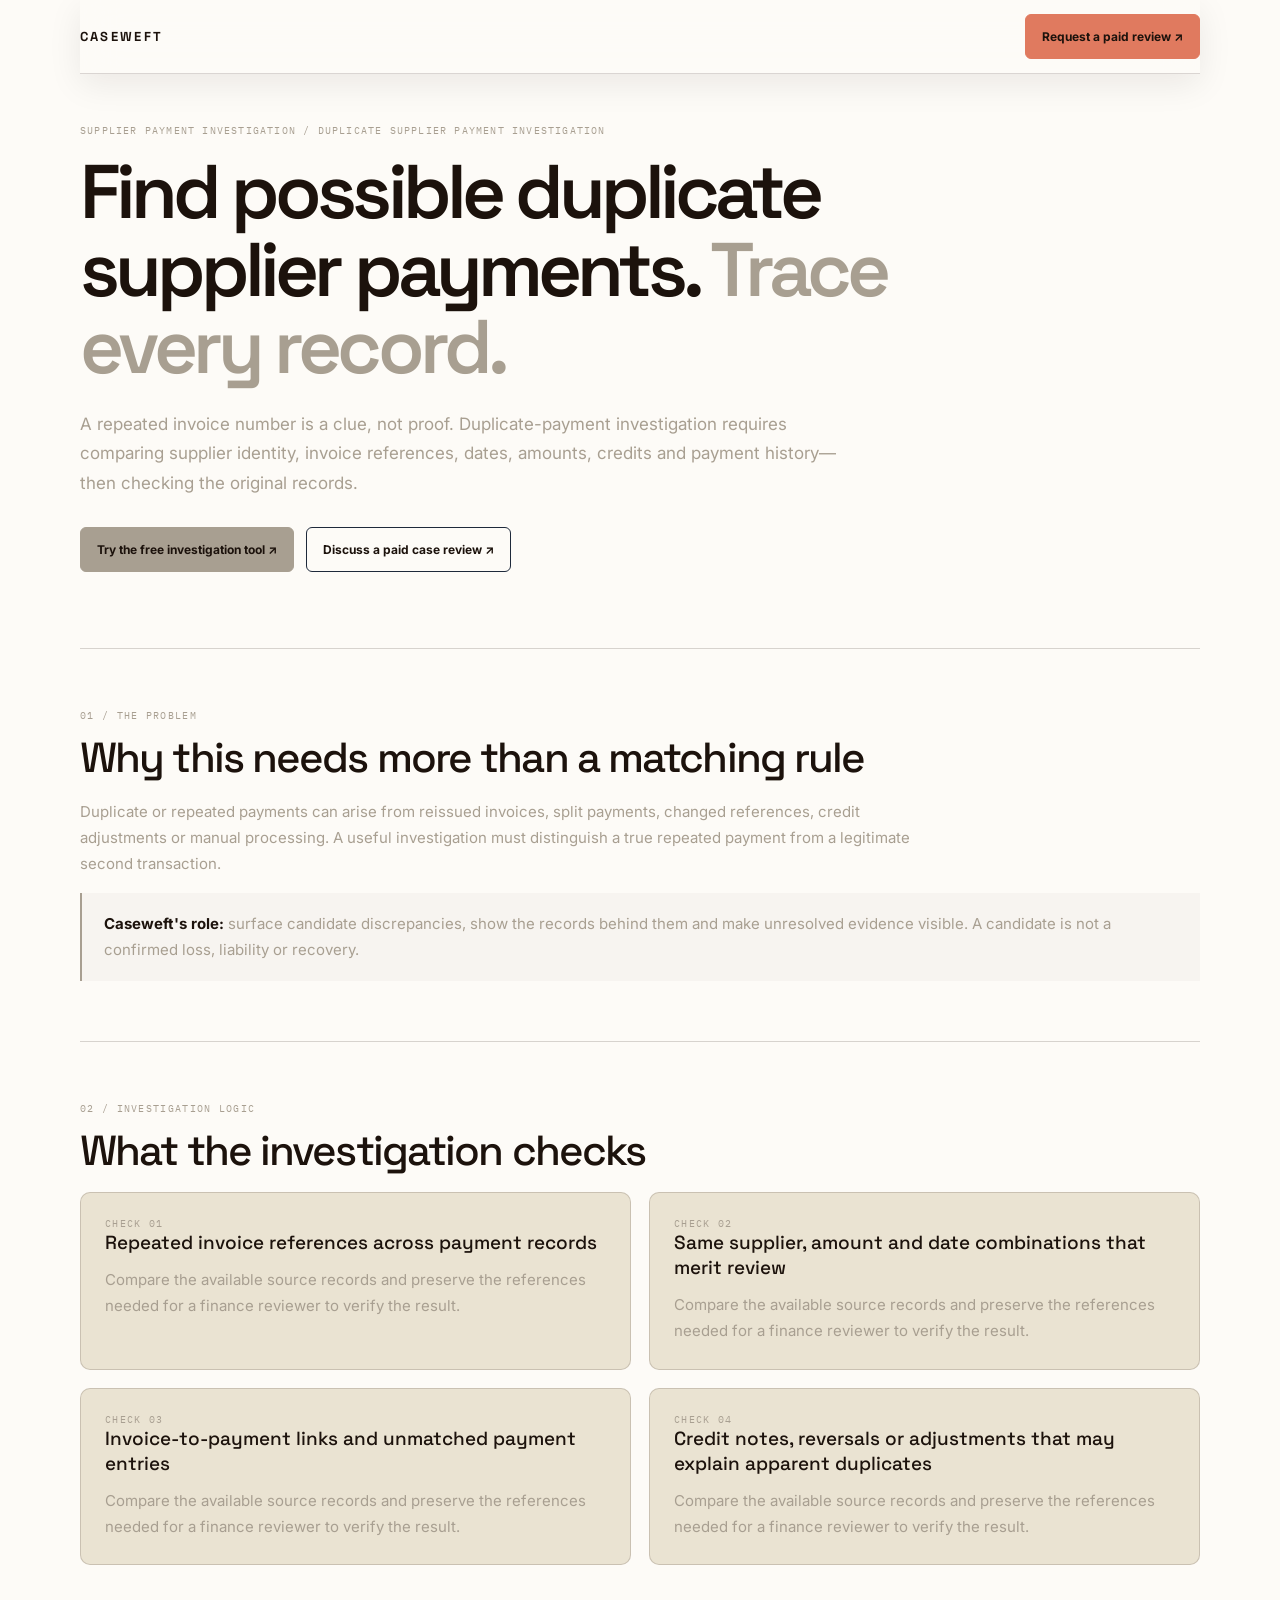
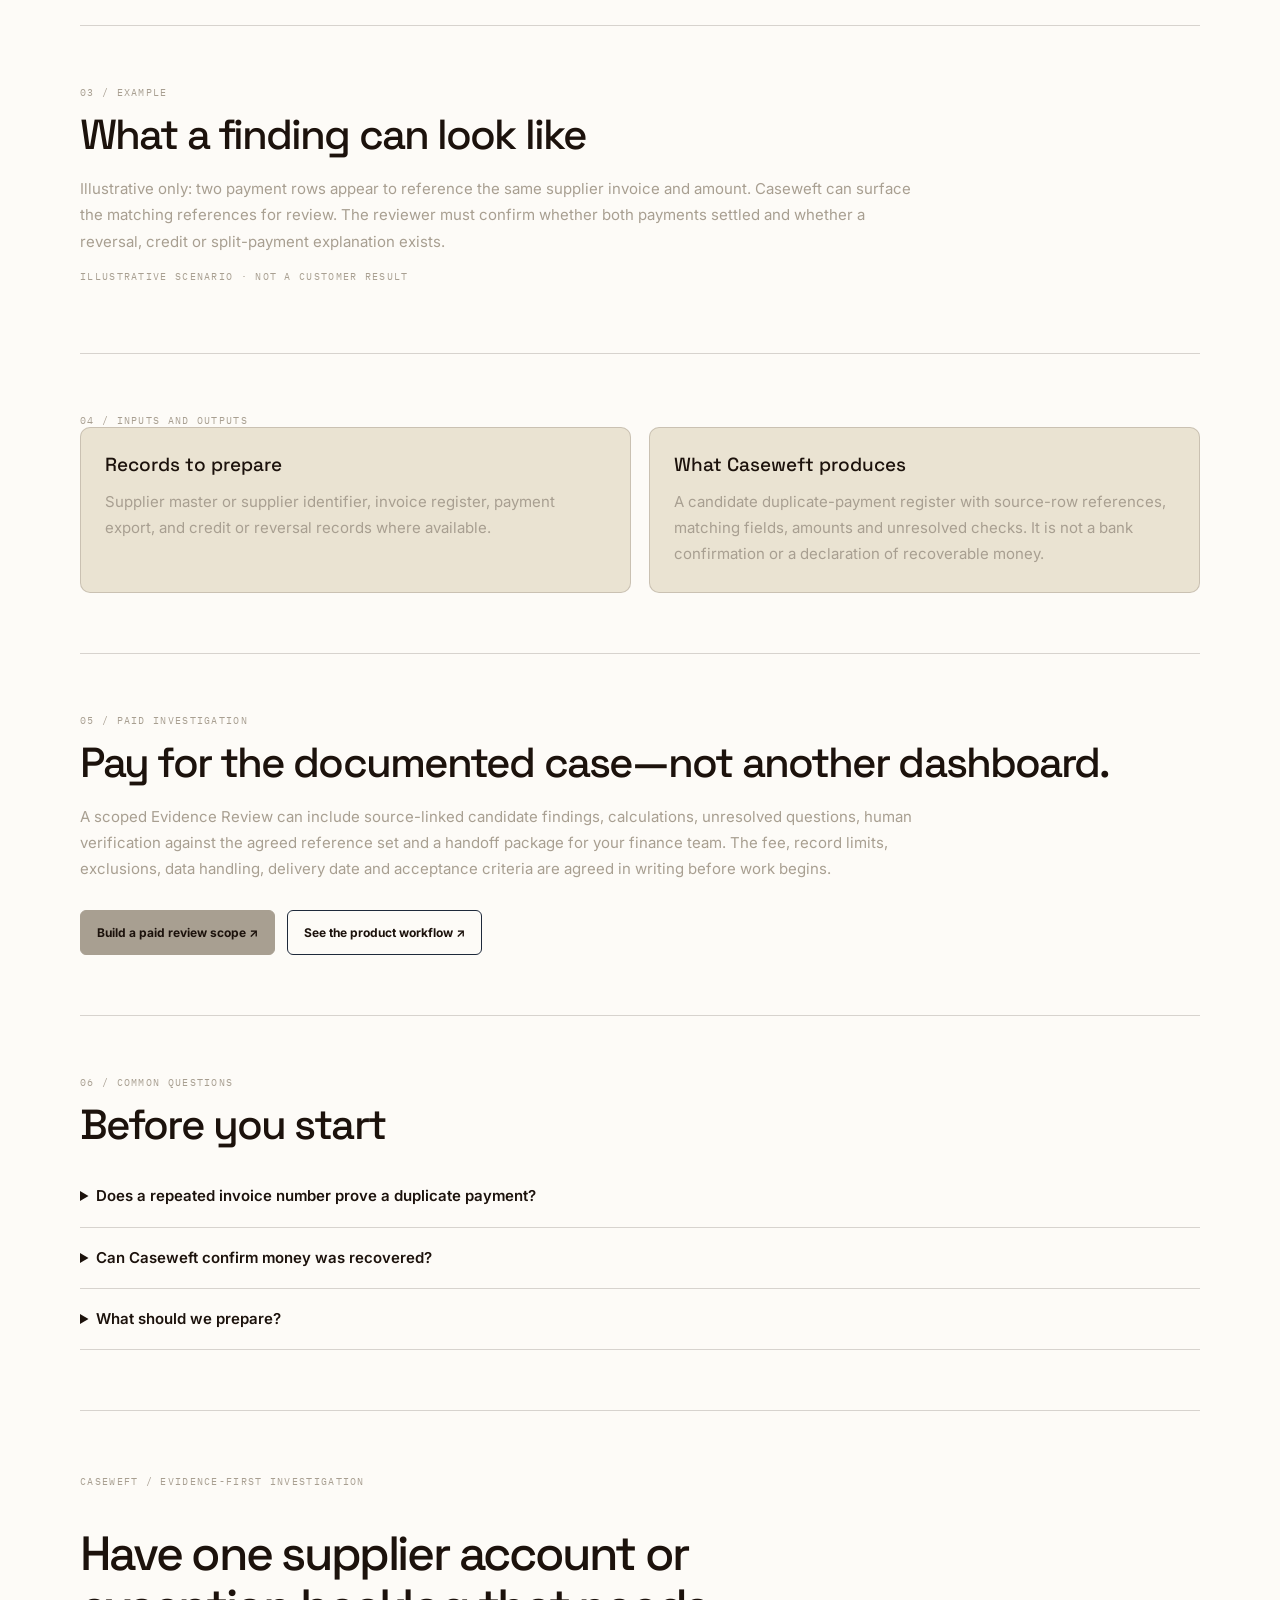
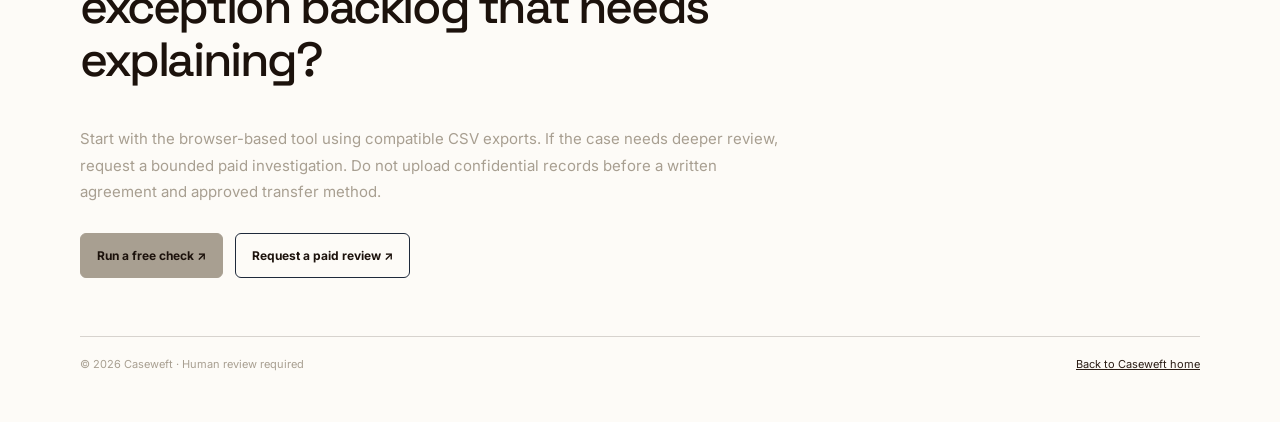
==== commit d9da81c6: "Rebrand product as Caseweft and clarify evidence-case positioning" ====
--- a/duplicate-supplier-payment-investigation.html
+++ b/duplicate-supplier-payment-investigation.html
@@ -1,12 +1,12 @@
 <!doctype html>
 <html lang="en"><head><meta charset="utf-8"><meta name="viewport" content="width=device-width,initial-scale=1"><meta name="theme-color" content="#203A34">
-<title>Duplicate Supplier Payment Investigation | LedgerTrace</title><meta name="description" content="Investigate possible duplicate supplier payments with invoice, payment and supplier records. Build a traceable exception worklist with LedgerTrace."><link rel="canonical" href="https://ledgertrace.pages.dev/duplicate-supplier-payment-investigation.html">
-<meta property="og:type" content="website"><meta property="og:title" content="Duplicate Supplier Payment Investigation | LedgerTrace"><meta property="og:description" content="Investigate possible duplicate supplier payments with invoice, payment and supplier records. Build a traceable exception worklist with LedgerTrace."><meta property="og:url" content="https://ledgertrace.pages.dev/duplicate-supplier-payment-investigation.html">
-<script type="application/ld+json">{"@context":"https://schema.org","@type":"WebPage","name":"Duplicate Supplier Payment Investigation","url":"https://ledgertrace.pages.dev/duplicate-supplier-payment-investigation.html","description":"Investigate possible duplicate supplier payments with invoice, payment and supplier records. Build a traceable exception worklist with LedgerTrace.","isPartOf":{"@type":"WebSite","name":"LedgerTrace","url":"https://ledgertrace.pages.dev/"}}</script>
+<title>Duplicate Supplier Payment Investigation | Caseweft</title><meta name="description" content="Investigate possible duplicate supplier payments with invoice, payment and supplier records. Build a traceable exception worklist with Caseweft."><link rel="canonical" href="https://ledgertrace.pages.dev/duplicate-supplier-payment-investigation.html">
+<meta property="og:type" content="website"><meta property="og:title" content="Duplicate Supplier Payment Investigation | Caseweft"><meta property="og:description" content="Investigate possible duplicate supplier payments with invoice, payment and supplier records. Build a traceable exception worklist with Caseweft."><meta property="og:url" content="https://ledgertrace.pages.dev/duplicate-supplier-payment-investigation.html">
+<script type="application/ld+json">{"@context":"https://schema.org","@type":"WebPage","name":"Duplicate Supplier Payment Investigation","url":"https://ledgertrace.pages.dev/duplicate-supplier-payment-investigation.html","description":"Investigate possible duplicate supplier payments with invoice, payment and supplier records. Build a traceable exception worklist with Caseweft.","isPartOf":{"@type":"WebSite","name":"Caseweft","url":"https://ledgertrace.pages.dev/"}}</script>
 <link rel="preconnect" href="https://fonts.googleapis.com"><link rel="preconnect" href="https://fonts.gstatic.com" crossorigin><link href="https://fonts.googleapis.com/css2?family=IBM+Plex+Mono:wght@400;500;600&family=Inter:wght@400;500;600;700&family=Space+Grotesk:wght@400;500;600;700&display=swap" rel="stylesheet">
 <style>
 :root{color-scheme:dark;--bg:#1C120C;--panel:#1E293B;--line:#1E293B;--text:#FDFBF7;--muted:#D1C7BD;--brass:#A89F91;--display:"Space Grotesk",sans-serif;--body:"Inter",sans-serif;--mono:"IBM Plex Mono",monospace}*{box-sizing:border-box}html{scroll-behavior:smooth}body{margin:0;background:var(--bg);color:var(--text);font:15px/1.75 var(--body)}a{color:inherit}.wrap{width:min(1120px,calc(100% - 44px));margin:auto}.top{height:74px;display:flex;align-items:center;justify-content:space-between;border-bottom:1px solid var(--line)}.brand{text-decoration:none;font:700 13px var(--display);letter-spacing:.18em}.top a.cta,.btn{display:inline-flex;padding:11px 16px;border:1px solid var(--brass);border-radius:6px;background:var(--brass);color:#1C120C;text-decoration:none;font-size:12px;font-weight:700}.crumb{font:10px var(--mono);letter-spacing:.12em;text-transform:uppercase;color:var(--brass);margin:50px 0 16px}.hero{padding:0 0 76px;max-width:850px}.hero h1{font:600 clamp(42px,6vw,76px)/1.02 var(--display);letter-spacing:-.065em;margin:0 0 24px}.hero h1 em{font-style:normal;color:var(--brass)}.hero p{max-width:760px;color:var(--muted);font-size:17px}.actions{display:flex;gap:12px;flex-wrap:wrap;margin-top:28px}.btn.alt{background:transparent;color:var(--text);border-color:#1E293B}.section{padding:60px 0;border-top:1px solid var(--line)}.eyebrow{font:10px var(--mono);letter-spacing:.13em;color:var(--brass);text-transform:uppercase}.section h2{font:500 clamp(28px,4vw,42px)/1.12 var(--display);letter-spacing:-.045em;margin:12px 0 18px}.section p,.section li{color:var(--muted);max-width:850px}.grid{display:grid;grid-template-columns:1fr 1fr;gap:18px}.card{padding:24px;border:1px solid var(--line);border-radius:10px;background:rgba(30,41,59,.55)}.card h3{font:500 19px var(--display);margin:0 0 12px}.card p{margin:0}.callout{border-left:2px solid var(--brass);padding:18px 22px;background:rgba(168,159,145,.07);color:var(--muted)}details{border-bottom:1px solid var(--line);padding:17px 0}summary{cursor:pointer;font-weight:600}details p{color:var(--muted);margin-bottom:0}.bottom{padding:64px 0 48px;border-top:1px solid var(--line)}.bottom h2{font:500 clamp(32px,4vw,48px)/1.1 var(--display);letter-spacing:-.05em;max-width:720px}.bottom p{color:var(--muted);max-width:700px}.foot{margin-top:58px;padding-top:18px;border-top:1px solid var(--line);display:flex;justify-content:space-between;gap:15px;color:var(--muted);font-size:11px}@media(max-width:700px){.grid{grid-template-columns:1fr}.wrap{width:min(100% - 32px,1120px)}.crumb{margin-top:34px}.foot{flex-direction:column}}
-</style><style id="ledgertrace-warm-palette">
+</style><style id="caseweft-warm-palette">
 :root{color-scheme:dark!important;--bg:#FDFBF7;--panel:#EAE3D2;--panel2:#D1C7BD;--line:rgba(43,29,21,.18);--line2:#A89F91;--text:#1C120C;--muted:#A89F91;--accent:#E07A5F;--blue:#3B82F6;--amber:#D97706;--dark:#1C120C;--dark2:#2B1D15;--slate:#1E293B}
 html,body{background:#FDFBF7!important;color:#1C120C!important}
 body{background-color:#FDFBF7!important}
@@ -24,15 +24,15 @@
 footer p,footer a,.footer p,.footer a{color:#D1C7BD!important}
 :focus-visible{outline:2px solid #3B82F6!important;outline-offset:3px}
 </style>
-</head><body><header class="wrap top"><a class="brand" href="/">LEDGERTRACE</a><a class="cta" href="/#evaluation">Request a paid review ↗</a></header>
+</head><body><header class="wrap top"><a class="brand" href="/">CASEWEFT</a><a class="cta" href="/#evaluation">Request a paid review ↗</a></header>
 <main class="wrap"><div class="crumb">Supplier payment investigation / Duplicate Supplier Payment Investigation</div><section class="hero"><h1>Find possible duplicate supplier payments. <em>Trace every record.</em></h1><p>A repeated invoice number is a clue, not proof. Duplicate-payment investigation requires comparing supplier identity, invoice references, dates, amounts, credits and payment history—then checking the original records.</p><div class="actions"><a class="btn" href="/#recovery-investigation">Try the free investigation tool ↗</a><a class="btn alt" href="/#evaluation">Discuss a paid case review ↗</a></div></section>
-<section class="section"><div class="eyebrow">01 / The problem</div><h2>Why this needs more than a matching rule</h2><p>Duplicate or repeated payments can arise from reissued invoices, split payments, changed references, credit adjustments or manual processing. A useful investigation must distinguish a true repeated payment from a legitimate second transaction.</p><div class="callout"><strong>LedgerTrace's role:</strong> surface candidate discrepancies, show the records behind them and make unresolved evidence visible. A candidate is not a confirmed loss, liability or recovery.</div></section>
+<section class="section"><div class="eyebrow">01 / The problem</div><h2>Why this needs more than a matching rule</h2><p>Duplicate or repeated payments can arise from reissued invoices, split payments, changed references, credit adjustments or manual processing. A useful investigation must distinguish a true repeated payment from a legitimate second transaction.</p><div class="callout"><strong>Caseweft's role:</strong> surface candidate discrepancies, show the records behind them and make unresolved evidence visible. A candidate is not a confirmed loss, liability or recovery.</div></section>
 <section class="section"><div class="eyebrow">02 / Investigation logic</div><h2>What the investigation checks</h2><div class="grid"><article class="card"><div class="eyebrow">CHECK 01</div><h3>Repeated invoice references across payment records</h3><p>Compare the available source records and preserve the references needed for a finance reviewer to verify the result.</p></article><article class="card"><div class="eyebrow">CHECK 02</div><h3>Same supplier, amount and date combinations that merit review</h3><p>Compare the available source records and preserve the references needed for a finance reviewer to verify the result.</p></article><article class="card"><div class="eyebrow">CHECK 03</div><h3>Invoice-to-payment links and unmatched payment entries</h3><p>Compare the available source records and preserve the references needed for a finance reviewer to verify the result.</p></article><article class="card"><div class="eyebrow">CHECK 04</div><h3>Credit notes, reversals or adjustments that may explain apparent duplicates</h3><p>Compare the available source records and preserve the references needed for a finance reviewer to verify the result.</p></article></div></section>
-<section class="section"><div class="eyebrow">03 / Example</div><h2>What a finding can look like</h2><p>Illustrative only: two payment rows appear to reference the same supplier invoice and amount. LedgerTrace can surface the matching references for review. The reviewer must confirm whether both payments settled and whether a reversal, credit or split-payment explanation exists.</p><p class="eyebrow">Illustrative scenario · Not a customer result</p></section>
-<section class="section"><div class="eyebrow">04 / Inputs and outputs</div><div class="grid"><article class="card"><h3>Records to prepare</h3><p>Supplier master or supplier identifier, invoice register, payment export, and credit or reversal records where available.</p></article><article class="card"><h3>What LedgerTrace produces</h3><p>A candidate duplicate-payment register with source-row references, matching fields, amounts and unresolved checks. It is not a bank confirmation or a declaration of recoverable money.</p></article></div></section>
+<section class="section"><div class="eyebrow">03 / Example</div><h2>What a finding can look like</h2><p>Illustrative only: two payment rows appear to reference the same supplier invoice and amount. Caseweft can surface the matching references for review. The reviewer must confirm whether both payments settled and whether a reversal, credit or split-payment explanation exists.</p><p class="eyebrow">Illustrative scenario · Not a customer result</p></section>
+<section class="section"><div class="eyebrow">04 / Inputs and outputs</div><div class="grid"><article class="card"><h3>Records to prepare</h3><p>Supplier master or supplier identifier, invoice register, payment export, and credit or reversal records where available.</p></article><article class="card"><h3>What Caseweft produces</h3><p>A candidate duplicate-payment register with source-row references, matching fields, amounts and unresolved checks. It is not a bank confirmation or a declaration of recoverable money.</p></article></div></section>
 <section class="section"><div class="eyebrow">05 / Paid investigation</div><h2>Pay for the documented case—not another dashboard.</h2><p>A scoped Evidence Review can include source-linked candidate findings, calculations, unresolved questions, human verification against the agreed reference set and a handoff package for your finance team. The fee, record limits, exclusions, data handling, delivery date and acceptance criteria are agreed in writing before work begins.</p><div class="actions"><a class="btn" href="/#evaluation">Build a paid review scope ↗</a><a class="btn alt" href="/#investigation">See the product workflow ↗</a></div></section>
-<section class="section"><div class="eyebrow">06 / Common questions</div><h2>Before you start</h2><details><summary>Does a repeated invoice number prove a duplicate payment?</summary><p>No. It is a candidate signal. The original invoice, payment settlement, reversals, credits and supplier context must be checked.</p></details><details><summary>Can LedgerTrace confirm money was recovered?</summary><p>No. It can help document a candidate issue. The buyer or its finance provider decides whether to contact the supplier and pursue recovery.</p></details><details><summary>What should we prepare?</summary><p>Approved exports of invoices and payments, plus credit or reversal records where available. Start with anonymized or synthetic data when assessing fit.</p></details></section>
-<section class="bottom"><div class="eyebrow">LEDGERTRACE / EVIDENCE-FIRST INVESTIGATION</div><h2>Have one supplier account or exception backlog that needs explaining?</h2><p>Start with the browser-based tool using compatible CSV exports. If the case needs deeper review, request a bounded paid investigation. Do not upload confidential records before a written agreement and approved transfer method.</p><div class="actions"><a class="btn" href="/#recovery-investigation">Run a free check ↗</a><a class="btn alt" href="/#evaluation">Request a paid review ↗</a></div><div class="foot"><span>© 2026 LedgerTrace · Human review required</span><a href="/">Back to LedgerTrace home</a></div></section></main>
+<section class="section"><div class="eyebrow">06 / Common questions</div><h2>Before you start</h2><details><summary>Does a repeated invoice number prove a duplicate payment?</summary><p>No. It is a candidate signal. The original invoice, payment settlement, reversals, credits and supplier context must be checked.</p></details><details><summary>Can Caseweft confirm money was recovered?</summary><p>No. It can help document a candidate issue. The buyer or its finance provider decides whether to contact the supplier and pursue recovery.</p></details><details><summary>What should we prepare?</summary><p>Approved exports of invoices and payments, plus credit or reversal records where available. Start with anonymized or synthetic data when assessing fit.</p></details></section>
+<section class="bottom"><div class="eyebrow">CASEWEFT / EVIDENCE-FIRST INVESTIGATION</div><h2>Have one supplier account or exception backlog that needs explaining?</h2><p>Start with the browser-based tool using compatible CSV exports. If the case needs deeper review, request a bounded paid investigation. Do not upload confidential records before a written agreement and approved transfer method.</p><div class="actions"><a class="btn" href="/#recovery-investigation">Run a free check ↗</a><a class="btn alt" href="/#evaluation">Request a paid review ↗</a></div><div class="foot"><span>© 2026 Caseweft · Human review required</span><a href="/">Back to Caseweft home</a></div></section></main>
 
-<link rel="stylesheet" href="/assets/ledgertrace-theme.css?v=20261104-workspace1">
+<link rel="stylesheet" href="/assets/caseweft-theme.css?v=20261104-workspace2">
 </body></html>
